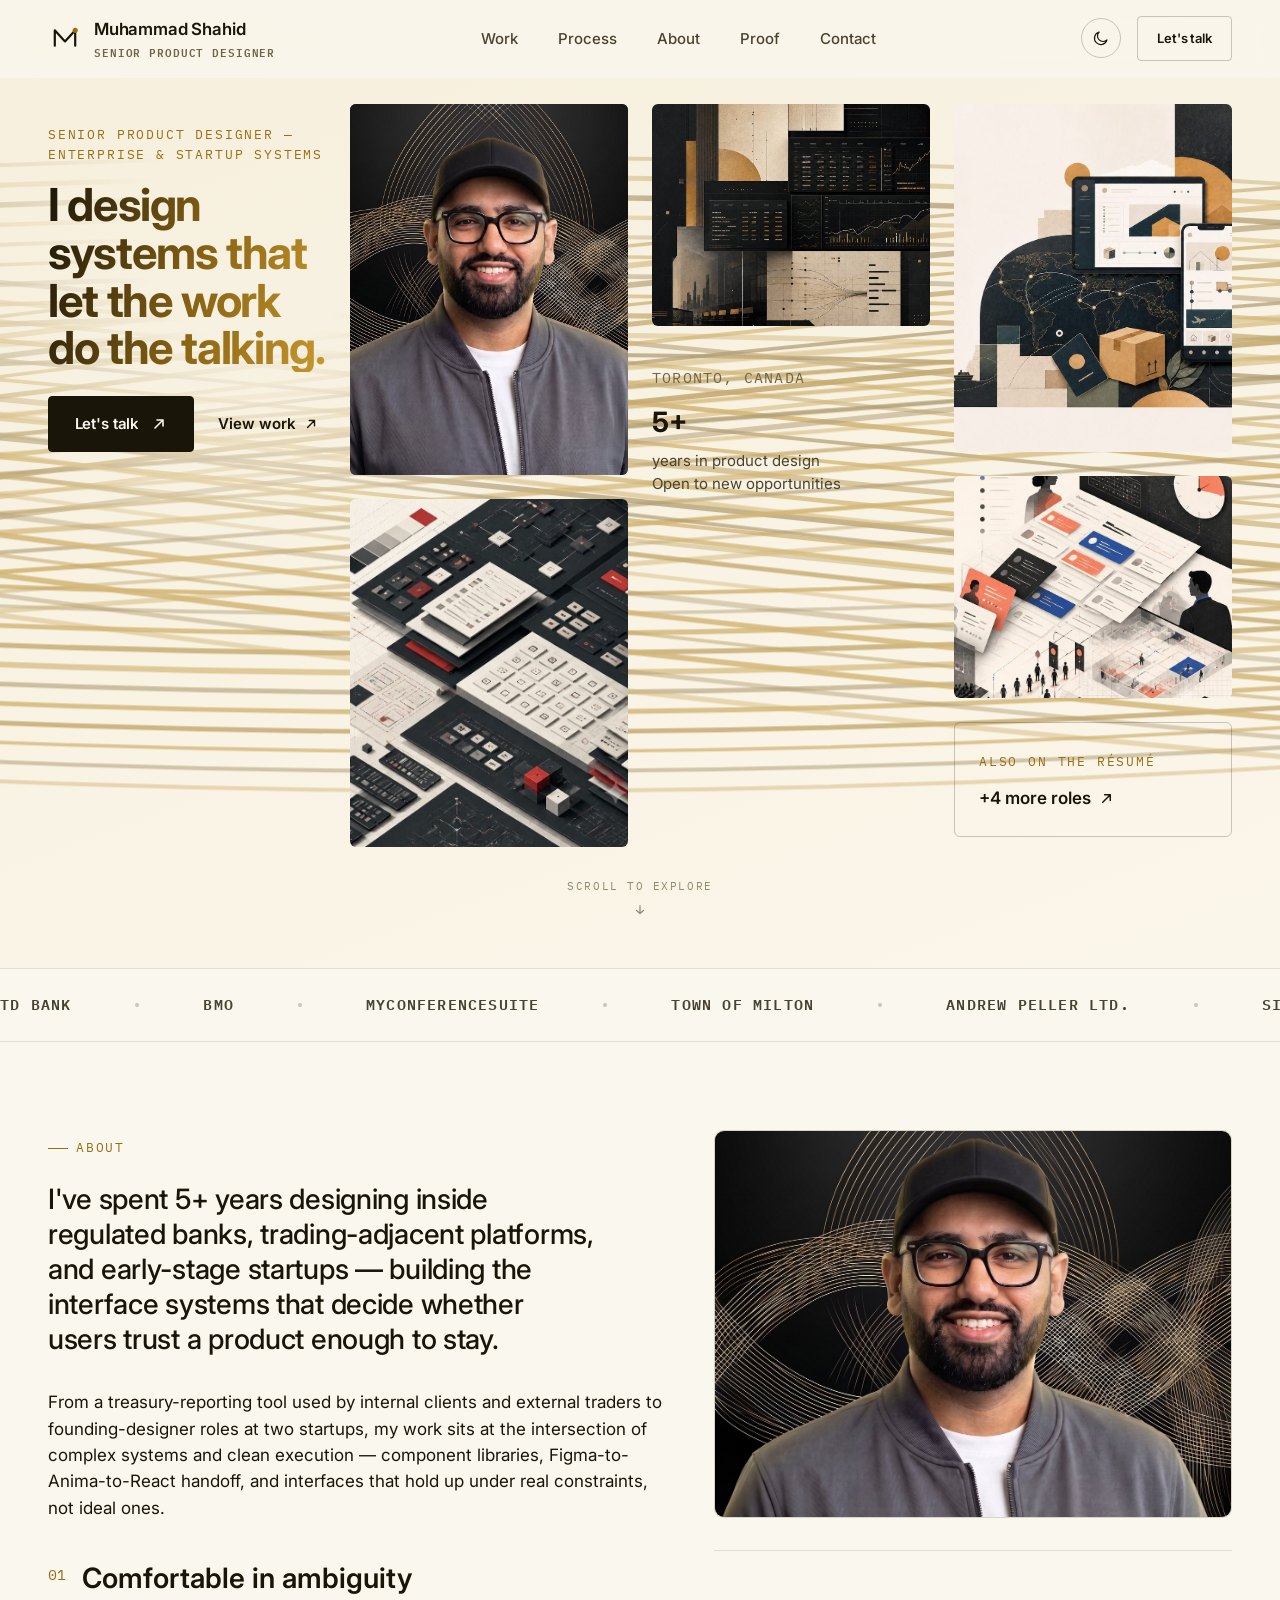
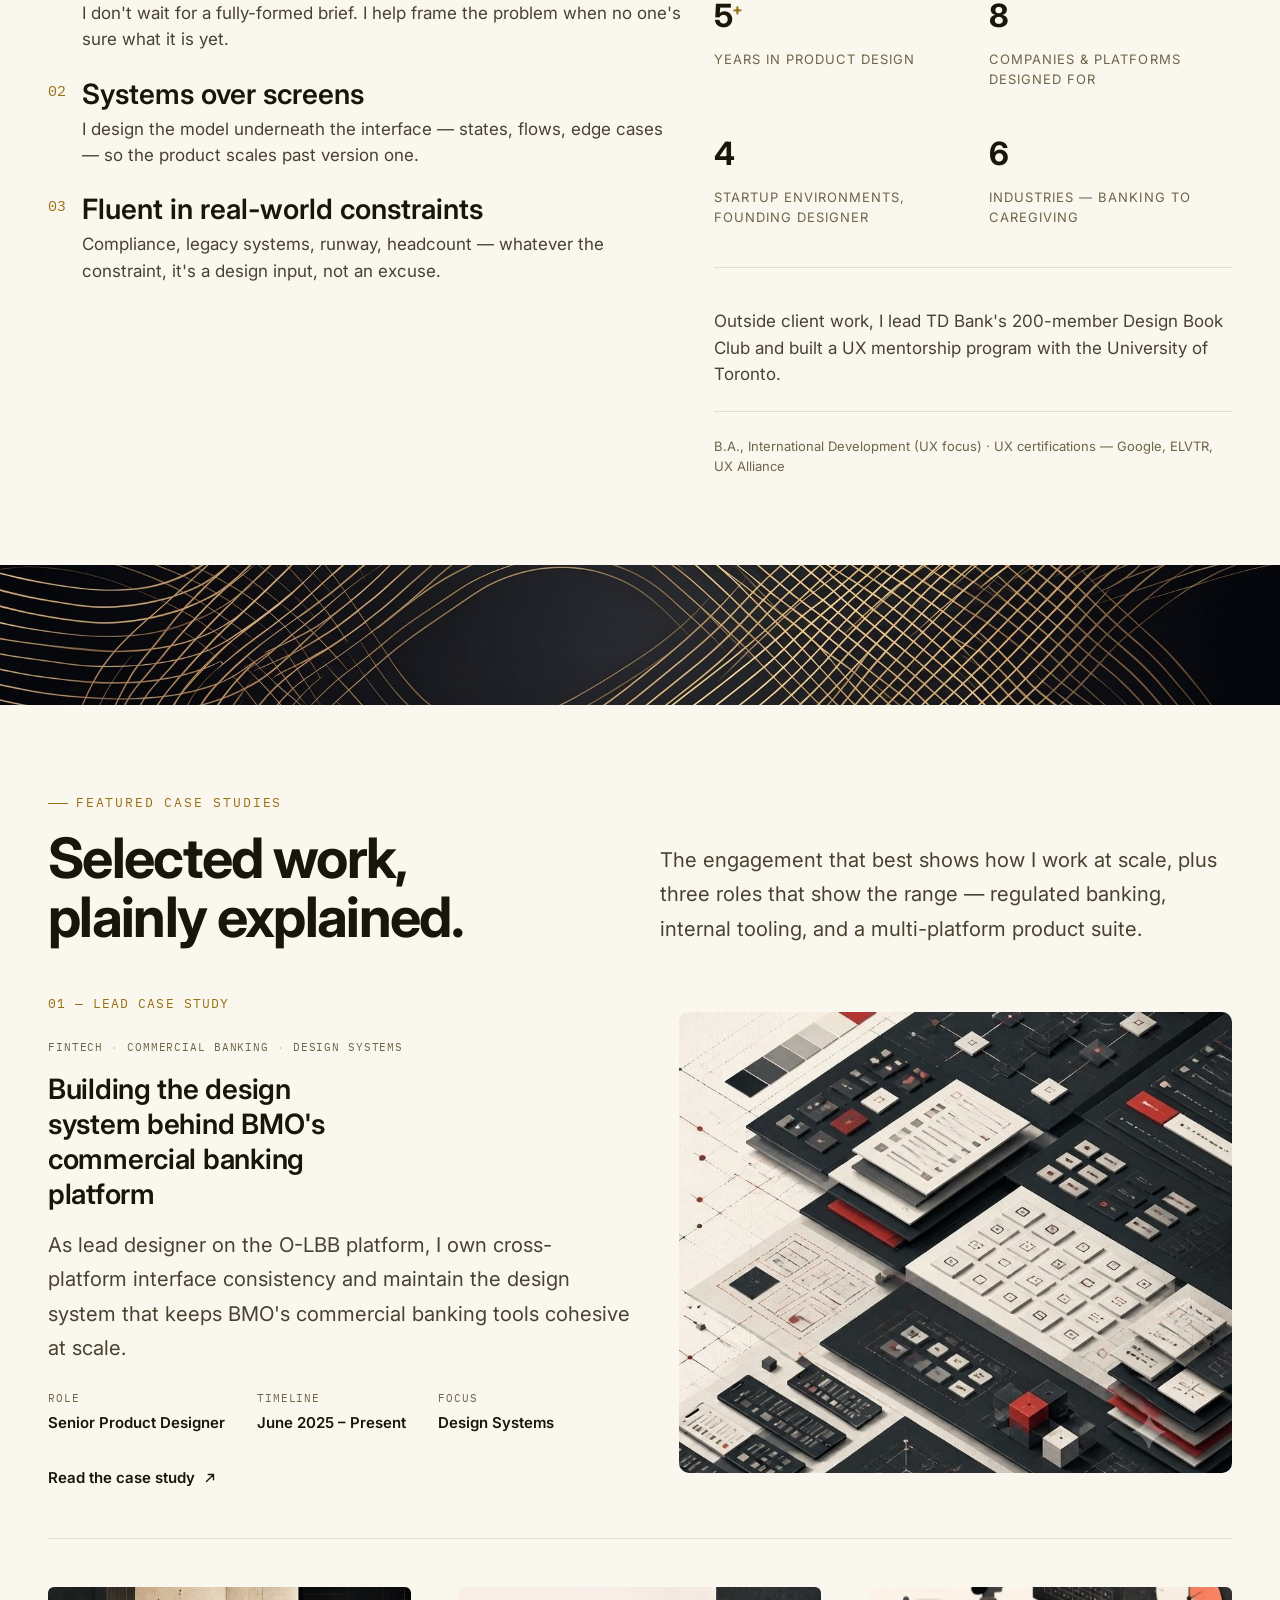
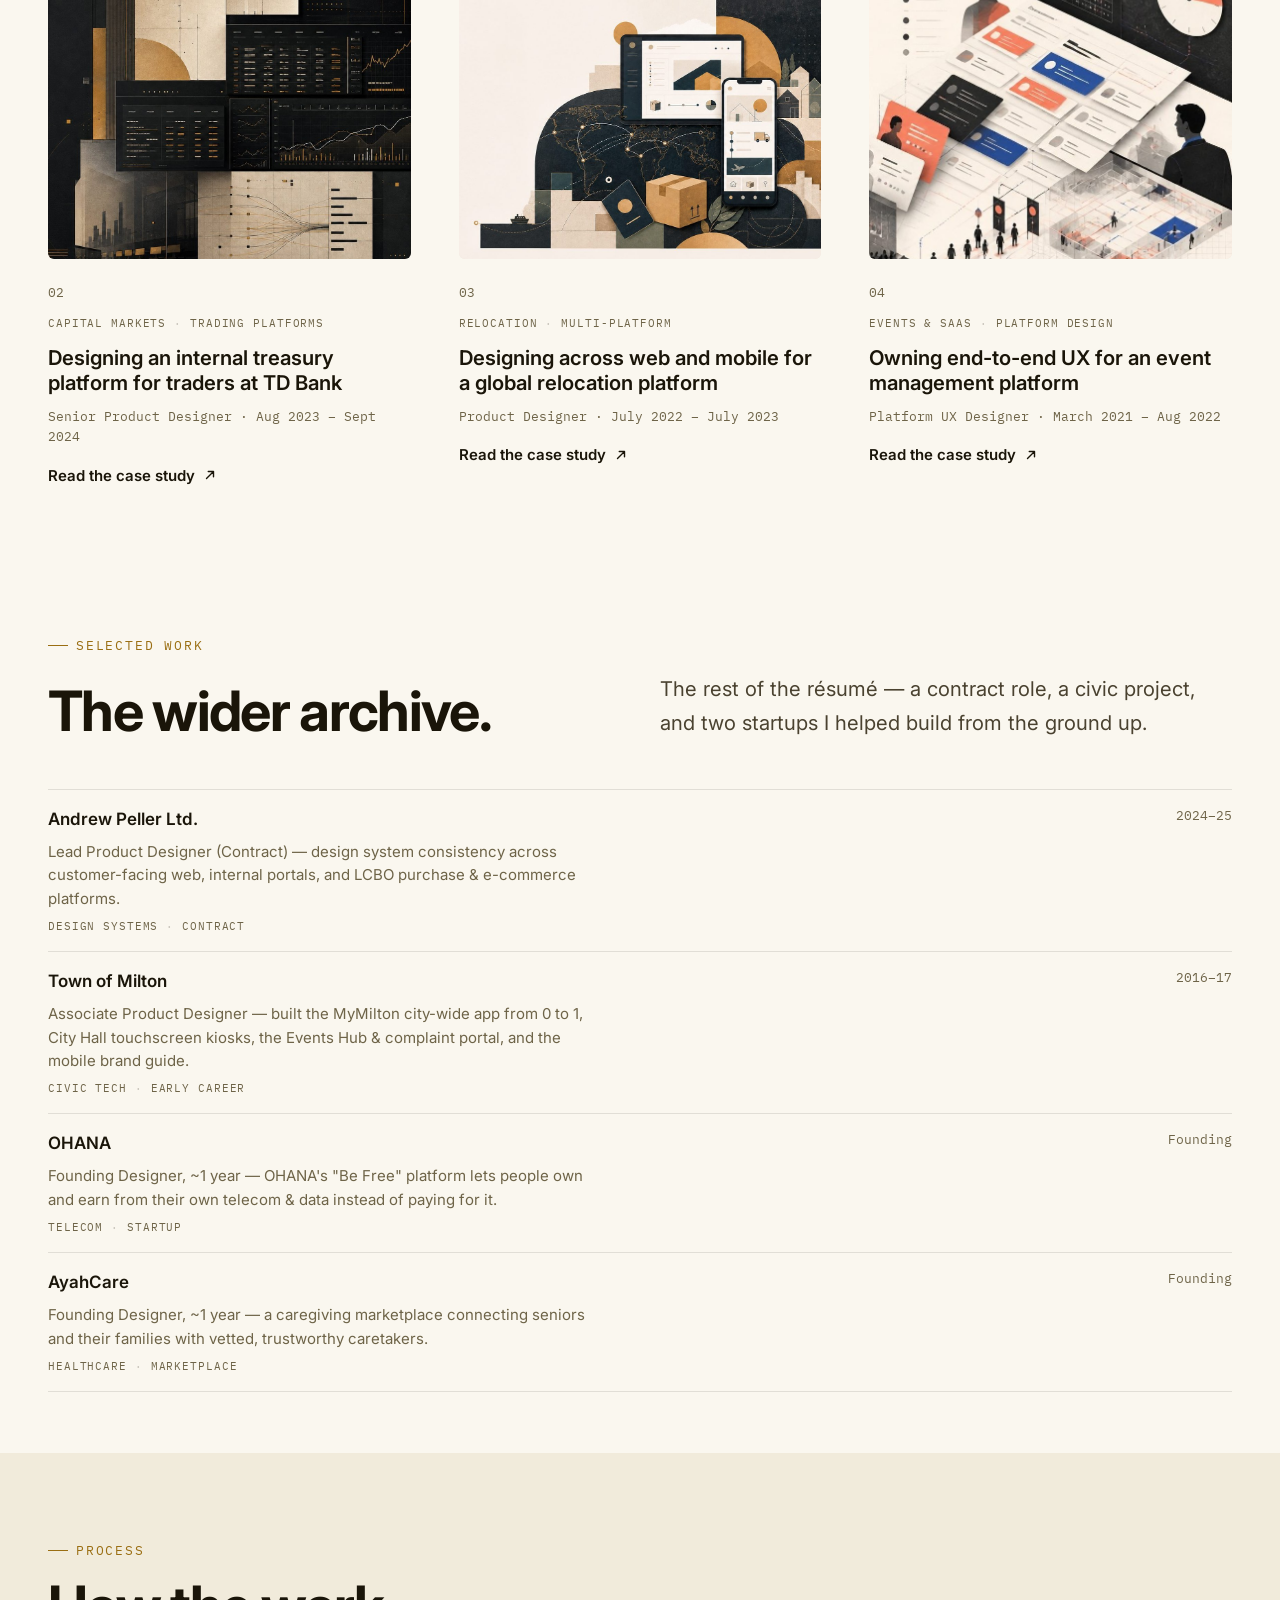
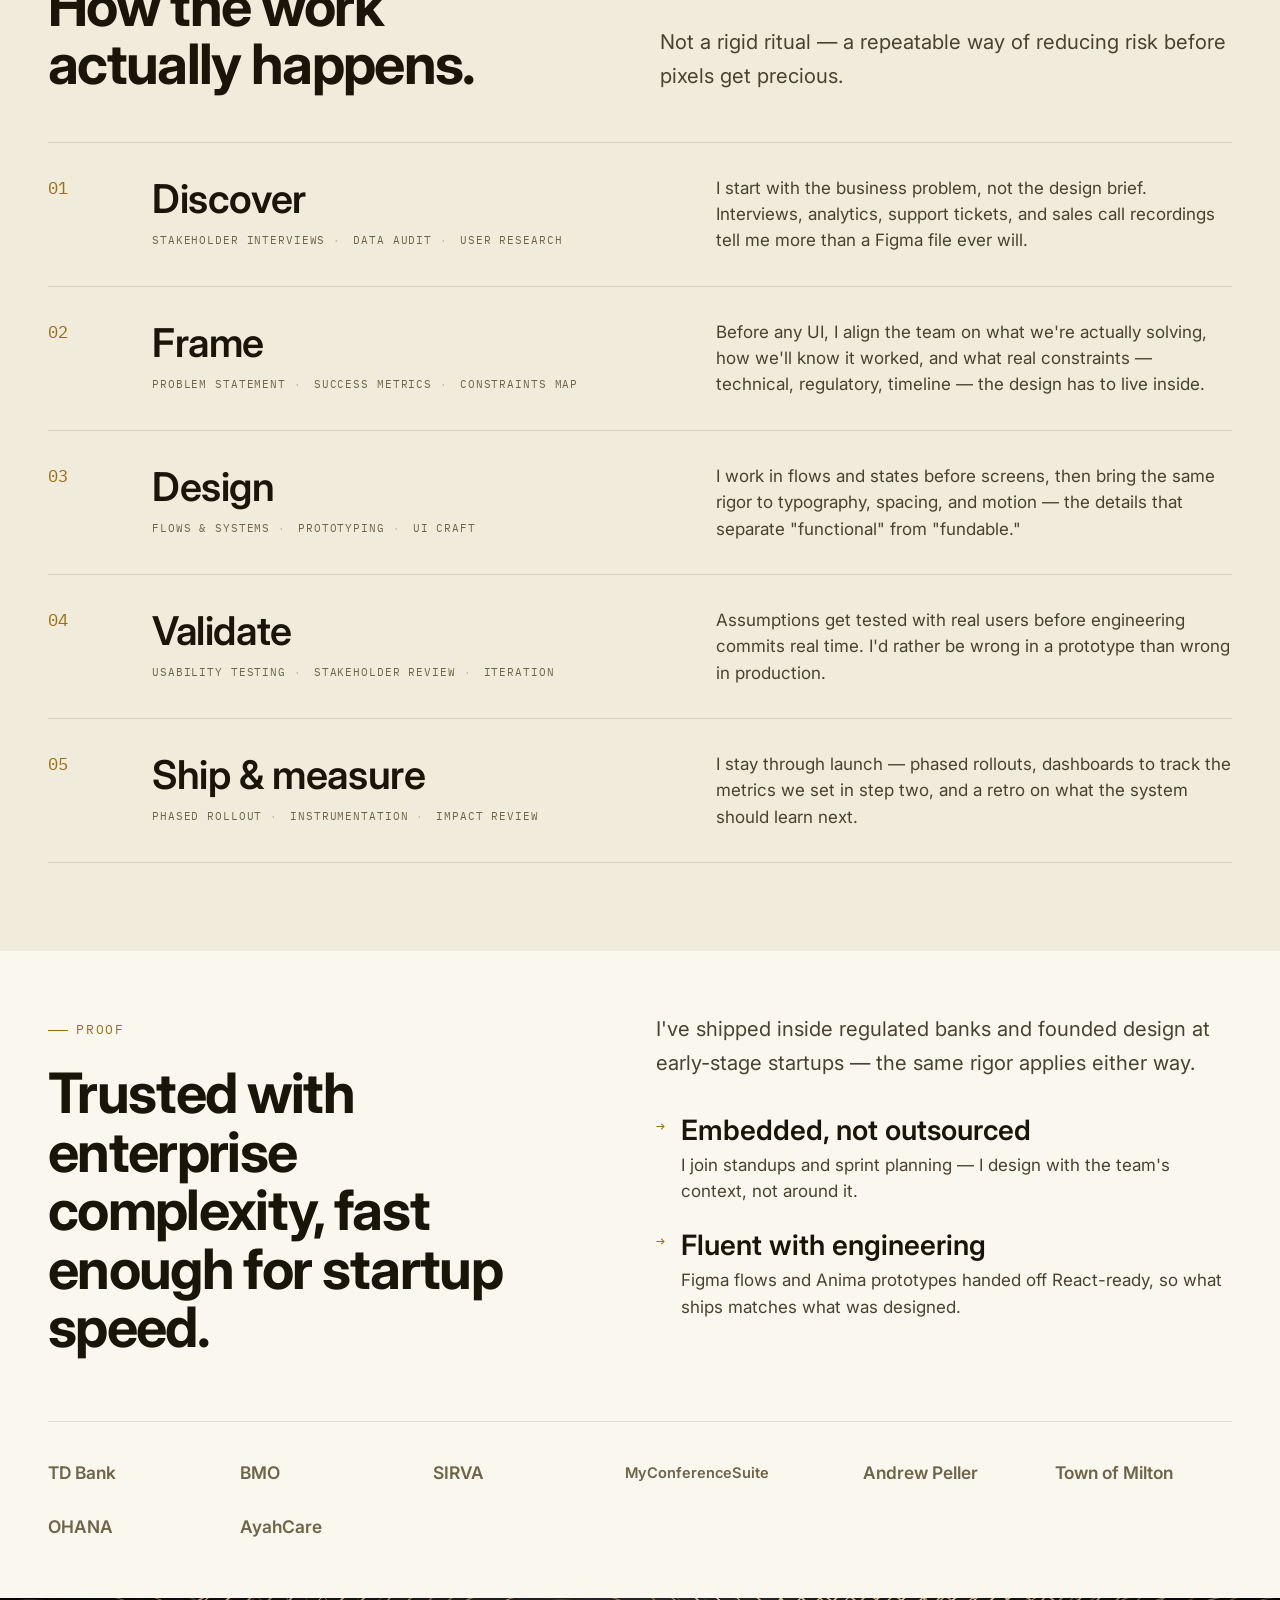
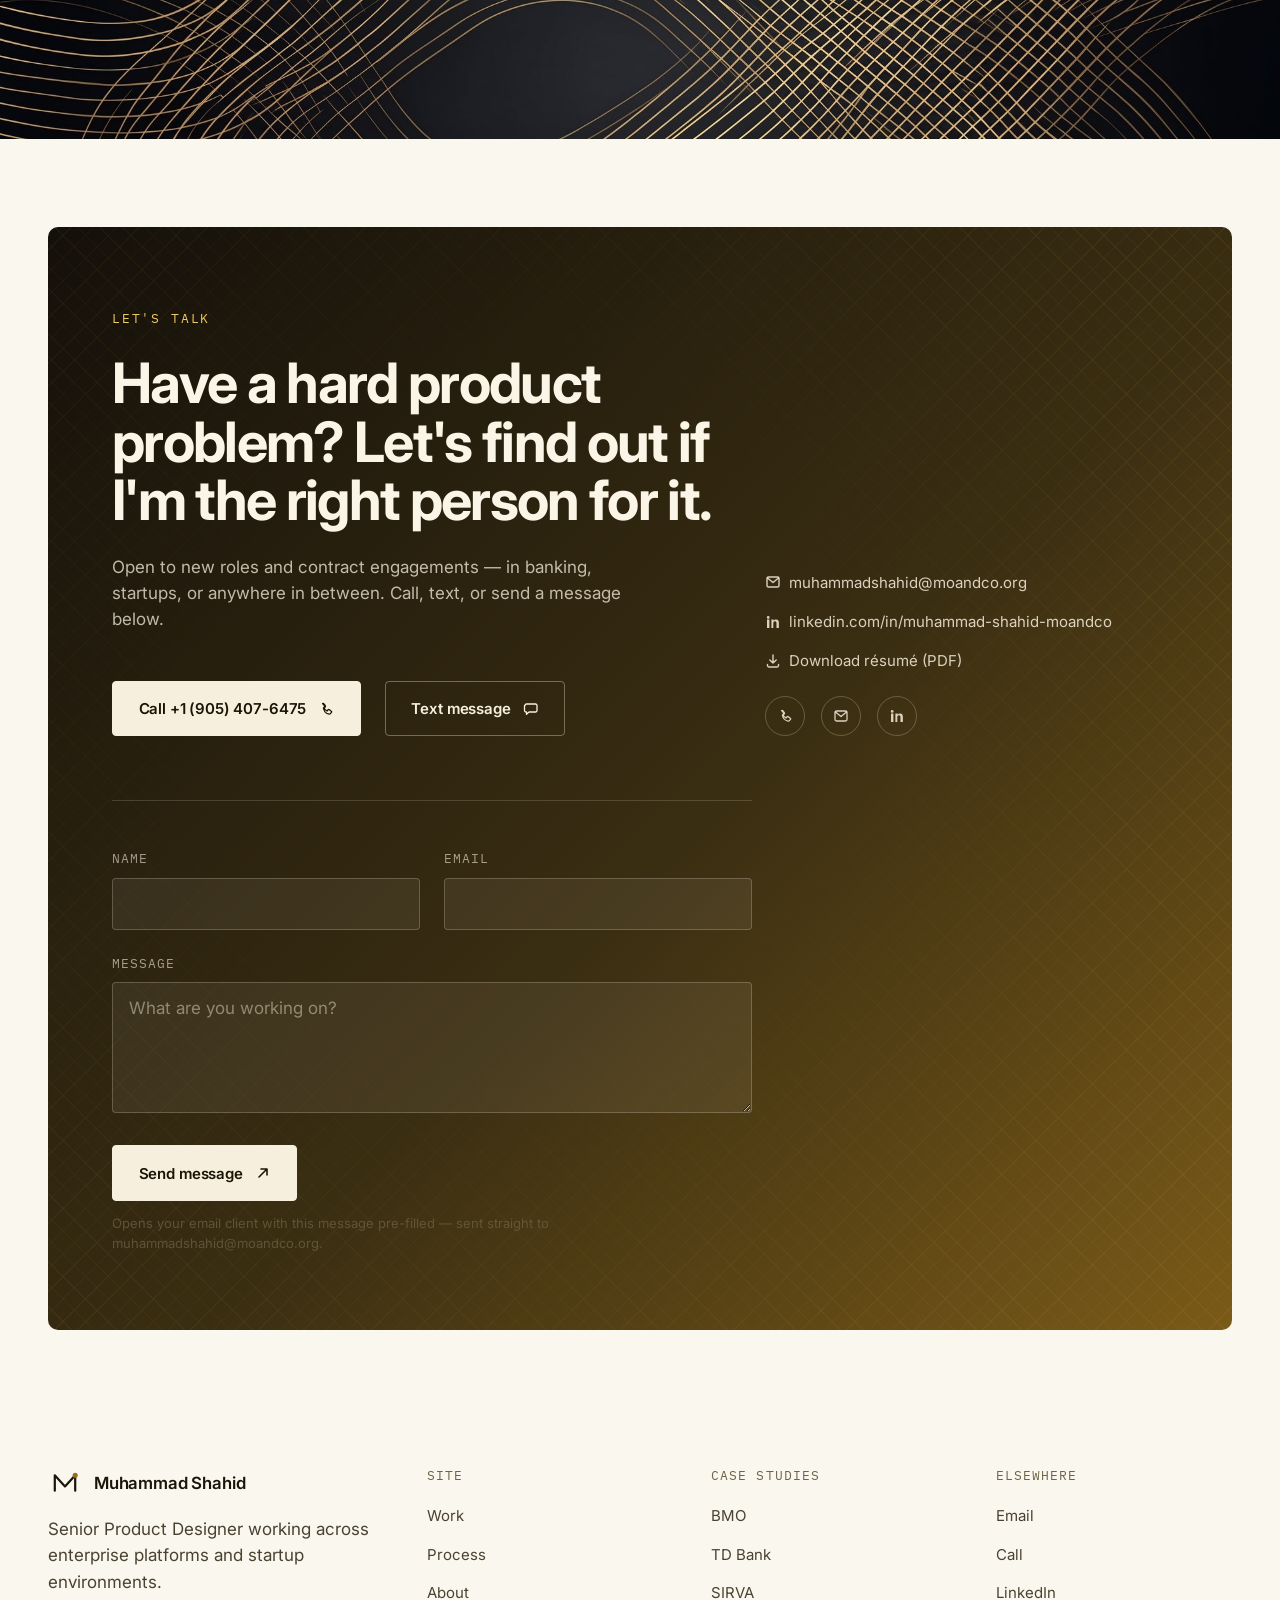
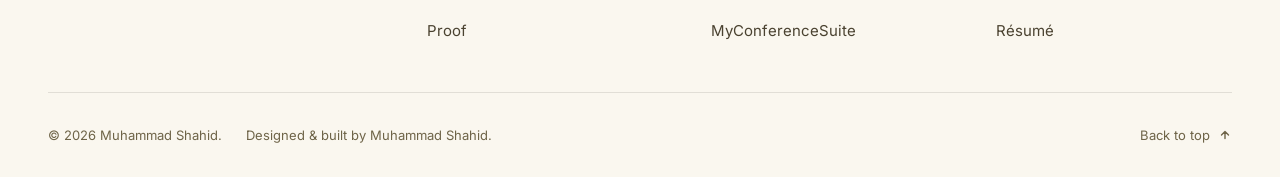
==== index.html @ d87cc142 "Replace abstract case-study mockups with real illustrated cover art Maps each uploaded illustration " ====
<!doctype html>
<html lang="en">
<head>
<meta charset="UTF-8">
<meta name="viewport" content="width=device-width, initial-scale=1, viewport-fit=cover">
<title>Muhammad Shahid — Senior Product Designer</title>
<meta name="description" content="Muhammad Shahid is a Senior Product Designer working across enterprise platforms and startup environments — design systems, complex interfaces, and end-to-end product design.">
<meta name="color-scheme" content="light dark">
<link rel="icon" href="data:image/svg+xml,%3Csvg xmlns='http://www.w3.org/2000/svg' viewBox='0 0 40 40'%3E%3Crect width='40' height='40' rx='8' fill='%230B0906'/%3E%3Cpath d='M10 28V12l10 11 10-11v16' stroke='%23F5EEDD' stroke-width='2.4' fill='none' stroke-linecap='round' stroke-linejoin='round'/%3E%3Ccircle cx='30' cy='12' r='2.6' fill='%23E8B84B'/%3E%3C/svg%3E">
<link rel="preconnect" href="https://fonts.googleapis.com">
<link rel="preconnect" href="https://fonts.gstatic.com" crossorigin>
<link href="https://fonts.googleapis.com/css2?family=Inter:wght@400;500;600;700;800&family=IBM+Plex+Mono:wght@400;500&display=swap" rel="stylesheet">
<link rel="stylesheet" href="css/styles.css">
</head>
<body>
<a class="skip-link" href="#main">Skip to content</a>

<!-- ============ NAV ============ -->
<header class="site-nav" data-nav>
  <div class="wrap nav-row">
    <a class="brand" href="#top" aria-label="Muhammad Shahid — home">
      <svg class="brand-mark" viewBox="0 0 40 40" fill="none" aria-hidden="true">
        <path d="M8 29V11l12 13 12-13v18" stroke="currentColor" stroke-width="2.6" stroke-linecap="round" stroke-linejoin="round"/>
        <circle cx="32" cy="11" r="3" fill="var(--c-accent)"/>
      </svg>
      <span>
        <span class="brand-name">Muhammad Shahid</span>
        <span class="brand-role">Senior Product Designer</span>
      </span>
    </a>

    <nav class="nav-links" aria-label="Primary">
      <a href="#work">Work</a>
      <a href="#process">Process</a>
      <a href="#about">About</a>
      <a href="#proof">Proof</a>
      <a href="#contact">Contact</a>
    </nav>

    <div class="nav-actions">
      <button class="theme-toggle" type="button" data-theme-toggle aria-pressed="false" aria-label="Toggle dark mode">
        <svg class="icon-moon" viewBox="0 0 24 24" fill="none" aria-hidden="true"><path d="M20 14.5A8.5 8.5 0 1 1 9.5 4a7 7 0 0 0 10.5 10.5Z" stroke="currentColor" stroke-width="1.6" stroke-linejoin="round"/></svg>
        <svg class="icon-sun" viewBox="0 0 24 24" fill="none" aria-hidden="true"><circle cx="12" cy="12" r="4.2" stroke="currentColor" stroke-width="1.6"/><path d="M12 2.5v2.4M12 19.1v2.4M4.6 4.6l1.7 1.7M17.7 17.7l1.7 1.7M2.5 12h2.4M19.1 12h2.4M4.6 19.4l1.7-1.7M17.7 6.3l1.7-1.7" stroke="currentColor" stroke-width="1.6" stroke-linecap="round"/></svg>
      </button>
      <a class="btn btn-ghost nav-cta" href="#contact" data-magnetic>Let's talk</a>
      <button class="nav-toggle" type="button" data-nav-toggle aria-expanded="false" aria-controls="mobile-panel" aria-label="Open menu"><span></span></button>
    </div>
  </div>
  <div class="nav-progress" data-nav-progress></div>
</header>

<div class="mobile-panel" id="mobile-panel" data-mobile-panel>
  <nav aria-label="Mobile">
    <a href="#work">Work</a>
    <a href="#process">Process</a>
    <a href="#about">About</a>
    <a href="#proof">Proof</a>
    <a href="#contact">Contact</a>
  </nav>
  <div class="mobile-foot">
    <a class="text-link" href="mailto:muhammadshahid@moandco.org">muhammadshahid@moandco.org</a>
    <a class="text-link" href="tel:+19054076475">Call +1 (905) 407-6475 →</a>
  </div>
</div>

<main id="main">

  <!-- ============ HERO ============ -->
  <section class="hero" id="top">
    <div class="hero-weave-bg" aria-hidden="true">
      <svg class="hero-weave-svg" viewBox="0 0 1920 320" preserveAspectRatio="xMidYMid slice" aria-hidden="true" fill="none" stroke-linecap="round">
        <g class="wv-a">
          <path d="M -400 236.2 C 576 -23.5, 1306 0.0, 2320 252.2" stroke="var(--wv1)" stroke-width="1.32" stroke-opacity="0.46"/>
          <path d="M -400 242.8 C 576 -16.3, 1306 5.8, 2320 258.8" stroke="var(--wv2)" stroke-width="1.69" stroke-opacity="0.55"/>
          <path d="M -400 249.2 C 576 -9.2, 1306 11.7, 2320 265.2" stroke="var(--wv3)" stroke-width="1.81" stroke-opacity="0.75"/>
          <path d="M -400 255.8 C 576 -2.0, 1306 17.5, 2320 271.8" stroke="var(--wv4)" stroke-width="1.44" stroke-opacity="0.49"/>
          <path d="M -400 262.2 C 576 5.2, 1306 23.3, 2320 278.2" stroke="var(--wv1)" stroke-width="1.27" stroke-opacity="0.46"/>
          <path d="M -400 268.8 C 576 12.4, 1306 29.1, 2320 284.8" stroke="var(--wv2)" stroke-width="1.12" stroke-opacity="0.68"/>
          <path d="M -400 275.2 C 576 19.6, 1306 34.9, 2320 291.2" stroke="var(--wv3)" stroke-width="1.62" stroke-opacity="0.54"/>
          <path d="M -400 281.8 C 576 26.8, 1306 40.7, 2320 297.8" stroke="var(--wv4)" stroke-width="1.28" stroke-opacity="0.70"/>
          <path d="M -400 288.2 C 576 34.0, 1306 46.5, 2320 304.2" stroke="var(--wv1)" stroke-width="1.75" stroke-opacity="0.72"/>
          <path d="M -400 294.8 C 576 41.2, 1306 52.3, 2320 310.8" stroke="var(--wv2)" stroke-width="1.74" stroke-opacity="0.45"/>
          <path d="M -400 301.2 C 576 48.3, 1306 58.2, 2320 317.2" stroke="var(--wv3)" stroke-width="1.37" stroke-opacity="0.76"/>
          <path d="M -400 140.2 C 576 -79.8, 1306 296.3, 2320 108.2" stroke="var(--wv3)" stroke-width="1.61" stroke-opacity="0.58"/>
          <path d="M -400 146.8 C 576 -74.0, 1306 303.5, 2320 114.8" stroke="var(--wv4)" stroke-width="1.40" stroke-opacity="0.61"/>
          <path d="M -400 153.2 C 576 -68.3, 1306 310.8, 2320 121.2" stroke="var(--wv1)" stroke-width="1.31" stroke-opacity="0.54"/>
          <path d="M -400 159.8 C 576 -62.5, 1306 318.0, 2320 127.8" stroke="var(--wv2)" stroke-width="1.62" stroke-opacity="0.87"/>
          <path d="M -400 166.2 C 576 -56.7, 1306 325.2, 2320 134.2" stroke="var(--wv3)" stroke-width="1.24" stroke-opacity="0.72"/>
          <path d="M -400 172.8 C 576 -50.9, 1306 332.4, 2320 140.8" stroke="var(--wv4)" stroke-width="1.23" stroke-opacity="0.78"/>
          <path d="M -400 179.2 C 576 -45.1, 1306 339.6, 2320 147.2" stroke="var(--wv1)" stroke-width="1.89" stroke-opacity="0.62"/>
          <path d="M -400 185.8 C 576 -39.3, 1306 346.8, 2320 153.8" stroke="var(--wv2)" stroke-width="1.55" stroke-opacity="0.74"/>
          <path d="M -400 192.2 C 576 -33.5, 1306 354.0, 2320 160.2" stroke="var(--wv3)" stroke-width="1.77" stroke-opacity="0.76"/>
          <path d="M -400 198.8 C 576 -27.7, 1306 361.2, 2320 166.8" stroke="var(--wv4)" stroke-width="1.28" stroke-opacity="0.80"/>
          <path d="M -400 205.2 C 576 -22.0, 1306 368.5, 2320 173.2" stroke="var(--wv1)" stroke-width="1.35" stroke-opacity="0.46"/>
          <path d="M -400 268.2 C 576 134.3, 1306 -29.8, 2320 76.2" stroke="var(--wv1)" stroke-width="1.15" stroke-opacity="0.64"/>
          <path d="M -400 274.8 C 576 141.9, 1306 -24.4, 2320 82.8" stroke="var(--wv2)" stroke-width="1.90" stroke-opacity="0.62"/>
          <path d="M -400 281.2 C 576 149.5, 1306 -19.0, 2320 89.2" stroke="var(--wv3)" stroke-width="1.88" stroke-opacity="0.69"/>
          <path d="M -400 287.8 C 576 157.0, 1306 -13.5, 2320 95.8" stroke="var(--wv4)" stroke-width="1.11" stroke-opacity="0.84"/>
          <path d="M -400 294.2 C 576 164.6, 1306 -8.1, 2320 102.2" stroke="var(--wv1)" stroke-width="1.65" stroke-opacity="0.77"/>
          <path d="M -400 300.8 C 576 172.2, 1306 -2.7, 2320 108.8" stroke="var(--wv2)" stroke-width="1.31" stroke-opacity="0.69"/>
          <path d="M -400 307.2 C 576 179.8, 1306 2.7, 2320 115.2" stroke="var(--wv3)" stroke-width="1.19" stroke-opacity="0.74"/>
          <path d="M -400 313.8 C 576 187.4, 1306 8.1, 2320 121.8" stroke="var(--wv4)" stroke-width="1.46" stroke-opacity="0.65"/>
          <path d="M -400 320.2 C 576 195.0, 1306 13.5, 2320 128.2" stroke="var(--wv1)" stroke-width="1.80" stroke-opacity="0.88"/>
          <path d="M -400 326.8 C 576 202.5, 1306 19.0, 2320 134.8" stroke="var(--wv2)" stroke-width="1.50" stroke-opacity="0.57"/>
          <path d="M -400 333.2 C 576 210.1, 1306 24.4, 2320 141.2" stroke="var(--wv3)" stroke-width="1.83" stroke-opacity="0.53"/>
        </g>
        <g class="wv-b">
          <path d="M -400 12.2 C 576 271.4, 1306 249.1, 2320 -3.8" stroke="var(--wv2)" stroke-width="1.37" stroke-opacity="0.88"/>
          <path d="M -400 18.8 C 576 277.3, 1306 256.2, 2320 2.8" stroke="var(--wv3)" stroke-width="1.18" stroke-opacity="0.49"/>
          <path d="M -400 25.2 C 576 283.2, 1306 263.3, 2320 9.2" stroke="var(--wv4)" stroke-width="1.58" stroke-opacity="0.83"/>
          <path d="M -400 31.8 C 576 289.2, 1306 270.3, 2320 15.8" stroke="var(--wv1)" stroke-width="1.68" stroke-opacity="0.81"/>
          <path d="M -400 38.2 C 576 295.1, 1306 277.4, 2320 22.2" stroke="var(--wv2)" stroke-width="1.88" stroke-opacity="0.69"/>
          <path d="M -400 44.8 C 576 301.0, 1306 284.5, 2320 28.8" stroke="var(--wv3)" stroke-width="1.54" stroke-opacity="0.62"/>
          <path d="M -400 51.2 C 576 307.0, 1306 291.5, 2320 35.2" stroke="var(--wv4)" stroke-width="1.59" stroke-opacity="0.82"/>
          <path d="M -400 57.8 C 576 312.9, 1306 298.6, 2320 41.8" stroke="var(--wv1)" stroke-width="1.56" stroke-opacity="0.84"/>
          <path d="M -400 64.2 C 576 318.8, 1306 305.7, 2320 48.2" stroke="var(--wv2)" stroke-width="1.14" stroke-opacity="0.77"/>
          <path d="M -400 70.8 C 576 324.8, 1306 312.7, 2320 54.8" stroke="var(--wv3)" stroke-width="1.33" stroke-opacity="0.55"/>
          <path d="M -400 77.2 C 576 330.7, 1306 319.8, 2320 61.2" stroke="var(--wv4)" stroke-width="1.29" stroke-opacity="0.49"/>
          <path d="M -400 60.2 C 576 317.8, 1306 -69.3, 2320 172.2" stroke="var(--wv4)" stroke-width="1.85" stroke-opacity="0.54"/>
          <path d="M -400 66.8 C 576 324.0, 1306 -62.5, 2320 178.8" stroke="var(--wv1)" stroke-width="1.35" stroke-opacity="0.84"/>
          <path d="M -400 73.2 C 576 330.2, 1306 -55.7, 2320 185.2" stroke="var(--wv2)" stroke-width="1.42" stroke-opacity="0.74"/>
          <path d="M -400 79.8 C 576 336.4, 1306 -48.9, 2320 191.8" stroke="var(--wv3)" stroke-width="1.47" stroke-opacity="0.86"/>
          <path d="M -400 86.2 C 576 342.7, 1306 -42.2, 2320 198.2" stroke="var(--wv4)" stroke-width="1.30" stroke-opacity="0.57"/>
          <path d="M -400 92.8 C 576 348.9, 1306 -35.4, 2320 204.8" stroke="var(--wv1)" stroke-width="1.31" stroke-opacity="0.70"/>
          <path d="M -400 99.2 C 576 355.1, 1306 -28.6, 2320 211.2" stroke="var(--wv2)" stroke-width="1.82" stroke-opacity="0.71"/>
          <path d="M -400 105.8 C 576 361.3, 1306 -21.8, 2320 217.8" stroke="var(--wv3)" stroke-width="1.28" stroke-opacity="0.63"/>
          <path d="M -400 112.2 C 576 367.6, 1306 -15.1, 2320 224.2" stroke="var(--wv4)" stroke-width="1.51" stroke-opacity="0.90"/>
          <path d="M -400 118.8 C 576 373.8, 1306 -8.3, 2320 230.8" stroke="var(--wv1)" stroke-width="1.14" stroke-opacity="0.49"/>
          <path d="M -400 125.2 C 576 380.0, 1306 -1.5, 2320 237.2" stroke="var(--wv2)" stroke-width="1.60" stroke-opacity="0.50"/>
          <path d="M -400 -19.8 C 576 85.2, 1306 291.3, 2320 188.2" stroke="var(--wv2)" stroke-width="1.61" stroke-opacity="0.58"/>
          <path d="M -400 -13.2 C 576 93.0, 1306 296.5, 2320 194.8" stroke="var(--wv3)" stroke-width="1.22" stroke-opacity="0.72"/>
          <path d="M -400 -6.8 C 576 100.7, 1306 301.8, 2320 201.2" stroke="var(--wv4)" stroke-width="1.53" stroke-opacity="0.79"/>
          <path d="M -400 -0.2 C 576 108.5, 1306 307.0, 2320 207.8" stroke="var(--wv1)" stroke-width="1.52" stroke-opacity="0.80"/>
          <path d="M -400 6.2 C 576 116.3, 1306 312.2, 2320 214.2" stroke="var(--wv2)" stroke-width="1.36" stroke-opacity="0.45"/>
          <path d="M -400 12.8 C 576 124.1, 1306 317.4, 2320 220.8" stroke="var(--wv3)" stroke-width="1.84" stroke-opacity="0.46"/>
          <path d="M -400 19.2 C 576 131.9, 1306 322.6, 2320 227.2" stroke="var(--wv4)" stroke-width="1.77" stroke-opacity="0.85"/>
          <path d="M -400 25.8 C 576 139.7, 1306 327.8, 2320 233.8" stroke="var(--wv1)" stroke-width="1.15" stroke-opacity="0.59"/>
          <path d="M -400 32.2 C 576 147.5, 1306 333.0, 2320 240.2" stroke="var(--wv2)" stroke-width="1.86" stroke-opacity="0.85"/>
          <path d="M -400 38.8 C 576 155.3, 1306 338.2, 2320 246.8" stroke="var(--wv3)" stroke-width="1.49" stroke-opacity="0.49"/>
          <path d="M -400 45.2 C 576 163.0, 1306 343.5, 2320 253.2" stroke="var(--wv4)" stroke-width="1.71" stroke-opacity="0.48"/>
        </g>
      </svg>
    </div>

    <div class="wrap hero-mosaic" data-parallax-group data-reveal-group>
      <div class="hero-tile hero-tile--intro" data-reveal data-depth="0.4">
        <p class="eyebrow no-rule">Senior Product Designer — Enterprise &amp; Startup Systems</p>
        <h1 class="hero-headline text-balance">I design systems that let the work do the talking.</h1>
        <div class="hero-tile-actions">
          <a class="btn" href="#contact" data-magnetic>
            Let's talk
            <svg viewBox="0 0 16 16" fill="none" aria-hidden="true"><path d="M4 12 12 4M6 4h6v6" stroke="currentColor" stroke-width="1.6" stroke-linecap="round" stroke-linejoin="round"/></svg>
          </a>
          <a class="text-link" href="#work">
            View work
            <svg viewBox="0 0 16 16" fill="none" aria-hidden="true"><path d="M4 12 12 4M6 4h6v6" stroke="currentColor" stroke-width="1.6" stroke-linecap="round" stroke-linejoin="round"/></svg>
          </a>
        </div>
      </div>

      <figure class="hero-tile hero-tile--portrait" data-reveal style="transition-delay:60ms;" data-depth="0.9">
        <span class="portrait-fallback" aria-hidden="true">
          <svg viewBox="0 0 40 40" fill="none"><path d="M8 29V11l12 13 12-13v18" stroke="currentColor" stroke-width="2.6" stroke-linecap="round" stroke-linejoin="round"/><circle cx="32" cy="11" r="3" fill="var(--c-accent)"/></svg>
        </span>
        <img src="assets/portrait.jpg" alt="Muhammad Shahid, Senior Product Designer" fetchpriority="high" onerror="this.style.display='none'">
      </figure>

      <a class="hero-tile hero-tile--preview hero-tile--tall" href="work/bmo.html" data-reveal style="transition-delay:100ms;" data-depth="0.6">
        <img src="assets/bmo-cover.jpg" alt="" loading="lazy">
        <span class="hero-tile-overlay"><span class="hero-tile-caption">BMO — Design systems</span></span>
      </a>

      <a class="hero-tile hero-tile--preview" href="work/td-bank.html" data-reveal style="transition-delay:140ms;" data-depth="0.55">
        <img src="assets/td-bank-cover.jpg" alt="" loading="lazy">
        <span class="hero-tile-overlay"><span class="hero-tile-caption">TD Bank — Capital markets</span></span>
      </a>

      <div class="hero-tile hero-tile--meta" data-reveal style="transition-delay:180ms;" data-depth="0.45">
        <p class="hero-meta-location">Toronto, Canada</p>
        <p><span class="hero-meta-num">5+</span> years in product design</p>
        <p class="hero-meta-faint">Open to new opportunities</p>
      </div>

      <a class="hero-tile hero-tile--preview hero-tile--tall" href="work/sirva.html" data-reveal style="transition-delay:220ms;" data-depth="0.7">
        <img src="assets/sirva-cover.jpg" alt="" loading="lazy">
        <span class="hero-tile-overlay"><span class="hero-tile-caption">SIRVA — Multi-platform</span></span>
      </a>

      <a class="hero-tile hero-tile--preview" href="work/myconferencesuite.html" data-reveal style="transition-delay:260ms;" data-depth="0.5">
        <img src="assets/myconferencesuite-cover.jpg" alt="" loading="lazy">
        <span class="hero-tile-overlay"><span class="hero-tile-caption">MyConferenceSuite — Platform UX</span></span>
      </a>

      <a class="hero-tile hero-tile--archive" href="#archive" data-reveal style="transition-delay:300ms;" data-depth="0.4">
        <span class="eyebrow no-rule">Also on the résumé</span>
        <span class="hero-tile-archive-label">+4 more roles
          <svg viewBox="0 0 16 16" fill="none" aria-hidden="true"><path d="M4 12 12 4M6 4h6v6" stroke="currentColor" stroke-width="1.6" stroke-linecap="round" stroke-linejoin="round"/></svg>
        </span>
      </a>
    </div>

    <div class="wrap">
      <a class="hero-scrollcue" href="#about">
        Scroll to explore
        <svg viewBox="0 0 16 16" fill="none" aria-hidden="true"><path d="M8 3v9M4 8.5 8 12l4-3.5" stroke="currentColor" stroke-width="1.4" stroke-linecap="round" stroke-linejoin="round"/></svg>
      </a>
    </div>
  </section>

  <div class="marquee" aria-label="Companies Muhammad has worked with">
    <div class="marquee-track">
      <div class="marquee-item"><strong>TD Bank</strong><span class="dot"></span><strong>BMO</strong><span class="dot"></span><strong>MyConferenceSuite</strong><span class="dot"></span><strong>Town of Milton</strong><span class="dot"></span><strong>Andrew Peller Ltd.</strong><span class="dot"></span><strong>SIRVA</strong><span class="dot"></span><strong>OHANA</strong><span class="dot"></span><strong>AyahCare</strong><span class="dot"></span></div>
      <div class="marquee-item" aria-hidden="true"><strong>TD Bank</strong><span class="dot"></span><strong>BMO</strong><span class="dot"></span><strong>MyConferenceSuite</strong><span class="dot"></span><strong>Town of Milton</strong><span class="dot"></span><strong>Andrew Peller Ltd.</strong><span class="dot"></span><strong>SIRVA</strong><span class="dot"></span><strong>OHANA</strong><span class="dot"></span><strong>AyahCare</strong><span class="dot"></span></div>
    </div>
  </div>

  <!-- ============ ABOUT / VALUE PROP ============ -->
  <section class="section-pad" id="about">
    <div class="wrap">
      <div class="grid about-grid">
        <div data-reveal>
          <p class="eyebrow">About</p>
          <p class="about-lede text-balance" style="margin-top:var(--space-5);">I've spent 5+ years designing inside regulated banks, trading-adjacent platforms, and early-stage startups — building the interface systems that decide whether users trust a product enough to stay.</p>
          <div class="about-body">
            <p>From a treasury-reporting tool used by internal clients and external traders to founding-designer roles at two startups, my work sits at the intersection of complex systems and clean execution — component libraries, Figma-to-Anima-to-React handoff, and interfaces that hold up under real constraints, not ideal ones.</p>
          </div>

          <ul class="about-list" data-reveal-group>
            <li data-reveal style="--i:0;">
              <span class="num">01</span>
              <div><h4>Comfortable in ambiguity</h4><p class="text-m">I don't wait for a fully-formed brief. I help frame the problem when no one's sure what it is yet.</p></div>
            </li>
            <li data-reveal style="--i:1;">
              <span class="num">02</span>
              <div><h4>Systems over screens</h4><p class="text-m">I design the model underneath the interface — states, flows, edge cases — so the product scales past version one.</p></div>
            </li>
            <li data-reveal style="--i:2;">
              <span class="num">03</span>
              <div><h4>Fluent in real-world constraints</h4><p class="text-m">Compliance, legacy systems, runway, headcount — whatever the constraint, it's a design input, not an excuse.</p></div>
            </li>
          </ul>
        </div>

        <aside data-reveal style="transition-delay:120ms;">
          <figure class="about-portrait">
            <img src="assets/portrait.jpg" alt="Muhammad Shahid in a studio portrait" loading="lazy" onerror="this.parentElement.style.display='none'">
          </figure>
          <div class="stat-card">
            <div class="stat-grid">
              <div>
                <div class="stat-num">5<sup>+</sup></div>
                <div class="stat-label">Years in product design</div>
              </div>
              <div>
                <div class="stat-num">8</div>
                <div class="stat-label">Companies &amp; platforms designed for</div>
              </div>
              <div>
                <div class="stat-num">4</div>
                <div class="stat-label">Startup environments, founding designer</div>
              </div>
              <div>
                <div class="stat-num">6</div>
                <div class="stat-label">Industries — banking to caregiving</div>
              </div>
            </div>
            <blockquote class="pull-quote" style="font-family:var(--font-body); font-size:var(--fs-body-m); font-style:normal; color:var(--c-ink-soft); line-height:var(--lh-normal);">
              Outside client work, I lead TD Bank's 200-member Design Book Club and built a UX mentorship program with the University of Toronto.
            </blockquote>
            <p class="text-xs" style="margin-top:var(--space-5); padding-top:var(--space-5); border-top:1px solid var(--c-border); color:var(--c-ink-faint);">B.A., International Development (UX focus) · UX certifications — Google, ELVTR, UX Alliance</p>
          </div>
        </aside>
      </div>
    </div>
  </section>

  <div class="weave-divider" aria-hidden="true"></div>

  <!-- ============ FEATURED CASE STUDIES ============ -->
  <section class="section-pad" id="work">
    <div class="wrap">
      <div class="section-head" data-reveal>
        <p class="eyebrow">Featured case studies</p>
        <div class="section-head-row">
          <h2 class="text-balance" style="max-width:14ch;">Selected work, plainly explained.</h2>
          <p class="text-l" style="max-width:44ch;">The engagement that best shows how I work at scale, plus three roles that show the range — regulated banking, internal tooling, and a multi-platform product suite.</p>
        </div>
      </div>

      <!-- Lead case study -->
      <a class="case-lead" href="work/bmo.html" data-reveal>
        <div class="case-lead-copy">
          <span class="case-lead-label">01 — Lead case study</span>
          <div class="case-tags">
            <span class="tag">Fintech</span><span class="tag">Commercial Banking</span><span class="tag">Design Systems</span>
          </div>
          <h3>Building the design system behind BMO's commercial banking platform</h3>
          <p class="text-l">As lead designer on the O-LBB platform, I own cross-platform interface consistency and maintain the design system that keeps BMO's commercial banking tools cohesive at scale.</p>
          <dl class="case-meta">
            <div><dt>Role</dt><dd>Senior Product Designer</dd></div>
            <div><dt>Timeline</dt><dd>June 2025 – Present</dd></div>
            <div><dt>Focus</dt><dd>Design Systems</dd></div>
          </dl>
          <span class="text-link case-cta">Read the case study
            <svg viewBox="0 0 16 16" fill="none" aria-hidden="true"><path d="M4 12 12 4M6 4h6v6" stroke="currentColor" stroke-width="1.6" stroke-linecap="round" stroke-linejoin="round"/></svg>
          </span>
        </div>
        <div class="case-lead-visual">
          <img src="assets/bmo-cover.jpg" alt="" loading="lazy">
        </div>
      </a>

      <!-- Supporting case studies -->
      <div class="case-grid" data-reveal-group>
        <a class="case-card-compact" href="work/td-bank.html" data-reveal style="--i:0;">
          <div class="case-compact-visual">
            <img src="assets/td-bank-cover.jpg" alt="" loading="lazy">
          </div>
          <span class="case-index">02</span>
          <div class="case-tags"><span class="tag">Capital Markets</span><span class="tag">Trading Platforms</span></div>
          <h4>Designing an internal treasury platform for traders at TD Bank</h4>
          <p class="case-meta-compact">Senior Product Designer · Aug 2023 – Sept 2024</p>
          <span class="text-link case-cta">Read the case study
            <svg viewBox="0 0 16 16" fill="none" aria-hidden="true"><path d="M4 12 12 4M6 4h6v6" stroke="currentColor" stroke-width="1.6" stroke-linecap="round" stroke-linejoin="round"/></svg>
          </span>
        </a>

        <a class="case-card-compact" href="work/sirva.html" data-reveal style="--i:1;">
          <div class="case-compact-visual">
            <img src="assets/sirva-cover.jpg" alt="" loading="lazy">
          </div>
          <span class="case-index">03</span>
          <div class="case-tags"><span class="tag">Relocation</span><span class="tag">Multi-Platform</span></div>
          <h4>Designing across web and mobile for a global relocation platform</h4>
          <p class="case-meta-compact">Product Designer · July 2022 – July 2023</p>
          <span class="text-link case-cta">Read the case study
            <svg viewBox="0 0 16 16" fill="none" aria-hidden="true"><path d="M4 12 12 4M6 4h6v6" stroke="currentColor" stroke-width="1.6" stroke-linecap="round" stroke-linejoin="round"/></svg>
          </span>
        </a>

        <a class="case-card-compact" href="work/myconferencesuite.html" data-reveal style="--i:2;">
          <div class="case-compact-visual">
            <img src="assets/myconferencesuite-cover.jpg" alt="" loading="lazy">
          </div>
          <span class="case-index">04</span>
          <div class="case-tags"><span class="tag">Events &amp; SaaS</span><span class="tag">Platform Design</span></div>
          <h4>Owning end-to-end UX for an event management platform</h4>
          <p class="case-meta-compact">Platform UX Designer · March 2021 – Aug 2022</p>
          <span class="text-link case-cta">Read the case study
            <svg viewBox="0 0 16 16" fill="none" aria-hidden="true"><path d="M4 12 12 4M6 4h6v6" stroke="currentColor" stroke-width="1.6" stroke-linecap="round" stroke-linejoin="round"/></svg>
          </span>
        </a>
      </div>
    </div>
  </section>

  <!-- ============ SELECTED WORK / ARCHIVE ============ -->
  <section class="section-pad-tight" id="archive">
    <div class="wrap">
      <div class="section-head" data-reveal>
        <p class="eyebrow">Selected work</p>
        <div class="section-head-row">
          <h2 style="max-width:16ch;">The wider archive.</h2>
          <p class="text-l" style="max-width:44ch;">The rest of the résumé — a contract role, a civic project, and two startups I helped build from the ground up.</p>
        </div>
      </div>

      <div class="archive-list" data-reveal-group>
        <article class="archive-row" data-reveal style="--i:0;">
          <span class="archive-row-name">Andrew Peller Ltd.</span>
          <span class="archive-row-yr">2024–25</span>
          <p class="archive-row-role">Lead Product Designer (Contract) — design system consistency across customer-facing web, internal portals, and LCBO purchase &amp; e-commerce platforms.</p>
          <div class="tags"><span class="tag">Design Systems</span><span class="tag">Contract</span></div>
        </article>

        <article class="archive-row" data-reveal style="--i:1;">
          <span class="archive-row-name">Town of Milton</span>
          <span class="archive-row-yr">2016–17</span>
          <p class="archive-row-role">Associate Product Designer — built the MyMilton city-wide app from 0 to 1, City Hall touchscreen kiosks, the Events Hub &amp; complaint portal, and the mobile brand guide.</p>
          <div class="tags"><span class="tag">Civic Tech</span><span class="tag">Early Career</span></div>
        </article>

        <article class="archive-row" data-reveal style="--i:2;">
          <span class="archive-row-name">OHANA</span>
          <span class="archive-row-yr">Founding</span>
          <p class="archive-row-role">Founding Designer, ~1 year — OHANA's "Be Free" platform lets people own and earn from their own telecom &amp; data instead of paying for it.</p>
          <div class="tags"><span class="tag">Telecom</span><span class="tag">Startup</span></div>
        </article>

        <article class="archive-row" data-reveal style="--i:3;">
          <span class="archive-row-name">AyahCare</span>
          <span class="archive-row-yr">Founding</span>
          <p class="archive-row-role">Founding Designer, ~1 year — a caregiving marketplace connecting seniors and their families with vetted, trustworthy caretakers.</p>
          <div class="tags"><span class="tag">Healthcare</span><span class="tag">Marketplace</span></div>
        </article>
      </div>
    </div>
  </section>

  <!-- ============ PROCESS ============ -->
  <section class="section-pad section-tonal" id="process">
    <div class="wrap">
      <div class="section-head" data-reveal>
        <p class="eyebrow">Process</p>
        <div class="section-head-row">
          <h2 style="max-width:14ch;">How the work actually happens.</h2>
          <p class="text-l" style="max-width:44ch;">Not a rigid ritual — a repeatable way of reducing risk before pixels get precious.</p>
        </div>
      </div>

      <div class="process-list">
        <div class="process-item" data-reveal>
          <span class="process-num">01</span>
          <div class="process-content">
            <div>
              <h3>Discover</h3>
              <div class="process-detail">
                <span class="tag">Stakeholder interviews</span><span class="tag">Data audit</span><span class="tag">User research</span>
              </div>
            </div>
            <p class="text-m">I start with the business problem, not the design brief. Interviews, analytics, support tickets, and sales call recordings tell me more than a Figma file ever will.</p>
          </div>
        </div>
        <div class="process-item" data-reveal>
          <span class="process-num">02</span>
          <div class="process-content">
            <div>
              <h3>Frame</h3>
              <div class="process-detail">
                <span class="tag">Problem statement</span><span class="tag">Success metrics</span><span class="tag">Constraints map</span>
              </div>
            </div>
            <p class="text-m">Before any UI, I align the team on what we're actually solving, how we'll know it worked, and what real constraints — technical, regulatory, timeline — the design has to live inside.</p>
          </div>
        </div>
        <div class="process-item" data-reveal>
          <span class="process-num">03</span>
          <div class="process-content">
            <div>
              <h3>Design</h3>
              <div class="process-detail">
                <span class="tag">Flows &amp; systems</span><span class="tag">Prototyping</span><span class="tag">UI craft</span>
              </div>
            </div>
            <p class="text-m">I work in flows and states before screens, then bring the same rigor to typography, spacing, and motion — the details that separate "functional" from "fundable."</p>
          </div>
        </div>
        <div class="process-item" data-reveal>
          <span class="process-num">04</span>
          <div class="process-content">
            <div>
              <h3>Validate</h3>
              <div class="process-detail">
                <span class="tag">Usability testing</span><span class="tag">Stakeholder review</span><span class="tag">Iteration</span>
              </div>
            </div>
            <p class="text-m">Assumptions get tested with real users before engineering commits real time. I'd rather be wrong in a prototype than wrong in production.</p>
          </div>
        </div>
        <div class="process-item" data-reveal>
          <span class="process-num">05</span>
          <div class="process-content">
            <div>
              <h3>Ship &amp; measure</h3>
              <div class="process-detail">
                <span class="tag">Phased rollout</span><span class="tag">Instrumentation</span><span class="tag">Impact review</span>
              </div>
            </div>
            <p class="text-m">I stay through launch — phased rollouts, dashboards to track the metrics we set in step two, and a retro on what the system should learn next.</p>
          </div>
        </div>
      </div>
    </div>
  </section>

  <!-- ============ PROOF OF CREDIBILITY ============ -->
  <section class="section-pad-tight" id="proof">
    <div class="wrap">
      <div class="grid credibility-grid">
        <div data-reveal>
          <p class="eyebrow">Proof</p>
          <h2 style="margin-top:var(--space-5); max-width:14ch;">Trusted with enterprise complexity, fast enough for startup speed.</h2>
        </div>
        <div class="credibility-copy" data-reveal style="transition-delay:100ms;">
          <p class="text-l">I've shipped inside regulated banks and founded design at early-stage startups — the same rigor applies either way.</p>
          <ul class="about-list">
            <li>
              <span class="num">→</span>
              <div><h4>Embedded, not outsourced</h4><p class="text-m">I join standups and sprint planning — I design with the team's context, not around it.</p></div>
            </li>
            <li>
              <span class="num">→</span>
              <div><h4>Fluent with engineering</h4><p class="text-m">Figma flows and Anima prototypes handed off React-ready, so what ships matches what was designed.</p></div>
            </li>
          </ul>
        </div>
      </div>

      <div class="grid logo-grid" style="margin-top:var(--space-9);" aria-label="Companies Muhammad has worked with">
        <div class="logo-cell"><svg viewBox="0 0 140 24" aria-hidden="true"><text x="0" y="18" font-family="Inter, sans-serif" font-weight="600" font-size="19" fill="currentColor">TD Bank</text></svg></div>
        <div class="logo-cell"><svg viewBox="0 0 140 24" aria-hidden="true"><text x="0" y="18" font-family="Inter, sans-serif" font-weight="600" font-size="19" fill="currentColor">BMO</text></svg></div>
        <div class="logo-cell"><svg viewBox="0 0 140 24" aria-hidden="true"><text x="0" y="18" font-family="Inter, sans-serif" font-weight="600" font-size="19" fill="currentColor">SIRVA</text></svg></div>
        <div class="logo-cell"><svg viewBox="0 0 190 24" aria-hidden="true"><text x="0" y="18" font-family="Inter, sans-serif" font-weight="600" font-size="16" fill="currentColor">MyConferenceSuite</text></svg></div>
        <div class="logo-cell"><svg viewBox="0 0 140 24" aria-hidden="true"><text x="0" y="18" font-family="Inter, sans-serif" font-weight="600" font-size="19" fill="currentColor">Andrew Peller</text></svg></div>
        <div class="logo-cell"><svg viewBox="0 0 140 24" aria-hidden="true"><text x="0" y="18" font-family="Inter, sans-serif" font-weight="600" font-size="19" fill="currentColor">Town of Milton</text></svg></div>
        <div class="logo-cell"><svg viewBox="0 0 140 24" aria-hidden="true"><text x="0" y="18" font-family="Inter, sans-serif" font-weight="600" font-size="19" fill="currentColor">OHANA</text></svg></div>
        <div class="logo-cell"><svg viewBox="0 0 140 24" aria-hidden="true"><text x="0" y="18" font-family="Inter, sans-serif" font-weight="600" font-size="19" fill="currentColor">AyahCare</text></svg></div>
      </div>
    </div>
  </section>

  <div class="weave-divider" aria-hidden="true"></div>

  <!-- ============ CONTACT / GET IN TOUCH ============ -->
  <section class="section-pad" id="contact">
    <div class="contact-section" data-reveal>
      <div class="contact-grid">
        <div>
          <p class="eyebrow no-rule">Let's talk</p>
          <h2 class="contact-headline text-balance" style="margin-top:var(--space-5);">Have a hard product problem? Let's find out if I'm the right person for it.</h2>
          <p class="contact-sub">Open to new roles and contract engagements — in banking, startups, or anywhere in between. Call, text, or send a message below.</p>
          <div class="contact-actions" style="margin-top:var(--space-8);">
            <a class="btn" href="tel:+19054076475" data-magnetic>
              Call +1 (905) 407-6475
              <svg viewBox="0 0 16 16" fill="none" aria-hidden="true"><path d="M4.6 2.6c.4-.3.9-.3 1.2.1l1.5 1.9c.3.4.3 1-.1 1.3L6 7c.6 1.4 1.6 2.4 3 3l1.1-1.2c.3-.4.9-.4 1.3-.1l1.9 1.5c.4.3.4.8.1 1.2l-1 1.2c-.3.4-.8.6-1.3.5-2.6-.5-5.1-2.9-5.6-5.6-.1-.5.1-1 .5-1.3l1.1-.9Z" stroke="currentColor" stroke-width="1.3" stroke-linejoin="round"/></svg>
            </a>
            <a class="btn btn-ghost" href="sms:+19054076475" data-magnetic>
              Text message
              <svg viewBox="0 0 16 16" fill="none" aria-hidden="true"><path d="M2 4.5A1.5 1.5 0 0 1 3.5 3h9A1.5 1.5 0 0 1 14 4.5v5A1.5 1.5 0 0 1 12.5 11H6l-2.5 2.2V11h-.5A1.5 1.5 0 0 1 1.5 9.5v-5Z" stroke="currentColor" stroke-width="1.3" stroke-linejoin="round"/></svg>
            </a>
          </div>
        </div>
        <div class="contact-details">
          <a href="mailto:muhammadshahid@moandco.org" aria-label="Email muhammadshahid@moandco.org">
            <svg width="16" height="16" viewBox="0 0 16 16" fill="none" aria-hidden="true"><rect x="2" y="3" width="12" height="10" rx="1.5" stroke="currentColor" stroke-width="1.4"/><path d="m2.5 4 5.5 4.5L13.5 4" stroke="currentColor" stroke-width="1.4" stroke-linecap="round" stroke-linejoin="round"/></svg>
            muhammadshahid@moandco.org
          </a>
          <a href="https://www.linkedin.com/in/muhammad-shahid-moandco" target="_blank" rel="noopener" aria-label="LinkedIn">
            <svg width="16" height="16" viewBox="0 0 16 16" fill="none" aria-hidden="true"><path d="M2 5.5h2.4V14H2V5.5Zm1.2-3.5a1.4 1.4 0 1 1 0 2.8 1.4 1.4 0 0 1 0-2.8ZM6.4 5.5h2.3v1.16h.03c.32-.6 1.1-1.24 2.27-1.24 2.43 0 2.88 1.6 2.88 3.68V14h-2.4V9.6c0-1.05-.02-2.4-1.46-2.4-1.47 0-1.7 1.14-1.7 2.32V14H6.4V5.5Z" fill="currentColor"/></svg>
            linkedin.com/in/muhammad-shahid-moandco
          </a>
          <a href="assets/muhammad-shahid-resume.pdf" download aria-label="Download résumé (PDF)">
            <svg width="16" height="16" viewBox="0 0 16 16" fill="none" aria-hidden="true"><path d="M8 2v8m0 0L4.8 7M8 10l3.2-3" stroke="currentColor" stroke-width="1.4" stroke-linecap="round" stroke-linejoin="round"/><path d="M2.5 11.5v1a1.5 1.5 0 0 0 1.5 1.5h8a1.5 1.5 0 0 0 1.5-1.5v-1" stroke="currentColor" stroke-width="1.4" stroke-linecap="round"/></svg>
            Download résumé (PDF)
          </a>
          <div class="contact-social">
            <a href="tel:+19054076475" aria-label="Call"><svg viewBox="0 0 16 16" fill="none" aria-hidden="true"><path d="M4.6 2.6c.4-.3.9-.3 1.2.1l1.5 1.9c.3.4.3 1-.1 1.3L6 7c.6 1.4 1.6 2.4 3 3l1.1-1.2c.3-.4.9-.4 1.3-.1l1.9 1.5c.4.3.4.8.1 1.2l-1 1.2c-.3.4-.8.6-1.3.5-2.6-.5-5.1-2.9-5.6-5.6-.1-.5.1-1 .5-1.3l1.1-.9Z" stroke="currentColor" stroke-width="1.3" stroke-linejoin="round"/></svg></a>
            <a href="mailto:muhammadshahid@moandco.org" aria-label="Email"><svg viewBox="0 0 16 16" fill="none" aria-hidden="true"><rect x="2" y="3" width="12" height="10" rx="1.5" stroke="currentColor" stroke-width="1.3"/><path d="m2.5 4 5.5 4.5L13.5 4" stroke="currentColor" stroke-width="1.3" stroke-linecap="round" stroke-linejoin="round"/></svg></a>
            <a href="https://www.linkedin.com/in/muhammad-shahid-moandco" target="_blank" rel="noopener" aria-label="LinkedIn"><svg viewBox="0 0 16 16" fill="none" aria-hidden="true"><path d="M2 5.5h2.4V14H2V5.5Zm1.2-3.5a1.4 1.4 0 1 1 0 2.8 1.4 1.4 0 0 1 0-2.8ZM6.4 5.5h2.3v1.16h.03c.32-.6 1.1-1.24 2.27-1.24 2.43 0 2.88 1.6 2.88 3.68V14h-2.4V9.6c0-1.05-.02-2.4-1.46-2.4-1.47 0-1.7 1.14-1.7 2.32V14H6.4V5.5Z" fill="currentColor"/></svg></a>
          </div>
        </div>
      </div>

      <form class="contact-form" data-contact-form>
        <div class="contact-form-row">
          <div class="contact-field">
            <label for="cf-name">Name</label>
            <input type="text" id="cf-name" name="name" required autocomplete="name">
          </div>
          <div class="contact-field">
            <label for="cf-email">Email</label>
            <input type="email" id="cf-email" name="email" required autocomplete="email">
          </div>
        </div>
        <div class="contact-field">
          <label for="cf-message">Message</label>
          <textarea id="cf-message" name="message" rows="4" required placeholder="What are you working on?"></textarea>
        </div>
        <button class="btn" type="submit" data-magnetic>
          Send message
          <svg viewBox="0 0 16 16" fill="none" aria-hidden="true"><path d="M4 12 12 4M6 4h6v6" stroke="currentColor" stroke-width="1.6" stroke-linecap="round" stroke-linejoin="round"/></svg>
        </button>
        <p class="text-xs" style="margin-top:var(--space-3); opacity:0.7;">Opens your email client with this message pre-filled — sent straight to muhammadshahid@moandco.org.</p>
      </form>
    </div>
  </section>

</main>

<!-- ============ FOOTER ============ -->
<footer class="site-footer">
  <div class="wrap">
    <div class="footer-top">
      <div class="footer-brand">
        <a class="brand" href="#top" aria-label="Muhammad Shahid — home">
          <svg class="brand-mark" viewBox="0 0 40 40" fill="none" aria-hidden="true">
            <path d="M8 29V11l12 13 12-13v18" stroke="currentColor" stroke-width="2.6" stroke-linecap="round" stroke-linejoin="round"/>
            <circle cx="32" cy="11" r="3" fill="var(--c-accent)"/>
          </svg>
          <span class="brand-name">Muhammad Shahid</span>
        </a>
        <p class="text-m">Senior Product Designer working across enterprise platforms and startup environments.</p>
      </div>
      <div class="footer-col">
        <h5>Site</h5>
        <ul>
          <li><a href="#work">Work</a></li>
          <li><a href="#process">Process</a></li>
          <li><a href="#about">About</a></li>
          <li><a href="#proof">Proof</a></li>
        </ul>
      </div>
      <div class="footer-col">
        <h5>Case studies</h5>
        <ul>
          <li><a href="work/bmo.html">BMO</a></li>
          <li><a href="work/td-bank.html">TD Bank</a></li>
          <li><a href="work/sirva.html">SIRVA</a></li>
          <li><a href="work/myconferencesuite.html">MyConferenceSuite</a></li>
        </ul>
      </div>
      <div class="footer-col">
        <h5>Elsewhere</h5>
        <ul>
          <li><a href="mailto:muhammadshahid@moandco.org">Email</a></li>
          <li><a href="tel:+19054076475">Call</a></li>
          <li><a href="https://www.linkedin.com/in/muhammad-shahid-moandco" target="_blank" rel="noopener">LinkedIn</a></li>
          <li><a href="assets/muhammad-shahid-resume.pdf" download>Résumé</a></li>
        </ul>
      </div>
    </div>
    <div class="footer-bottom">
      <p class="text-xs"><span>© <span data-year>2026</span> Muhammad Shahid.</span><span>Designed &amp; built by Muhammad Shahid.</span></p>
      <a class="back-to-top" href="#top">Back to top
        <svg viewBox="0 0 16 16" fill="none" aria-hidden="true"><path d="M8 12V4M4 8l4-4 4 4" stroke="currentColor" stroke-width="1.6" stroke-linecap="round" stroke-linejoin="round"/></svg>
      </a>
    </div>
  </div>
</footer>

<script src="js/main.js"></script>
</body>
</html>
---- css/styles.css ----
/* ==========================================================================
   MAREN VOSS — PORTFOLIO DESIGN SYSTEM
   Editorial-premium visual language for enterprise and startup product design work.
   ========================================================================== */

/* ---------- 2. Tokens ---------- */
:root {
  /* Typography */
  --font-display: 'Inter', -apple-system, BlinkMacSystemFont, 'Segoe UI', Helvetica, Arial, sans-serif;
  --font-body: 'Inter', -apple-system, BlinkMacSystemFont, 'Segoe UI', Helvetica, Arial, sans-serif;
  --font-mono: 'IBM Plex Mono', 'SFMono-Regular', Consolas, monospace;

  --fs-display-xl: clamp(2.75rem, 3.4vw + 1.6rem, 6.25rem);
  --fs-display-l: clamp(2.25rem, 2.6vw + 1.4rem, 4.25rem);
  --fs-display-m: clamp(1.75rem, 1.6vw + 1.2rem, 2.75rem);
  --fs-display-s: clamp(1.375rem, 0.9vw + 1.05rem, 1.75rem);
  --fs-body-l: clamp(1.125rem, 0.3vw + 1.03rem, 1.3125rem);
  --fs-body-m: 1.0625rem;
  --fs-body-s: 0.9375rem;
  --fs-body-xs: 0.8125rem;
  --fs-eyebrow: 0.8125rem;

  --lh-tight: 1.05;
  --lh-snug: 1.25;
  --lh-normal: 1.55;
  --lh-relaxed: 1.7;

  --tracking-tight: -0.03em;
  --tracking-snug: -0.01em;
  --tracking-wide: 0.08em;
  --tracking-wider: 0.14em;

  /* Spacing (8px rhythm, fluid at section scale) */
  --space-1: 0.25rem;
  --space-2: 0.5rem;
  --space-3: 0.75rem;
  --space-4: 1rem;
  --space-5: 1.5rem;
  --space-6: 2rem;
  --space-7: 2.5rem;
  --space-8: 3rem;
  --space-9: 4rem;
  --space-10: 5rem;
  --space-section: clamp(3.5rem, 5vw + 1.5rem, 6.5rem);
  --space-section-tight: clamp(2.5rem, 3.5vw + 1rem, 4.5rem);

  --container-max: 1280px;
  --container-text: 720px;
  --gutter: clamp(1.25rem, 4vw, 3rem);

  /* Radius — restrained, mostly sharp */
  --radius-xs: 2px;
  --radius-s: 4px;
  --radius-m: 6px;
  --radius-l: 10px;
  --radius-pill: 999px;

  /* Motion */
  --ease-premium: cubic-bezier(0.22, 1, 0.36, 1);
  --ease-out: cubic-bezier(0.16, 1, 0.3, 1);
  --ease-in-out: cubic-bezier(0.65, 0, 0.35, 1);
  --dur-fast: 160ms;
  --dur-base: 280ms;
  --dur-slow: 480ms;
  --dur-slower: 720ms;

  /* Hero weave — motion (theme-independent; colors are per-theme below) */
  --weave-flow-speed: 17s;       /* one full converge/diverge drift cycle */

  /* Elevation — border-led, whisper shadows */
  --shadow-s: 0 1px 2px rgba(20, 15, 3, 0.07);
  --shadow-m: 0 6px 24px -8px rgba(20, 15, 3, 0.16);
  --shadow-l: 0 20px 60px -16px rgba(20, 15, 3, 0.26);

  color-scheme: light;

  /* Light palette — warm neutral ground, deep charcoal ink, gold accent */
  --c-bg: #FAF7EF;
  --c-bg-raised: #FFFFFF;
  --c-bg-sunken: #F1EBDB;
  --c-ink: #1A1509;
  --c-ink-soft: #4A4230;
  --c-ink-faint: #6E6448;
  --c-border: rgba(26, 21, 9, 0.11);
  --c-border-strong: rgba(26, 21, 9, 0.22);
  --c-accent: #9A6E12;
  --c-accent-ink: #FFFBF0;
  --c-accent-soft: #F2E4C0;
  --c-focus: #6E4E0A;
  --c-overlay: rgba(26, 21, 9, 0.5);
  --c-nav-bg: rgba(250, 247, 239, 0.78);

  /* Gradient system */
  --g-accent: linear-gradient(120deg, #B4841E, #F0CB5E);
  --g-text: linear-gradient(105deg, #1A1509 0%, #8A6414 55%, #C9992E 100%);
  --g-contact: linear-gradient(135deg, #14100A 0%, #3A2E12 55%, #7A5A18 100%);
  --hero-bg: linear-gradient(160deg, #F6EFDD 0%, #FBF6EA 100%);
  --weave-opacity: 0.55;
  --weave-gold-1: #9A6E12;
  --weave-gold-2: #B4841E;
  --weave-gold-3: #7A5A18;
}

:root[data-theme='dark'] {
  color-scheme: dark;
  --c-bg: #0B0906;
  --c-bg-raised: #15110A;
  --c-bg-sunken: #060402;
  --c-ink: #F5EEDD;
  --c-ink-soft: #C9BFA6;
  --c-ink-faint: #8C8062;
  --c-border: rgba(245, 238, 221, 0.12);
  --c-border-strong: rgba(245, 238, 221, 0.26);
  --c-accent: #E8B84B;
  --c-accent-ink: #1A1408;
  --c-accent-soft: #2A2010;
  --c-focus: #F0CB5E;
  --c-overlay: rgba(6, 4, 2, 0.65);
  --c-nav-bg: rgba(11, 9, 6, 0.72);
  --g-accent: linear-gradient(120deg, #C9922A, #F5D77A);
  --g-text: linear-gradient(105deg, #F5EAC8 0%, #F0CB5E 50%, #D9A63A 100%);
  --g-contact: linear-gradient(135deg, #12100A 0%, #3A2E12 55%, #6E5216 100%);
  --hero-bg: radial-gradient(1100px 700px at 62% 38%, #241C0E 0%, #120E07 55%, #080604 100%);
  --weave-opacity: 0.7;
  --weave-gold-1: #F0CB5E;
  --weave-gold-2: #E8D9A8;
  --weave-gold-3: #C9922A;
}

@media (prefers-color-scheme: dark) {
  :root:not([data-theme='light']) {
    color-scheme: dark;
    --c-bg: #0B0906;
    --c-bg-raised: #15110A;
    --c-bg-sunken: #060402;
    --c-ink: #F5EEDD;
    --c-ink-soft: #C9BFA6;
    --c-ink-faint: #8C8062;
    --c-border: rgba(245, 238, 221, 0.12);
    --c-border-strong: rgba(245, 238, 221, 0.26);
    --c-accent: #E8B84B;
    --c-accent-ink: #1A1408;
    --c-accent-soft: #2A2010;
    --c-focus: #F0CB5E;
    --c-overlay: rgba(6, 4, 2, 0.65);
    --c-nav-bg: rgba(11, 9, 6, 0.72);
    --g-accent: linear-gradient(120deg, #C9922A, #F5D77A);
    --g-text: linear-gradient(105deg, #F5EAC8 0%, #F0CB5E 50%, #D9A63A 100%);
    --g-contact: linear-gradient(135deg, #12100A 0%, #3A2E12 55%, #6E5216 100%);
    --hero-bg: radial-gradient(1100px 700px at 62% 38%, #241C0E 0%, #120E07 55%, #080604 100%);
    --weave-opacity: 0.7;
    --weave-gold-1: #F0CB5E;
    --weave-gold-2: #E8D9A8;
    --weave-gold-3: #C9922A;
  }
}

/* ---------- 3. Reset ---------- */
*, *::before, *::after { box-sizing: border-box; }
* { margin: 0; }
html { -webkit-text-size-adjust: 100%; scroll-behavior: smooth; }
html, body { height: 100%; }
body {
  font-family: var(--font-body);
  background: var(--c-bg);
  color: var(--c-ink);
  font-size: var(--fs-body-m);
  line-height: var(--lh-normal);
  -webkit-font-smoothing: antialiased;
  transition: background-color var(--dur-slow) var(--ease-premium), color var(--dur-slow) var(--ease-premium);
  overflow-x: hidden;
}
img, picture, svg, video { display: block; max-width: 100%; }
button, input, textarea, select { font: inherit; color: inherit; }
a { color: inherit; text-decoration: none; }
ul, ol { list-style: none; padding: 0; }
h1, h2, h3, h4, h5, h6 { font-weight: inherit; }

@media (prefers-reduced-motion: reduce) {
  html { scroll-behavior: auto; }
  *, *::before, *::after {
    animation-duration: 0.01ms !important;
    animation-iteration-count: 1 !important;
    transition-duration: 0.01ms !important;
    scroll-behavior: auto !important;
  }
}

::selection { background: var(--c-accent); color: var(--c-accent-ink); }

:focus-visible {
  outline: 2px solid var(--c-focus);
  outline-offset: 3px;
  border-radius: var(--radius-xs);
}

.skip-link {
  position: fixed;
  top: -100%;
  left: var(--space-4);
  z-index: 999;
  background: var(--c-ink);
  color: var(--c-bg);
  padding: var(--space-3) var(--space-5);
  border-radius: var(--radius-s);
  transition: top var(--dur-base) var(--ease-out);
}
.skip-link:focus { top: var(--space-4); }

/* ---------- 4. Typography ---------- */
.font-display { font-family: var(--font-display); }
.eyebrow {
  font-family: var(--font-mono);
  font-size: var(--fs-eyebrow);
  letter-spacing: var(--tracking-wider);
  text-transform: uppercase;
  color: var(--c-accent);
  display: inline-flex;
  align-items: center;
  gap: var(--space-2);
}
.eyebrow::before {
  content: '';
  width: 20px;
  height: 1px;
  background: currentColor;
  display: inline-block;
}
.eyebrow.no-rule::before { display: none; }

h1, .h1 {
  font-family: var(--font-display);
  font-weight: 700;
  font-size: var(--fs-display-xl);
  line-height: var(--lh-tight);
  letter-spacing: var(--tracking-tight);
}
h2, .h2 {
  font-family: var(--font-display);
  font-weight: 700;
  font-size: var(--fs-display-l);
  line-height: var(--lh-tight);
  letter-spacing: var(--tracking-tight);
}
h3, .h3 {
  font-family: var(--font-display);
  font-weight: 600;
  font-size: var(--fs-display-m);
  line-height: var(--lh-snug);
  letter-spacing: var(--tracking-snug);
}
h4, .h4 {
  font-family: var(--font-display);
  font-weight: 600;
  font-size: var(--fs-display-s);
  line-height: var(--lh-snug);
}
.text-l { font-size: var(--fs-body-l); line-height: var(--lh-relaxed); color: var(--c-ink-soft); }
.text-m { font-size: var(--fs-body-m); color: var(--c-ink-soft); }
.text-s { font-size: var(--fs-body-s); color: var(--c-ink-faint); }
.text-xs { font-size: var(--fs-body-xs); color: var(--c-ink-faint); }
.text-mono { font-family: var(--font-mono); }
.text-balance { text-wrap: balance; }
.text-pretty { text-wrap: pretty; }

/* ---------- 5. Layout ---------- */
.wrap {
  max-width: var(--container-max);
  margin-inline: auto;
  padding-inline: var(--gutter);
}
.wrap-text { max-width: var(--container-text); }
section { position: relative; }
.section-pad { padding-block: var(--space-section); }
.section-pad-tight { padding-block: var(--space-section-tight); }
/* A quiet tonal shift — same trick as the hero's bg-sunken — used sparingly
   to mark a section as its own chapter rather than another block in a row. */
.section-tonal { background: var(--c-bg-sunken); }
.section-head {
  display: flex;
  flex-direction: column;
  gap: var(--space-4);
  margin-bottom: var(--space-8);
}
.section-head-row {
  display: flex;
  justify-content: space-between;
  align-items: flex-end;
  gap: var(--space-6);
  flex-wrap: wrap;
}

.grid { display: grid; gap: var(--space-6); }
.hairline {
  border: none;
  border-top: 1px solid var(--c-border);
}
.vhairline { width: 1px; align-self: stretch; background: var(--c-border); }

/* ---------- 6. Buttons & links ---------- */
.btn {
  --btn-bg: var(--c-ink);
  --btn-fg: var(--c-bg);
  position: relative;
  display: inline-flex;
  align-items: center;
  gap: var(--space-3);
  font-family: var(--font-body);
  font-size: var(--fs-body-s);
  font-weight: 600;
  letter-spacing: var(--tracking-snug);
  padding: 0.95rem 1.6rem;
  background: var(--btn-bg);
  color: var(--btn-fg);
  border: 1px solid var(--btn-bg);
  border-radius: var(--radius-s);
  cursor: pointer;
  overflow: hidden;
  isolation: isolate;
  transition: color var(--dur-base) var(--ease-premium), border-color var(--dur-base) var(--ease-premium), transform var(--dur-fast) var(--ease-out);
}
.btn::before {
  content: '';
  position: absolute;
  inset: 0;
  background: var(--g-accent);
  transform: translateY(102%);
  transition: transform var(--dur-slow) var(--ease-premium);
  z-index: -1;
}
.btn:hover::before, .btn:focus-visible::before { transform: translateY(0); }
.btn:hover, .btn:focus-visible { border-color: var(--c-accent); }
.btn:active { transform: scale(0.97); }
.btn svg { width: 16px; height: 16px; transition: transform var(--dur-base) var(--ease-premium); }
.btn:hover svg { transform: translate(3px, -3px); }

.btn-ghost {
  --btn-bg: transparent;
  --btn-fg: var(--c-ink);
  border-color: var(--c-border-strong);
}
.btn-ghost::before { background: var(--c-ink); }
.btn-ghost:hover { --btn-fg: var(--c-bg); border-color: var(--c-ink); }
[data-theme='dark'] .btn-ghost:hover, .btn-ghost:hover { color: var(--c-bg); }

.link-underline {
  position: relative;
  display: inline-block;
  padding-bottom: 2px;
  background-image: linear-gradient(currentColor, currentColor);
  background-size: 0% 1px;
  background-position: 0 100%;
  background-repeat: no-repeat;
  transition: background-size var(--dur-slow) var(--ease-premium);
}
.link-underline:hover, .link-underline:focus-visible { background-size: 100% 1px; }

.text-link {
  display: inline-flex;
  align-items: center;
  gap: var(--space-2);
  font-weight: 600;
  font-size: var(--fs-body-s);
  color: var(--c-ink);
}
.text-link svg { width: 14px; height: 14px; transition: transform var(--dur-base) var(--ease-premium); }
.text-link:hover svg { transform: translate(3px, -3px); }

/* ---------- 7. Navigation ---------- */
.site-nav {
  position: fixed;
  top: 0; left: 0; right: 0;
  z-index: 200;
  padding-block: var(--space-4);
  background: var(--c-nav-bg);
  backdrop-filter: blur(14px) saturate(140%);
  -webkit-backdrop-filter: blur(14px) saturate(140%);
  border-bottom: 1px solid transparent;
  transition: transform var(--dur-slow) var(--ease-premium), border-color var(--dur-base) var(--ease-premium), background-color var(--dur-base);
}
.site-nav.is-scrolled { border-color: var(--c-border); }
.site-nav.is-hidden { transform: translateY(-100%); }
.nav-row { display: flex; align-items: center; justify-content: space-between; gap: var(--space-6); }
.brand { display: flex; align-items: center; gap: var(--space-3); font-weight: 600; letter-spacing: var(--tracking-snug); }
.brand-mark { width: 34px; height: 34px; color: var(--c-ink); flex-shrink: 0; }
.brand-mark path, .brand-mark circle { transition: stroke-dashoffset var(--dur-slow) var(--ease-premium); }
.brand-name { font-family: var(--font-display); font-size: 1.05rem; }
.brand-role { display: block; font-family: var(--font-mono); font-size: 0.6875rem; color: var(--c-ink-faint); letter-spacing: var(--tracking-wide); text-transform: uppercase; margin-top: 1px; }

.nav-links { display: flex; align-items: center; gap: var(--space-7); }
.nav-links a {
  position: relative;
  font-size: var(--fs-body-s);
  font-weight: 500;
  color: var(--c-ink-soft);
  padding-block: var(--space-1);
  transition: color var(--dur-base) var(--ease-premium);
}
.nav-links a::after {
  content: '';
  position: absolute;
  left: 0; right: 0; bottom: -3px;
  height: 1px;
  background: var(--c-accent);
  transform: scaleX(0);
  transform-origin: right;
  transition: transform var(--dur-base) var(--ease-premium);
}
.nav-links a:hover, .nav-links a[aria-current='true'] { color: var(--c-ink); }
.nav-links a:hover::after, .nav-links a[aria-current='true']::after { transform: scaleX(1); transform-origin: left; }

.nav-actions { display: flex; align-items: center; gap: var(--space-4); }

.nav-cta { padding: 0.7rem 1.2rem; font-size: var(--fs-body-xs); white-space: nowrap; }

.theme-toggle {
  position: relative;
  width: 40px; height: 40px;
  display: grid; place-items: center;
  border-radius: var(--radius-pill);
  border: 1px solid var(--c-border-strong);
  background: transparent;
  cursor: pointer;
  transition: border-color var(--dur-base), background-color var(--dur-base);
}
.theme-toggle:hover { border-color: var(--c-accent); background: var(--c-accent-soft); }
.theme-toggle svg { width: 18px; height: 18px; }
.theme-toggle .icon-sun { display: none; }
[data-theme='dark'] .theme-toggle .icon-moon { display: none; }
[data-theme='dark'] .theme-toggle .icon-sun { display: block; }

.nav-toggle {
  display: none;
  width: 40px; height: 40px;
  border-radius: var(--radius-pill);
  border: 1px solid var(--c-border-strong);
  background: transparent;
  cursor: pointer;
  position: relative;
  z-index: 210;
}
.nav-toggle span, .nav-toggle span::before, .nav-toggle span::after {
  content: '';
  position: absolute;
  left: 50%; top: 50%;
  width: 16px; height: 1px;
  background: var(--c-ink);
  transform: translate(-50%, -50%);
  transition: transform var(--dur-base) var(--ease-premium), opacity var(--dur-base);
}
.nav-toggle span::before { transform: translateY(-5px); top: 50%; left: 0; }
.nav-toggle span::after { transform: translateY(5px); top: 50%; left: 0; }
.nav-toggle span::before, .nav-toggle span::after { position: absolute; }
.nav-toggle[aria-expanded='true'] span { background: transparent; }
.nav-toggle[aria-expanded='true'] span::before { transform: rotate(45deg); }
.nav-toggle[aria-expanded='true'] span::after { transform: rotate(-45deg); }

.nav-progress {
  position: absolute;
  left: 0; bottom: -1px;
  height: 2px;
  background: var(--c-accent);
  width: 0%;
}

.mobile-panel {
  position: fixed;
  inset: 0;
  z-index: 150;
  background: var(--c-bg);
  display: flex;
  flex-direction: column;
  justify-content: center;
  justify-content: safe center;
  padding: var(--space-8) var(--gutter);
  padding-top: calc(var(--nav-h, 5rem) + var(--space-5) + env(safe-area-inset-top, 0px));
  overflow-y: auto;
  -webkit-overflow-scrolling: touch;
  transform: translateY(-8px);
  opacity: 0;
  pointer-events: none;
  transition: opacity var(--dur-base) var(--ease-premium), transform var(--dur-base) var(--ease-premium);
}
.mobile-panel.is-open { opacity: 1; transform: translateY(0); pointer-events: auto; }
.mobile-panel nav { display: flex; flex-direction: column; gap: var(--space-5); }
.mobile-panel a { font-family: var(--font-display); font-weight: 700; letter-spacing: var(--tracking-tight); font-size: clamp(2rem, 8vw, 3rem); }
.mobile-panel .mobile-foot { margin-top: var(--space-9); margin-bottom: var(--space-4); display: flex; gap: var(--space-6); flex-wrap: wrap; }
.mobile-panel .mobile-foot a { display: block; overflow-wrap: break-word; min-width: 0; max-width: 100%; }

@media (max-height: 640px) {
  .mobile-panel nav { gap: var(--space-3); }
  .mobile-panel a { font-size: clamp(1.5rem, 7vw, 2.25rem); }
  .mobile-panel .mobile-foot { margin-top: var(--space-6); }
}

/* ---------- 8. Hero — masonry work gallery ----------
   Not a statement-plus-photo hero: an irregular gallery of tiles (intro,
   portrait, clickable work previews, a quick fact, an archive teaser) laid
   out in CSS columns so heights vary organically, no card chrome, no
   borders — the page opens straight into the work instead of a boxed
   composition. The converging/diverging weave animation runs full-bleed
   behind the whole grid, showing through the gaps between tiles and behind
   the transparent text tiles — masked so it stays quiet behind the
   headline. On desktop, tiles drift a few pixels toward the cursor
   (parallax, depth-scaled per tile — see main.js); inert on touch and
   reduced-motion. .hero itself clips overflow so the oversized weave art
   never causes horizontal scroll at any breakpoint. */
.hero {
  padding-top: clamp(6.5rem, 8vw, 8rem);
  padding-bottom: clamp(2.5rem, 4vw, 4rem);
  background: var(--hero-bg);
  position: relative;
  overflow: hidden;
}
.hero-weave-bg {
  position: absolute;
  inset: 0;
  z-index: 0;
  overflow: hidden;
  opacity: var(--weave-opacity);
  -webkit-mask: radial-gradient(46% 55% at 20% 24%, transparent 20%, #000 68%);
  mask: radial-gradient(46% 55% at 20% 24%, transparent 20%, #000 68%);
  pointer-events: none;
}
.hero-weave-bg .hero-weave-svg {
  --wv1: var(--weave-gold-1); --wv2: var(--weave-gold-2);
  --wv3: var(--weave-gold-3); --wv4: var(--weave-gold-2);
  width: 100%;
  height: 100%;
  display: block;
}
.hero-weave-bg .wv-a { animation: weave-drift-a var(--weave-flow-speed) var(--ease-in-out) infinite; will-change: transform; }
.hero-weave-bg .wv-b { animation: weave-drift-b var(--weave-flow-speed) var(--ease-in-out) infinite; will-change: transform; }
@keyframes weave-drift-a {
  0%, 100% { transform: translate(-70px, -8px); }
  50%      { transform: translate( 70px,  8px); }
}
@keyframes weave-drift-b {
  0%, 100% { transform: translate( 70px,  8px); }
  50%      { transform: translate(-70px, -8px); }
}

.hero-mosaic {
  position: relative;
  z-index: 1;
  column-count: 4;
  column-gap: var(--space-5);
}
.hero-tile {
  position: relative;
  display: block;
  break-inside: avoid;
  margin-bottom: var(--space-5);
  text-decoration: none;
  color: inherit;
  transition: transform 380ms var(--ease-out);
  will-change: transform;
}

.hero-tile--intro { padding-block: var(--space-4); }
.hero-headline {
  margin-top: var(--space-4);
  max-width: 13ch;
  font-size: clamp(1.9rem, 2.3vw + 1rem, 3.25rem);
  color: var(--c-ink);
  font-weight: 700;
}
@supports ((-webkit-background-clip: text) or (background-clip: text)) {
  .hero-headline {
    background: var(--g-text);
    -webkit-background-clip: text;
    background-clip: text;
    color: transparent;
  }
}
.hero-tile-actions { margin-top: var(--space-5); display: flex; align-items: center; gap: var(--space-5); flex-wrap: wrap; }

.hero-tile--portrait, .hero-tile--preview {
  border-radius: var(--radius-m);
  overflow: hidden;
}
.hero-tile--portrait {
  aspect-ratio: 3/4;
  background: var(--g-contact);
}
.hero-tile--portrait img { position: relative; z-index: 1; width: 100%; height: 100%; object-fit: cover; object-position: 50% 24%; display: block; }
.portrait-fallback { position: absolute; inset: 0; display: grid; place-items: center; color: rgba(234, 246, 250, 0.85); }
.portrait-fallback svg { width: 64px; height: 64px; }

.hero-tile--preview { aspect-ratio: 5/4; background: var(--c-bg-sunken); }
.hero-tile--preview.hero-tile--tall { aspect-ratio: 4/5; }
.hero-tile--preview img {
  width: 100%;
  height: 100%;
  display: block;
  object-fit: cover;
  object-position: 50% 40%;
  transition: transform var(--dur-slower) var(--ease-premium);
}
.hero-tile--preview:hover img, .hero-tile--preview:focus-visible img { transform: scale(1.04); }
/* Solid near-black scrim (not a light tint) so the caption stays legible at
   AA contrast regardless of what's underneath — verified against both the
   darkest (TD Bank, near-black) and lightest (MyConferenceSuite, cream)
   source photos before shipping. */
.hero-tile-overlay {
  position: absolute;
  inset: 0;
  display: flex;
  align-items: flex-end;
  padding: var(--space-4);
  background: linear-gradient(to top, rgba(6, 5, 2, 0.92) 0%, rgba(6, 5, 2, 0.55) 45%, transparent 100%);
  opacity: 0;
  transition: opacity var(--dur-base) var(--ease-premium);
}
.hero-tile--preview:hover .hero-tile-overlay,
.hero-tile--preview:focus-visible .hero-tile-overlay { opacity: 1; }
.hero-tile-caption {
  font-family: var(--font-mono);
  font-size: var(--fs-body-xs);
  letter-spacing: var(--tracking-wide);
  color: #F5EEDD;
}

.hero-tile--meta { padding-block: var(--space-4); }
.hero-tile--meta p { font-size: var(--fs-body-s); color: var(--c-ink-soft); }
.hero-meta-location {
  font-family: var(--font-mono);
  font-size: var(--fs-body-xs);
  letter-spacing: var(--tracking-wide);
  text-transform: uppercase;
  color: var(--c-ink-faint) !important;
  margin-bottom: var(--space-3);
}
.hero-meta-num { font-family: var(--font-display); font-weight: 700; font-size: var(--fs-display-s); color: var(--c-ink); display: block; margin-bottom: var(--space-1); }
.hero-meta-faint { color: var(--c-ink-faint); font-size: var(--fs-body-xs); }

.hero-tile--archive {
  padding: var(--space-5);
  border: 1px solid var(--c-border-strong);
  border-radius: var(--radius-m);
}
.hero-tile-archive-label {
  display: flex;
  align-items: center;
  gap: var(--space-2);
  margin-top: var(--space-3);
  font-weight: 600;
  transition: color var(--dur-base) var(--ease-premium);
}
.hero-tile-archive-label svg { width: 15px; height: 15px; transition: transform var(--dur-base) var(--ease-premium); }
.hero-tile--archive:hover { border-color: var(--c-accent); }
.hero-tile--archive:hover .hero-tile-archive-label { color: var(--c-accent); }
.hero-tile--archive:hover .hero-tile-archive-label svg { transform: translate(3px, -3px); }

.hero-scrollcue {
  position: relative;
  z-index: 1;
  margin-top: var(--space-6);
  margin-inline: auto;
  width: fit-content;
  display: flex;
  flex-direction: column;
  align-items: center;
  gap: var(--space-2);
  font-family: var(--font-mono);
  font-size: 0.6875rem;
  letter-spacing: var(--tracking-wider);
  text-transform: uppercase;
  color: var(--c-ink-faint);
  opacity: 0.75;
  transition: opacity var(--dur-base) var(--ease-premium);
}
.hero-scrollcue:hover { opacity: 1; color: var(--c-ink); }
.hero-scrollcue svg { width: 14px; height: 14px; animation: hero-bob 2.4s var(--ease-in-out) infinite; }
@keyframes hero-bob { 0%, 100% { transform: translateY(0); } 50% { transform: translateY(5px); } }
@media (prefers-reduced-motion: reduce) { .hero-scrollcue svg { animation: none; } }

@media (max-width: 1100px) {
  .hero-mosaic { column-count: 3; }
}
@media (max-width: 780px) {
  .hero { padding-top: max(clamp(6rem, 15vw, 7.5rem), calc(var(--nav-h, 5rem) + var(--space-5))); }
  .hero-mosaic { column-count: 2; }
  .hero-tile--intro { column-span: all; }
  .hero-weave-bg {
    -webkit-mask: radial-gradient(70% 40% at 50% 14%, transparent 25%, #000 75%);
    mask: radial-gradient(70% 40% at 50% 14%, transparent 25%, #000 75%);
  }
}
@media (max-width: 520px) {
  .hero-mosaic { column-count: 1; }
}

.weave-divider {
  height: clamp(90px, 11vw, 150px);
  background: url('../assets/weave-band.jpg') center / cover no-repeat;
}

.marquee {
  border-top: 1px solid var(--c-border);
  border-bottom: 1px solid var(--c-border);
  overflow: hidden;
  padding-block: var(--space-5);
}
.marquee-track {
  display: flex;
  gap: var(--space-9);
  width: max-content;
  animation: marquee 32s linear infinite;
}
@keyframes marquee { to { transform: translateX(-50%); } }
.marquee-item {
  font-family: var(--font-mono);
  font-size: var(--fs-body-s);
  letter-spacing: var(--tracking-wide);
  text-transform: uppercase;
  color: var(--c-ink-faint);
  display: flex;
  align-items: center;
  gap: var(--space-9);
  white-space: nowrap;
}
.marquee-item strong { color: var(--c-ink-soft); font-weight: 600; }
.marquee-item .dot { width: 4px; height: 4px; border-radius: 50%; background: var(--c-border-strong); }
@media (prefers-reduced-motion: reduce) { .marquee-track { animation: none; } }

/* ---------- 9. Reveal animation ----------
   Gated behind .js-reveal (added by JS only once IntersectionObserver is
   confirmed available). If JS fails to load or run, [data-reveal] elements
   have no opacity rule applied and remain fully visible by default — the
   page fails open, never closed. */
.js-reveal [data-reveal] {
  opacity: 0;
  transform: translateY(28px);
  transition: opacity var(--dur-slower) var(--ease-out), transform var(--dur-slower) var(--ease-out);
}
.js-reveal [data-reveal].is-visible { opacity: 1; transform: translateY(0); }
[data-reveal-group] > * { transition-delay: calc(var(--i, 0) * 90ms); }
@media (prefers-reduced-motion: reduce) {
  .js-reveal [data-reveal] { opacity: 1; transform: none; transition: none; }
}

/* ---------- 10. About ---------- */
.about-grid {
  grid-template-columns: 1.1fr 0.9fr;
  align-items: start;
}
.about-lede { font-family: var(--font-display); font-weight: 500; font-size: var(--fs-display-s); line-height: var(--lh-snug); letter-spacing: var(--tracking-snug); }
.about-body { margin-top: var(--space-6); max-width: 56ch; }
.about-body p + p { margin-top: var(--space-4); }
.about-list { margin-top: var(--space-7); display: grid; gap: var(--space-5); }
.about-list li { display: grid; grid-template-columns: auto 1fr; gap: var(--space-4); align-items: start; }
.about-list .num { font-family: var(--font-mono); font-size: var(--fs-body-s); color: var(--c-accent); padding-top: 2px; }
.about-list h4 { margin-bottom: var(--space-1); }

.about-portrait {
  border-radius: var(--radius-l);
  overflow: hidden;
  border: 1px solid var(--c-border);
  margin-bottom: var(--space-6);
  aspect-ratio: 4/3;
  background: var(--c-bg-sunken);
}
.about-portrait img { width: 100%; height: 100%; object-fit: cover; object-position: 50% 30%; }

.stat-card {
  border-top: 1px solid var(--c-border);
  padding-top: var(--space-7);
}
.stat-grid { display: grid; grid-template-columns: repeat(2, 1fr); gap: var(--space-7) var(--space-6); }
.stat-grid .stat-num { font-family: var(--font-display); font-weight: 700; font-size: clamp(2rem, 2.4vw, 2.75rem); letter-spacing: var(--tracking-tight); }
.stat-grid .stat-num sup { font-size: 0.5em; top: -0.6em; color: var(--c-accent); }
.stat-grid .stat-label { margin-top: var(--space-2); font-size: var(--fs-body-xs); color: var(--c-ink-faint); text-transform: uppercase; letter-spacing: var(--tracking-wide); }
.pull-quote {
  margin-top: var(--space-7);
  padding-top: var(--space-7);
  border-top: 1px solid var(--c-border);
  font-family: var(--font-display);
  font-size: var(--fs-display-s);
  line-height: var(--lh-snug);
}
.pull-quote cite { display: block; margin-top: var(--space-4); font-family: var(--font-mono); font-style: normal; font-size: var(--fs-body-xs); color: var(--c-ink-faint); text-transform: uppercase; letter-spacing: var(--tracking-wide); }

/* ---------- 11. Case studies (featured) ----------
   Editorial hierarchy: one lead case study at full weight, three supporting
   cards at a deliberately smaller scale — not four identical rows. */
.tag {
  font-family: var(--font-mono);
  font-size: 0.6875rem;
  letter-spacing: var(--tracking-wide);
  text-transform: uppercase;
  color: var(--c-ink-faint);
}
.case-tags,
.archive-row .tags { display: flex; gap: var(--space-2); flex-wrap: wrap; }
.case-tags .tag:not(:last-child)::after,
.process-detail .tag:not(:last-child)::after,
.archive-row .tags .tag:not(:last-child)::after {
  content: '·';
  margin-left: var(--space-2);
  color: var(--c-border-strong);
}
.case-meta { margin-top: var(--space-5); display: flex; gap: var(--space-6); flex-wrap: wrap; }
.case-meta div dt { font-family: var(--font-mono); font-size: 0.6875rem; text-transform: uppercase; letter-spacing: var(--tracking-wide); color: var(--c-ink-faint); }
.case-meta div dd { margin-top: var(--space-1); font-weight: 600; font-size: var(--fs-body-s); }
.case-cta { margin-top: var(--space-6); }

/* Lead case study — full weight, panoramic visual, largest headline in the section */
.case-lead {
  display: grid;
  grid-template-columns: 1fr 0.95fr;
  gap: var(--space-8);
  align-items: center;
  text-decoration: none;
  color: inherit;
  padding-bottom: var(--space-8);
  margin-bottom: var(--space-8);
  border-bottom: 1px solid var(--c-border);
}
.case-lead-label {
  display: block;
  font-family: var(--font-mono);
  font-size: var(--fs-body-xs);
  letter-spacing: var(--tracking-wide);
  text-transform: uppercase;
  color: var(--c-accent);
  margin-bottom: var(--space-5);
}
.case-lead .case-tags { margin-bottom: var(--space-4); }
.case-lead h3 { font-size: var(--fs-display-s); max-width: 16ch; transition: color var(--dur-base) var(--ease-premium); }
.case-lead:hover h3 { color: var(--c-accent); }
.case-lead p.text-l { margin-top: var(--space-4); max-width: 46ch; }
.case-lead-visual {
  aspect-ratio: 6/5;
  border-radius: var(--radius-l);
  overflow: hidden;
  background: var(--c-bg-sunken);
}
.case-lead-visual svg,
.case-lead-visual img { width: 100%; height: 100%; display: block; object-fit: cover; object-position: 50% 40%; transition: transform var(--dur-slower) var(--ease-premium); }
.case-lead:hover .case-lead-visual svg,
.case-lead:hover .case-lead-visual img { transform: scale(1.035); }

/* Supporting case studies — compact 3-up, clearly lighter weight than the lead */
.case-grid { display: grid; grid-template-columns: repeat(3, 1fr); gap: var(--space-8); }
.case-card-compact { display: flex; flex-direction: column; text-decoration: none; color: inherit; }
.case-compact-visual {
  aspect-ratio: 4/3;
  border-radius: var(--radius-m);
  overflow: hidden;
  background: var(--c-bg-sunken);
  margin-bottom: var(--space-5);
}
.case-compact-visual svg,
.case-compact-visual img { width: 100%; height: 100%; display: block; object-fit: cover; object-position: 50% 40%; transition: transform var(--dur-slower) var(--ease-premium); }
.case-card-compact:hover .case-compact-visual svg,
.case-card-compact:hover .case-compact-visual img { transform: scale(1.045); }
.case-card-compact .case-index { font-family: var(--font-mono); font-size: var(--fs-body-xs); color: var(--c-ink-faint); }
.case-card-compact .case-tags { margin-top: var(--space-3); }
.case-card-compact h4 { margin-top: var(--space-3); font-size: var(--fs-body-l); transition: color var(--dur-base) var(--ease-premium); }
.case-card-compact:hover h4 { color: var(--c-accent); }
.case-card-compact .case-meta-compact { margin-top: var(--space-3); font-family: var(--font-mono); font-size: var(--fs-body-xs); color: var(--c-ink-faint); }
.case-card-compact .case-cta { margin-top: var(--space-4); }

/* ---------- 12. Selected work archive ----------
   Deliberately dense and text-led — no illustrative thumbnails — so it
   reads as secondary to the featured work above, not another card grid. */
.archive-list { display: flex; flex-direction: column; }
.archive-row {
  display: grid;
  grid-template-columns: 1fr auto;
  column-gap: var(--space-4);
  row-gap: var(--space-2);
  padding-block: var(--space-4);
  border-top: 1px solid var(--c-border);
}
.archive-list .archive-row:last-child { border-bottom: 1px solid var(--c-border); }
.archive-row-name { font-weight: 600; transition: color var(--dur-base) var(--ease-premium); }
.archive-row:hover .archive-row-name { color: var(--c-accent); }
.archive-row-yr { font-family: var(--font-mono); font-size: var(--fs-body-xs); color: var(--c-ink-faint); justify-self: end; align-self: baseline; }
.archive-row-role { grid-column: 1 / -1; font-size: var(--fs-body-s); color: var(--c-ink-faint); max-width: 62ch; }
.archive-row .tags { grid-column: 1 / -1; }

@media (max-width: 900px) {
  .case-lead { grid-template-columns: 1fr; }
  .case-lead-visual { order: -1; aspect-ratio: 16/10; }
  .case-grid { grid-template-columns: 1fr; gap: var(--space-8); }
}

/* ---------- 13. Process ---------- */
.process-list { counter-reset: step; }
.process-item {
  display: grid;
  grid-template-columns: 72px 1fr;
  gap: var(--space-6);
  padding-block: var(--space-6);
  border-top: 1px solid var(--c-border);
  position: relative;
}
.process-list .process-item:last-child { border-bottom: 1px solid var(--c-border); }
.process-num { font-family: var(--font-mono); font-size: var(--fs-body-m); color: var(--c-accent); }
.process-content { display: grid; grid-template-columns: 1fr; gap: var(--space-3); }
.process-content h3 { transition: transform var(--dur-base) var(--ease-premium); }
.process-item:hover .process-content h3 { transform: translateX(6px); }
.process-content p { max-width: 60ch; }
.process-detail {
  margin-top: var(--space-2);
  display: flex;
  gap: var(--space-3);
  flex-wrap: wrap;
}

@media (min-width: 900px) {
  .process-content { grid-template-columns: 1fr 1fr; gap: var(--space-8); }
}

/* ---------- 14. Credibility / logos ---------- */
.credibility-grid {
  grid-template-columns: repeat(2, 1fr);
}
.logo-grid {
  display: flex;
  flex-wrap: wrap;
  align-items: center;
  column-gap: var(--space-9);
  row-gap: var(--space-6);
  padding-top: var(--space-7);
  border-top: 1px solid var(--c-border);
}
.logo-cell {
  display: flex;
  align-items: center;
}
.logo-cell svg { height: 22px; width: auto; color: var(--c-ink-faint); transition: color var(--dur-base); }
.logo-cell:hover svg { color: var(--c-ink); }

.credibility-copy .about-list { margin-top: var(--space-6); }

/* ---------- 16. Contact / CTA ----------
   Always a deep charcoal-to-gold gradient block, in both themes — the one
   intentional "solid" moment on the page, so its colors are fixed rather
   than tokenized. */
.contact-section {
  background: var(--g-contact);
  color: #F7EFDD;
  border-radius: var(--radius-l);
  margin-inline: var(--gutter);
  padding: clamp(3rem, 6vw, 6rem) clamp(1.5rem, 5vw, 5rem);
  position: relative;
  overflow: hidden;
}
.contact-section::before {
  content: '';
  position: absolute;
  inset: 0;
  background:
    repeating-linear-gradient(45deg, rgba(240, 203, 94, 0.5) 0 1px, transparent 1px 16px),
    repeating-linear-gradient(-45deg, rgba(240, 203, 94, 0.5) 0 1px, transparent 1px 16px);
  -webkit-mask: radial-gradient(75% 85% at 40% 45%, transparent 30%, #000 85%);
  mask: radial-gradient(75% 85% at 40% 45%, transparent 30%, #000 85%);
  opacity: 0.12;
  pointer-events: none;
}
.contact-section > * { position: relative; z-index: 1; }
.contact-section .eyebrow { color: #F0CB5E; }
.contact-headline { max-width: 20ch; color: #FBF5E7; }
.contact-grid { display: grid; grid-template-columns: 1.2fr 0.8fr; gap: var(--space-8); align-items: end; }
.contact-sub { margin-top: var(--space-5); max-width: 48ch; color: rgba(247, 239, 221, 0.75); }
.contact-actions { display: flex; flex-direction: row; flex-wrap: wrap; gap: var(--space-5); align-items: center; }
.contact-section .btn { --btn-bg: #F7EFDD; --btn-fg: #1A1408; }
.contact-section .btn::before { background: var(--g-accent); }
.contact-section .btn-ghost { --btn-bg: transparent; --btn-fg: #F7EFDD; border-color: rgba(247, 239, 221, 0.35); }
.contact-section .btn-ghost::before { background: #F7EFDD; }
.contact-section .btn-ghost:hover { --btn-fg: #1A1408; border-color: #F7EFDD; }
.contact-details { display: flex; flex-direction: column; gap: var(--space-4); }
.contact-details a { color: rgba(247, 239, 221, 0.85); font-size: var(--fs-body-s); display: inline-flex; align-items: center; gap: var(--space-2); }
.contact-details a:hover { color: #FFFFFF; }
.contact-social { display: flex; gap: var(--space-4); margin-top: var(--space-2); }
.contact-social a { width: 40px; height: 40px; border-radius: 50%; border: 1px solid rgba(247, 239, 221, 0.24); display: grid; place-items: center; transition: border-color var(--dur-base), background-color var(--dur-base); }
.contact-social a:hover { border-color: #E8B84B; background: rgba(232, 184, 75, 0.16); }
.contact-social svg { width: 16px; height: 16px; }

.contact-form {
  margin-top: var(--space-9);
  padding-top: var(--space-8);
  border-top: 1px solid rgba(247, 239, 221, 0.16);
  max-width: 640px;
}
.contact-form-row { display: grid; grid-template-columns: 1fr 1fr; gap: var(--space-5); }
.contact-field { display: flex; flex-direction: column; gap: var(--space-2); margin-top: var(--space-5); }
.contact-form-row .contact-field { margin-top: 0; }
.contact-field label {
  font-family: var(--font-mono);
  font-size: var(--fs-body-xs);
  text-transform: uppercase;
  letter-spacing: var(--tracking-wide);
  color: rgba(247, 239, 221, 0.6);
}
.contact-field input, .contact-field textarea {
  background: rgba(247, 239, 221, 0.07);
  border: 1px solid rgba(247, 239, 221, 0.22);
  border-radius: var(--radius-s);
  padding: 0.75rem 1rem;
  color: #F7EFDD;
  font-family: var(--font-body);
  font-size: var(--fs-body-m);
  resize: vertical;
  transition: border-color var(--dur-base) var(--ease-premium);
}
.contact-field input::placeholder, .contact-field textarea::placeholder { color: rgba(247, 239, 221, 0.45); }
.contact-field input:focus, .contact-field textarea:focus { border-color: #E8B84B; }
.contact-form .btn { margin-top: var(--space-6); }

/* ---------- 17. Footer ---------- */
.site-footer { padding-block: var(--space-8) var(--space-6); }
.footer-top { display: grid; grid-template-columns: 1.4fr 1fr 1fr 1fr; gap: var(--space-8); padding-bottom: var(--space-8); }
.footer-brand p { margin-top: var(--space-4); max-width: 34ch; }
.footer-col h5 { font-family: var(--font-mono); font-size: var(--fs-body-xs); text-transform: uppercase; letter-spacing: var(--tracking-wide); color: var(--c-ink-faint); margin-bottom: var(--space-4); }
.footer-col ul { display: grid; gap: var(--space-3); }
.footer-col a { font-size: var(--fs-body-s); color: var(--c-ink-soft); }
.footer-col a:hover { color: var(--c-ink); }
.footer-bottom { display: flex; justify-content: space-between; align-items: center; padding-top: var(--space-6); border-top: 1px solid var(--c-border); gap: var(--space-4); flex-wrap: wrap; }
.footer-bottom .text-xs { display: flex; gap: var(--space-5); flex-wrap: wrap; }
.back-to-top { display: inline-flex; align-items: center; gap: var(--space-2); font-size: var(--fs-body-xs); color: var(--c-ink-faint); }
.back-to-top svg { width: 14px; height: 14px; transition: transform var(--dur-base) var(--ease-premium); }
.back-to-top:hover svg { transform: translateY(-3px); }

/* ---------- 18. Case study detail page ---------- */
.cs-hero { padding-top: clamp(6rem, 8vw, 7.5rem); padding-bottom: var(--space-7); }
.cs-hero-top { display: flex; justify-content: space-between; align-items: center; margin-bottom: var(--space-8); }
.cs-hero-meta { display: grid; grid-template-columns: repeat(4, 1fr); gap: var(--space-6); margin-top: var(--space-8); padding-top: var(--space-6); border-top: 1px solid var(--c-border); }
.cs-hero-meta dt { font-family: var(--font-mono); font-size: var(--fs-body-xs); text-transform: uppercase; letter-spacing: var(--tracking-wide); color: var(--c-ink-faint); }
.cs-hero-meta dd { margin-top: var(--space-2); font-weight: 600; }
.cs-cover { margin-top: var(--space-8); border-radius: var(--radius-l); overflow: hidden; aspect-ratio: 16/9; background: var(--c-bg-sunken); }
.cs-cover svg { width: 100%; height: 100%; }
.cs-cover img { width: 100%; height: 100%; display: block; object-fit: cover; object-position: 50% 40%; }

.cs-body { display: grid; grid-template-columns: 200px 1fr; gap: var(--space-9); align-items: start; }
.cs-toc { position: sticky; top: 7rem; display: flex; flex-direction: column; gap: var(--space-3); }
.cs-toc a { font-size: var(--fs-body-xs); text-transform: uppercase; letter-spacing: var(--tracking-wide); color: var(--c-ink-faint); font-family: var(--font-mono); padding-left: var(--space-3); border-left: 2px solid transparent; transition: color var(--dur-base), border-color var(--dur-base); }
.cs-toc a:hover, .cs-toc a.is-active { color: var(--c-ink); border-color: var(--c-accent); }

.cs-block { padding-block: var(--space-7); border-top: 1px solid var(--c-border); }
.cs-block:first-child { border-top: none; padding-top: 0; }
.cs-block h2 { max-width: 24ch; }
.cs-block .text-l { margin-top: var(--space-5); max-width: 68ch; }
.cs-block p + p { margin-top: var(--space-4); }
.cs-cols { display: grid; grid-template-columns: repeat(2,1fr); column-gap: var(--space-8); row-gap: var(--space-6); margin-top: var(--space-7); }
.cs-cols .cs-col { padding-top: var(--space-5); border-top: 1px solid var(--c-border); }
.cs-cols .cs-col h4 { display: flex; align-items: center; gap: var(--space-3); margin-bottom: var(--space-3); }
.cs-cols .cs-col h4 .dot { width: 6px; height: 6px; border-radius: 50%; background: var(--c-accent); flex-shrink: 0; }
.cs-image { margin-top: var(--space-7); border-radius: var(--radius-l); overflow: hidden; background: var(--c-bg-sunken); }
.cs-image svg { width: 100%; height: auto; display: block; }
.cs-image figcaption { padding-top: var(--space-4); font-family: var(--font-mono); font-size: var(--fs-body-xs); color: var(--c-ink-faint); }
.cs-outcome-grid { grid-template-columns: repeat(3, 1fr); margin-top: var(--space-7); }
.cs-outcome { padding-top: var(--space-5); border-top: 1px solid var(--c-border); }
.cs-outcome .stat-num { font-family: var(--font-display); font-weight: 700; font-size: 2.25rem; }
.cs-outcome .stat-label { margin-top: var(--space-2); font-size: var(--fs-body-s); color: var(--c-ink-faint); }
.cs-list { display: grid; gap: var(--space-3); margin-top: var(--space-5); }
.cs-list li { display: flex; gap: var(--space-3); align-items: flex-start; font-size: var(--fs-body-m); color: var(--c-ink-soft); }
.cs-list li svg { width: 16px; height: 16px; margin-top: 4px; flex-shrink: 0; color: var(--c-accent); }

.cs-next { padding-block: var(--space-8); border-top: 1px solid var(--c-border); }
.cs-next a { display: grid; gap: var(--space-2); }
.cs-next .eyebrow { margin-bottom: var(--space-2); }
.cs-next h3 { max-width: 20ch; transition: transform var(--dur-base) var(--ease-premium); }
.cs-next a:hover h3 { transform: translateX(8px); color: var(--c-accent); }

/* ---------- 19. Responsive ---------- */
@media (max-width: 1080px) {
  .about-grid { grid-template-columns: 1fr; gap: var(--space-8); }
  .credibility-grid { grid-template-columns: 1fr; }
  .footer-top { grid-template-columns: 1fr 1fr; }
  .cs-body { grid-template-columns: 1fr; }
  .cs-toc { position: static; flex-direction: row; flex-wrap: wrap; gap: var(--space-5); padding-bottom: var(--space-6); border-bottom: 1px solid var(--c-border); }
  .cs-toc a { border-left: none; border-bottom: 2px solid transparent; padding-left: 0; padding-bottom: 4px; }
  .cs-toc a:hover, .cs-toc a.is-active { border-color: var(--c-accent); }
}

@media (max-width: 900px) {
  .process-item { grid-template-columns: 40px 1fr; }
  .cs-outcome-grid { grid-template-columns: 1fr; }
  .cs-hero-meta { grid-template-columns: 1fr 1fr; }
  .logo-grid { grid-template-columns: repeat(2, 1fr); }
}

@media (max-width: 780px) {
  .nav-links { display: none; }
  .nav-toggle { display: block; }
  .nav-row { flex-wrap: wrap; row-gap: var(--space-2); gap: var(--space-3); }
  .nav-actions { gap: var(--space-2); }
  .brand-mark { width: 28px; height: 28px; }
  .nav-cta { padding: 0.55rem 0.85rem; }
  .about-grid { grid-template-columns: 1fr; }
  .contact-grid { grid-template-columns: 1fr; }
  .contact-form-row { grid-template-columns: 1fr; }
  .contact-actions { flex-direction: column; align-items: stretch; }
  .contact-actions .btn { justify-content: center; }
  .footer-top { grid-template-columns: 1fr 1fr; gap: var(--space-6); }
  .footer-bottom { flex-direction: column; align-items: flex-start; }
  .contact-section { margin-inline: var(--space-4); }
}

@media (max-width: 560px) {
  .footer-top { grid-template-columns: 1fr; }
}

/* ---------- 20. Utility ---------- */
.visually-hidden {
  position: absolute; width: 1px; height: 1px; padding: 0; margin: -1px;
  overflow: hidden; clip: rect(0,0,0,0); white-space: nowrap; border: 0;
}
.no-scroll { overflow: hidden; }
[data-cursor-glow] { position: fixed; width: 420px; height: 420px; border-radius: 50%; pointer-events: none; z-index: 1; opacity: 0; transition: opacity var(--dur-base); background: radial-gradient(circle, var(--c-accent-soft), transparent 70%); filter: blur(10px); mix-blend-mode: var(--glow-blend, normal); }
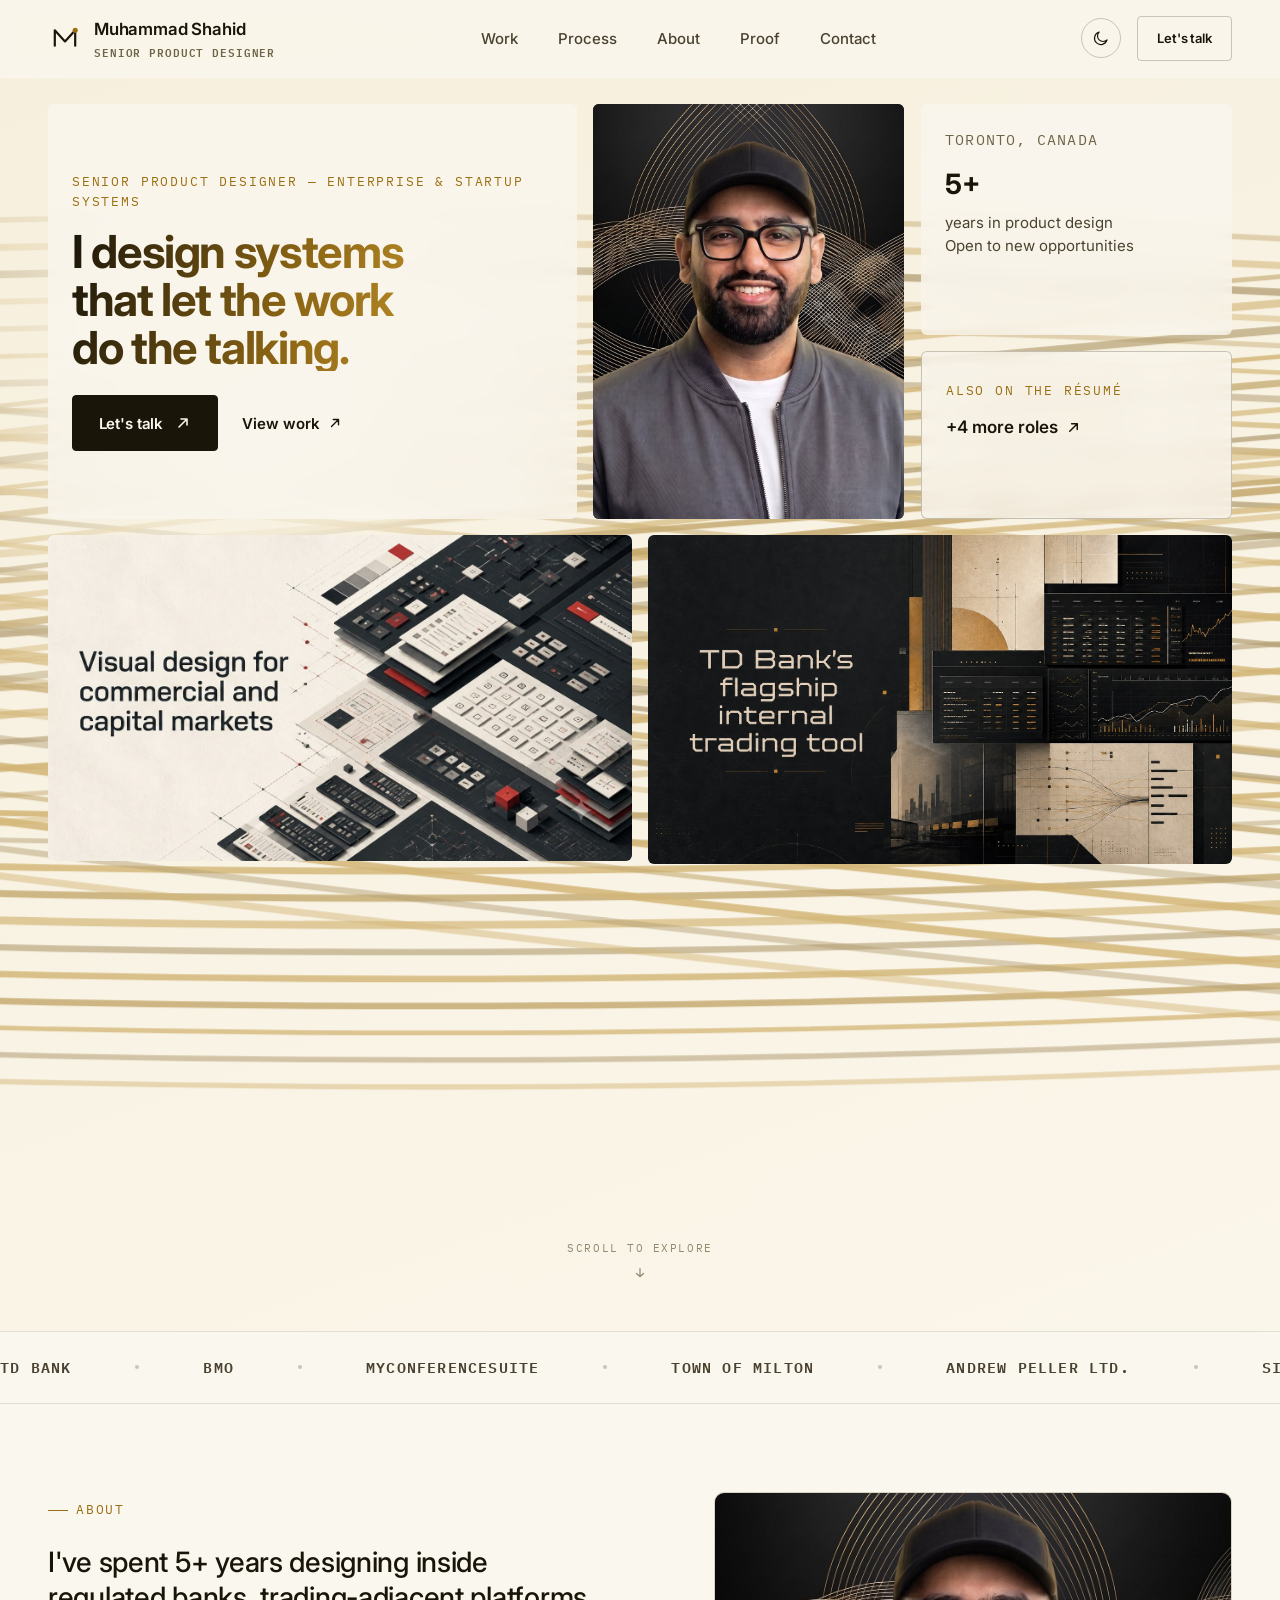
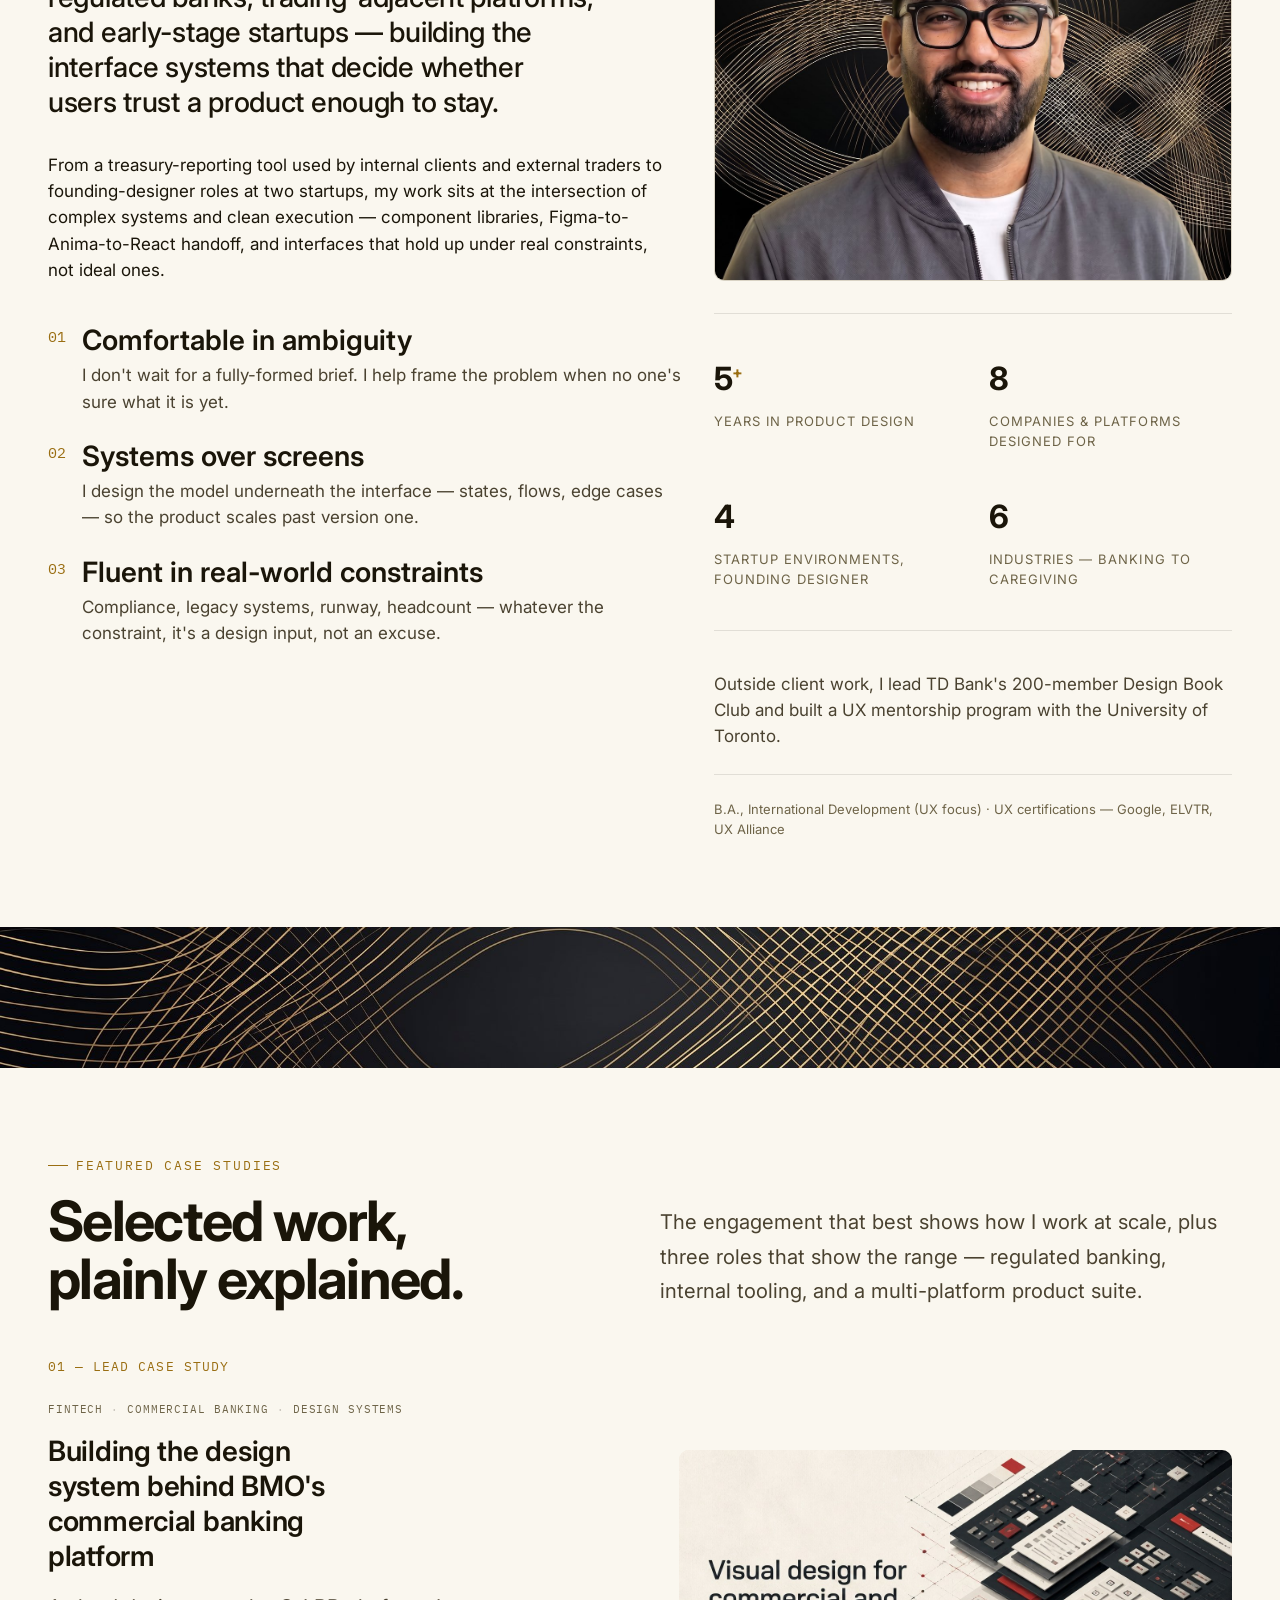
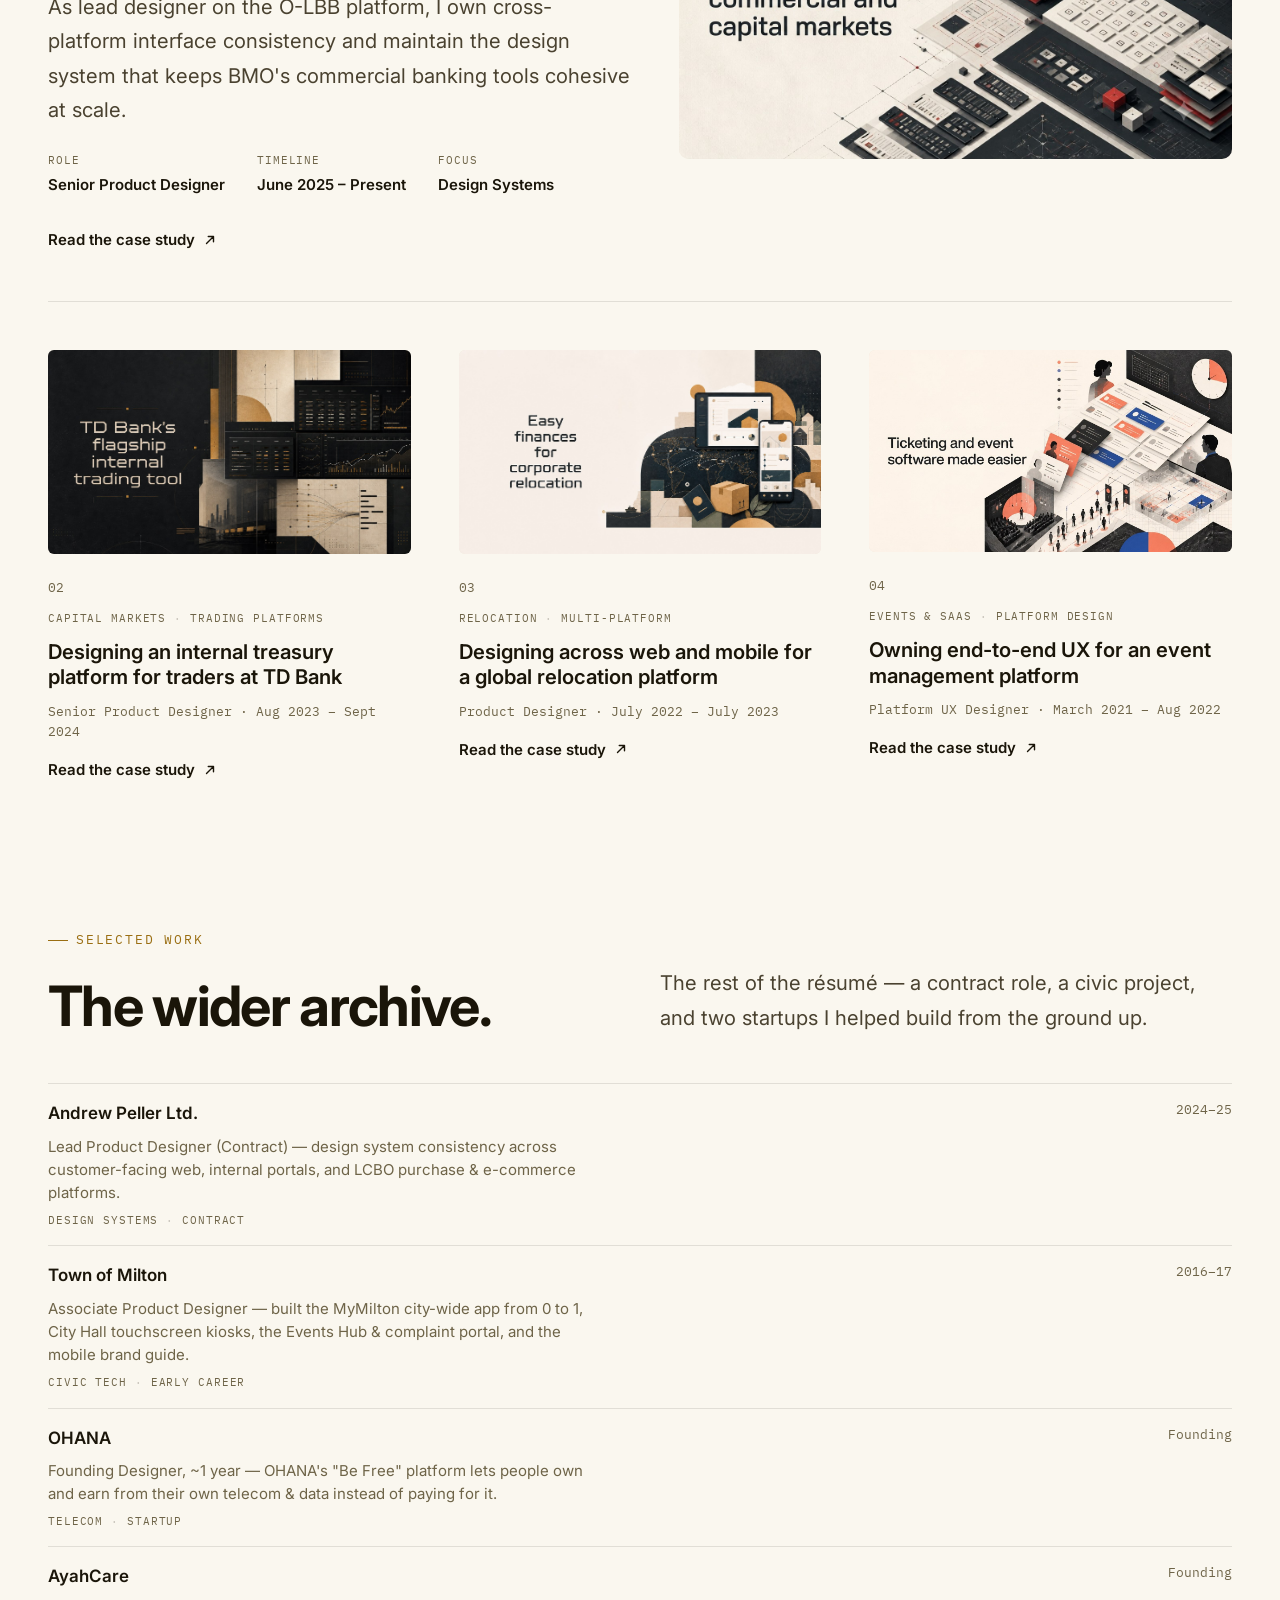
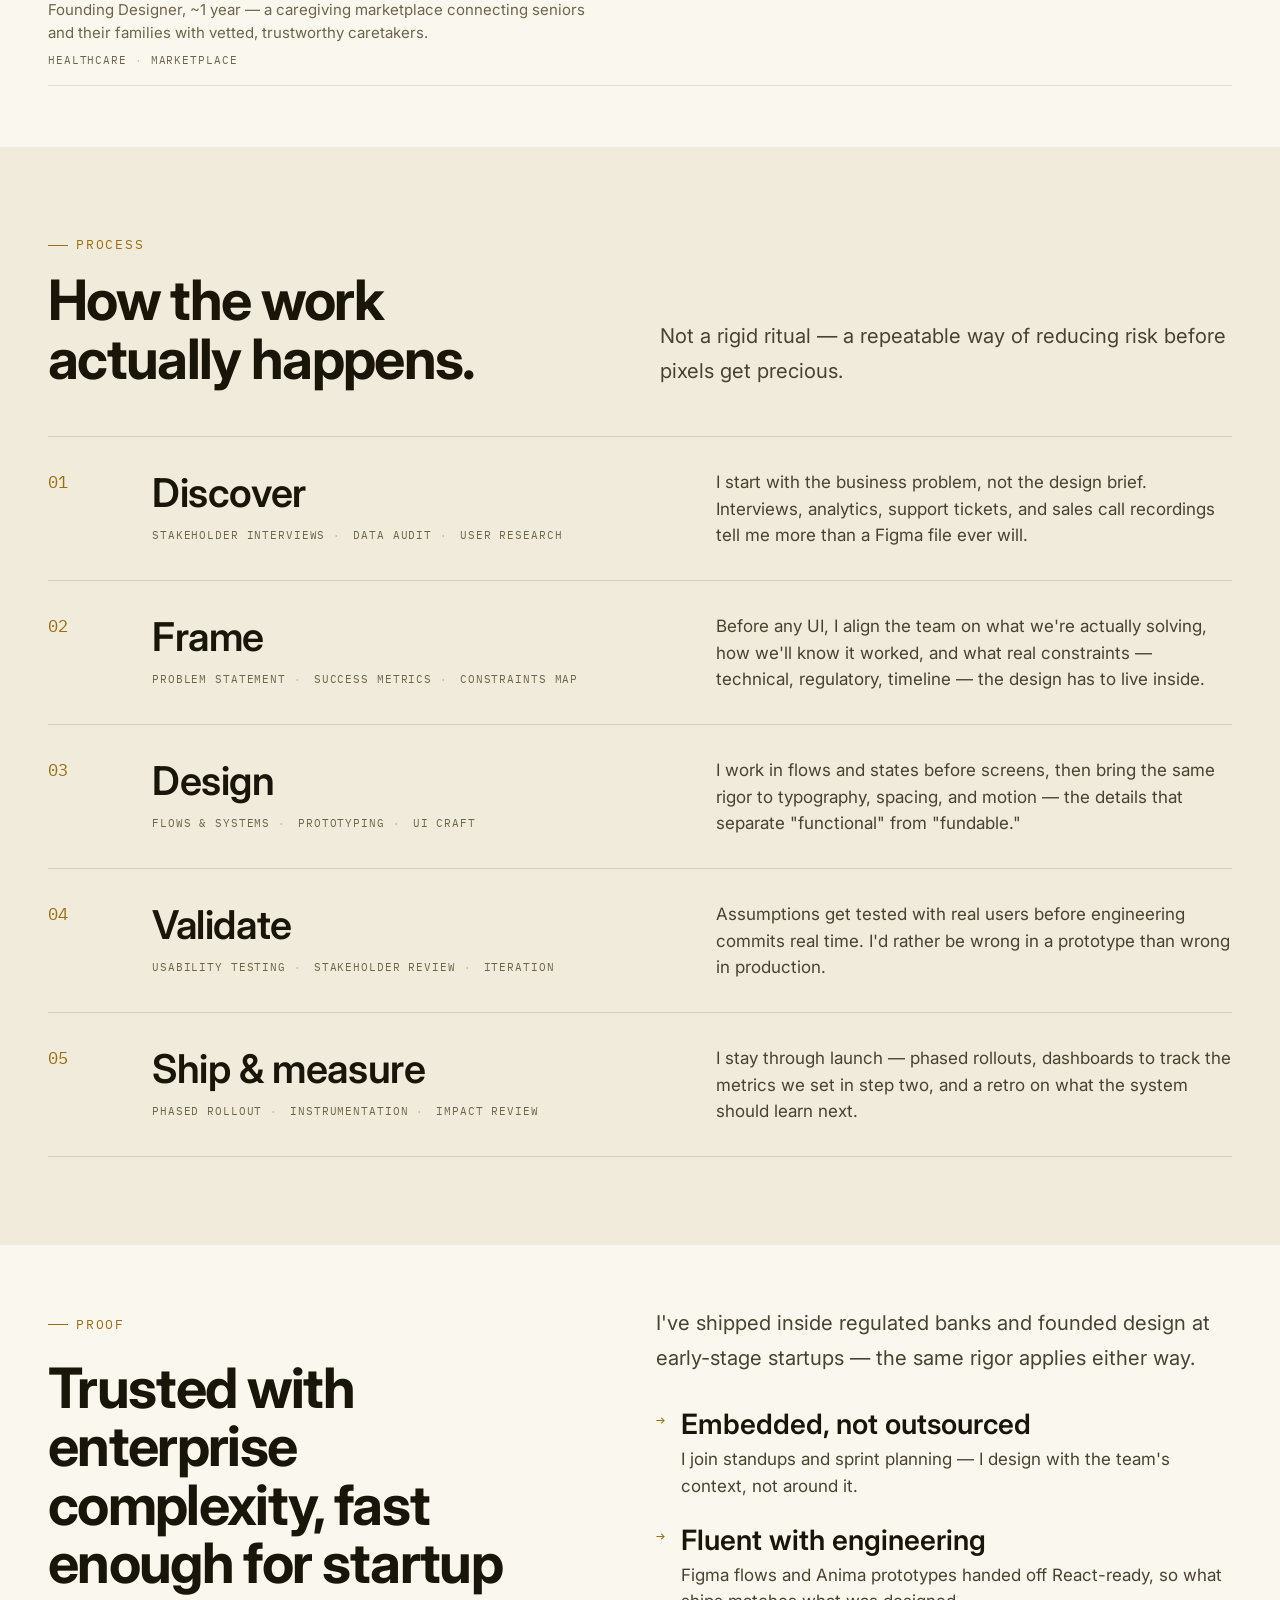
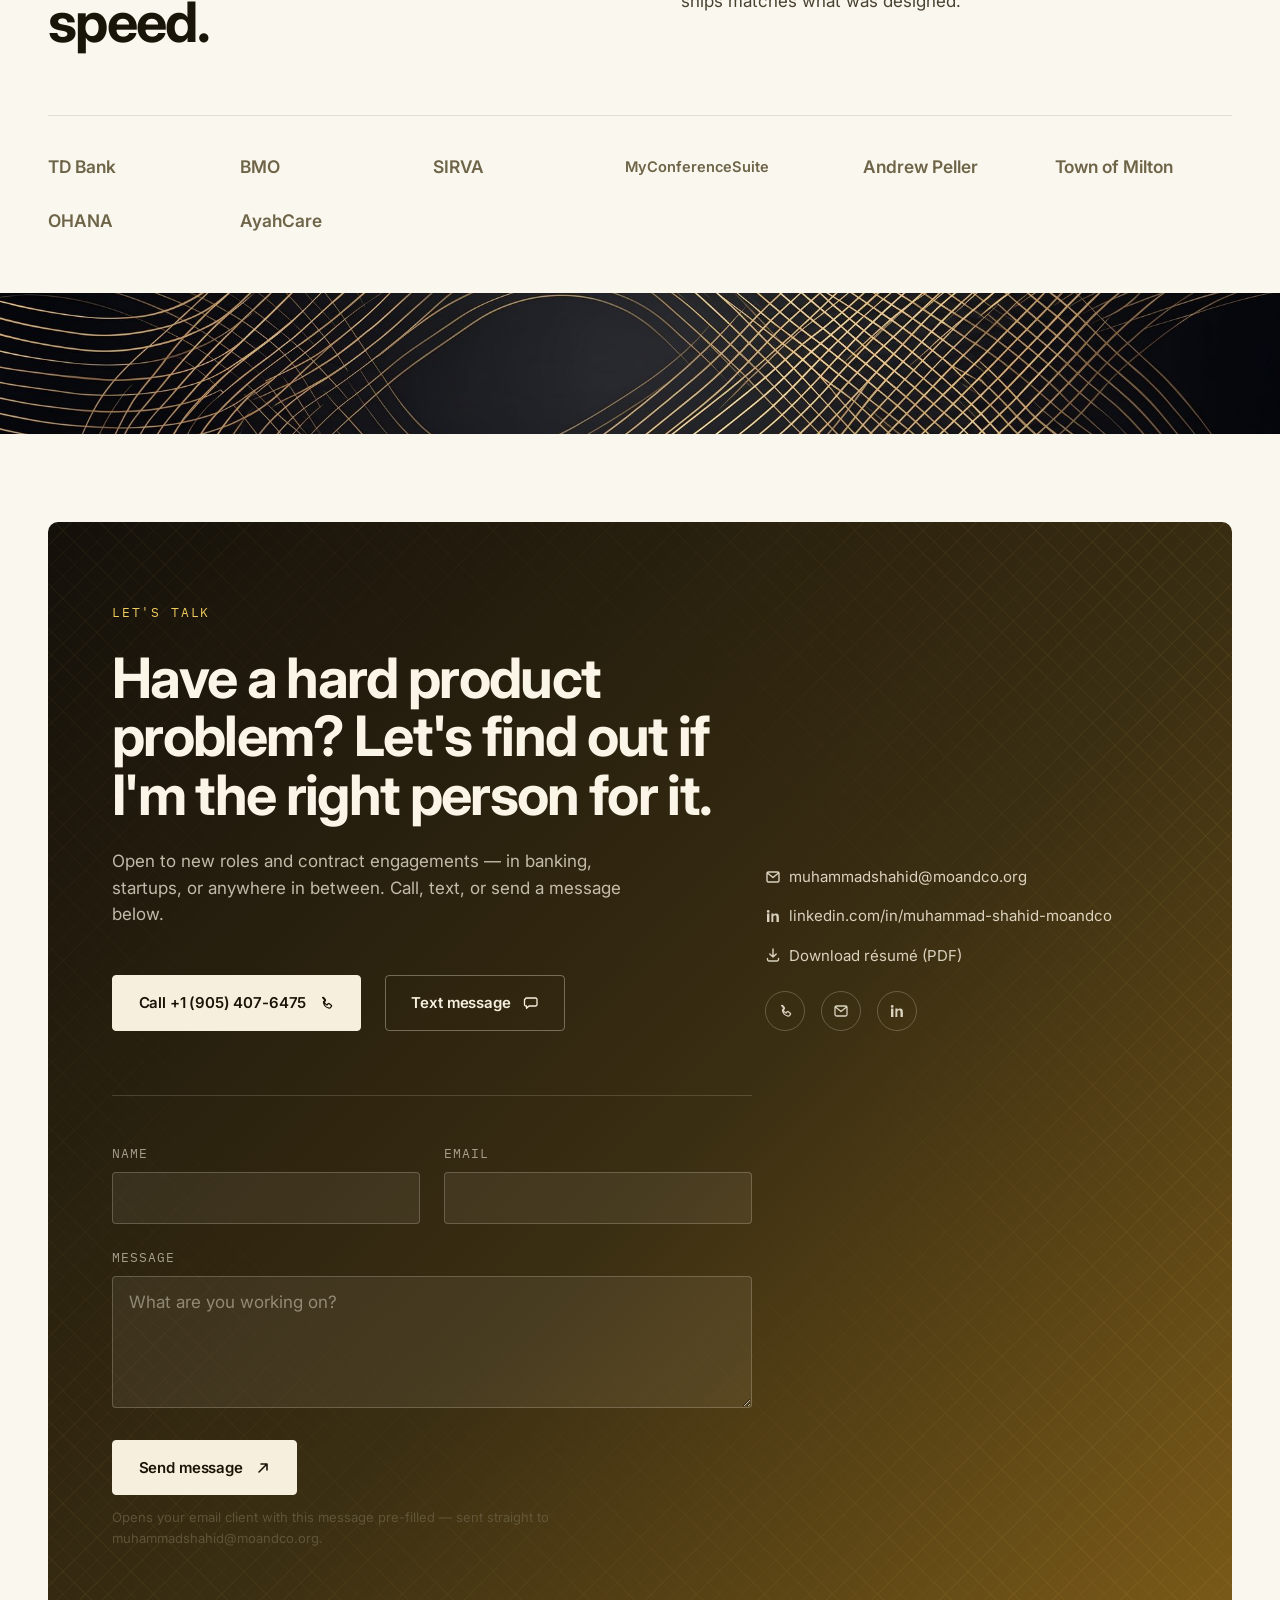
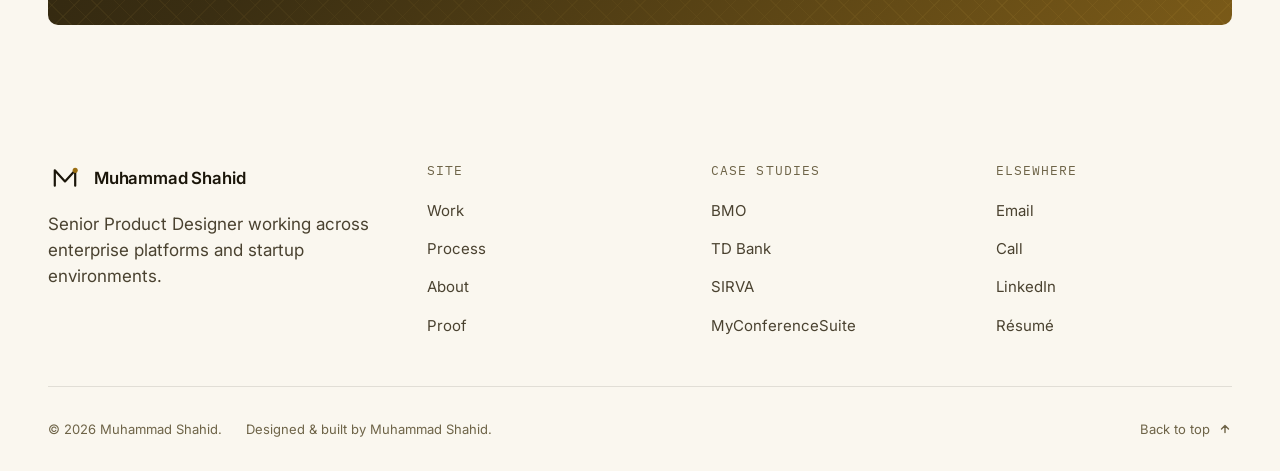
==== commit 916ef20e: "Show full cover images with baked-in text, fix wide-viewport gutter bug Restored the four cover imag" ====
--- a/index.html
+++ b/index.html
@@ -143,60 +143,60 @@
     </div>
 
     <div class="wrap hero-mosaic" data-parallax-group data-reveal-group>
-      <div class="hero-tile hero-tile--intro" data-reveal data-depth="0.4">
-        <p class="eyebrow no-rule">Senior Product Designer — Enterprise &amp; Startup Systems</p>
-        <h1 class="hero-headline text-balance">I design systems that let the work do the talking.</h1>
-        <div class="hero-tile-actions">
-          <a class="btn" href="#contact" data-magnetic>
-            Let's talk
+      <div class="hero-mosaic-top">
+        <div class="hero-tile hero-tile--intro" data-reveal data-depth="0.4">
+          <p class="eyebrow no-rule">Senior Product Designer — Enterprise &amp; Startup Systems</p>
+          <h1 class="hero-headline text-balance">I design systems that let the work do the talking.</h1>
+          <div class="hero-tile-actions">
+            <a class="btn" href="#contact" data-magnetic>
+              Let's talk
+              <svg viewBox="0 0 16 16" fill="none" aria-hidden="true"><path d="M4 12 12 4M6 4h6v6" stroke="currentColor" stroke-width="1.6" stroke-linecap="round" stroke-linejoin="round"/></svg>
+            </a>
+            <a class="text-link" href="#work">
+              View work
+              <svg viewBox="0 0 16 16" fill="none" aria-hidden="true"><path d="M4 12 12 4M6 4h6v6" stroke="currentColor" stroke-width="1.6" stroke-linecap="round" stroke-linejoin="round"/></svg>
+            </a>
+          </div>
+        </div>
+
+        <figure class="hero-tile hero-tile--portrait" data-reveal style="transition-delay:60ms;" data-depth="0.9">
+          <span class="portrait-fallback" aria-hidden="true">
+            <svg viewBox="0 0 40 40" fill="none"><path d="M8 29V11l12 13 12-13v18" stroke="currentColor" stroke-width="2.6" stroke-linecap="round" stroke-linejoin="round"/><circle cx="32" cy="11" r="3" fill="var(--c-accent)"/></svg>
+          </span>
+          <img src="assets/portrait.jpg" alt="Muhammad Shahid, Senior Product Designer" fetchpriority="high" onerror="this.style.display='none'">
+        </figure>
+
+        <div class="hero-tile hero-tile--meta" data-reveal style="transition-delay:100ms;" data-depth="0.45">
+          <p class="hero-meta-location">Toronto, Canada</p>
+          <p><span class="hero-meta-num">5+</span> years in product design</p>
+          <p class="hero-meta-faint">Open to new opportunities</p>
+        </div>
+
+        <a class="hero-tile hero-tile--archive" href="#archive" data-reveal style="transition-delay:140ms;" data-depth="0.4">
+          <span class="eyebrow no-rule">Also on the résumé</span>
+          <span class="hero-tile-archive-label">+4 more roles
             <svg viewBox="0 0 16 16" fill="none" aria-hidden="true"><path d="M4 12 12 4M6 4h6v6" stroke="currentColor" stroke-width="1.6" stroke-linecap="round" stroke-linejoin="round"/></svg>
-          </a>
-          <a class="text-link" href="#work">
-            View work
-            <svg viewBox="0 0 16 16" fill="none" aria-hidden="true"><path d="M4 12 12 4M6 4h6v6" stroke="currentColor" stroke-width="1.6" stroke-linecap="round" stroke-linejoin="round"/></svg>
-          </a>
-        </div>
-      </div>
-
-      <figure class="hero-tile hero-tile--portrait" data-reveal style="transition-delay:60ms;" data-depth="0.9">
-        <span class="portrait-fallback" aria-hidden="true">
-          <svg viewBox="0 0 40 40" fill="none"><path d="M8 29V11l12 13 12-13v18" stroke="currentColor" stroke-width="2.6" stroke-linecap="round" stroke-linejoin="round"/><circle cx="32" cy="11" r="3" fill="var(--c-accent)"/></svg>
-        </span>
-        <img src="assets/portrait.jpg" alt="Muhammad Shahid, Senior Product Designer" fetchpriority="high" onerror="this.style.display='none'">
-      </figure>
-
-      <a class="hero-tile hero-tile--preview hero-tile--tall" href="work/bmo.html" data-reveal style="transition-delay:100ms;" data-depth="0.6">
-        <img src="assets/bmo-cover.jpg" alt="" loading="lazy">
-        <span class="hero-tile-overlay"><span class="hero-tile-caption">BMO — Design systems</span></span>
-      </a>
-
-      <a class="hero-tile hero-tile--preview" href="work/td-bank.html" data-reveal style="transition-delay:140ms;" data-depth="0.55">
-        <img src="assets/td-bank-cover.jpg" alt="" loading="lazy">
-        <span class="hero-tile-overlay"><span class="hero-tile-caption">TD Bank — Capital markets</span></span>
-      </a>
-
-      <div class="hero-tile hero-tile--meta" data-reveal style="transition-delay:180ms;" data-depth="0.45">
-        <p class="hero-meta-location">Toronto, Canada</p>
-        <p><span class="hero-meta-num">5+</span> years in product design</p>
-        <p class="hero-meta-faint">Open to new opportunities</p>
-      </div>
-
-      <a class="hero-tile hero-tile--preview hero-tile--tall" href="work/sirva.html" data-reveal style="transition-delay:220ms;" data-depth="0.7">
-        <img src="assets/sirva-cover.jpg" alt="" loading="lazy">
-        <span class="hero-tile-overlay"><span class="hero-tile-caption">SIRVA — Multi-platform</span></span>
-      </a>
-
-      <a class="hero-tile hero-tile--preview" href="work/myconferencesuite.html" data-reveal style="transition-delay:260ms;" data-depth="0.5">
-        <img src="assets/myconferencesuite-cover.jpg" alt="" loading="lazy">
-        <span class="hero-tile-overlay"><span class="hero-tile-caption">MyConferenceSuite — Platform UX</span></span>
-      </a>
-
-      <a class="hero-tile hero-tile--archive" href="#archive" data-reveal style="transition-delay:300ms;" data-depth="0.4">
-        <span class="eyebrow no-rule">Also on the résumé</span>
-        <span class="hero-tile-archive-label">+4 more roles
-          <svg viewBox="0 0 16 16" fill="none" aria-hidden="true"><path d="M4 12 12 4M6 4h6v6" stroke="currentColor" stroke-width="1.6" stroke-linecap="round" stroke-linejoin="round"/></svg>
-        </span>
-      </a>
+          </span>
+        </a>
+      </div>
+
+      <div class="hero-mosaic-work">
+        <a class="hero-tile hero-tile--preview" href="work/bmo.html" data-reveal style="transition-delay:180ms; aspect-ratio:1376/768;" data-depth="0.6">
+          <img src="assets/bmo-cover.jpg" alt="Visual design for commercial and capital markets — BMO design systems case study" loading="lazy">
+        </a>
+
+        <a class="hero-tile hero-tile--preview" href="work/td-bank.html" data-reveal style="transition-delay:220ms; aspect-ratio:1672/941;" data-depth="0.55">
+          <img src="assets/td-bank-cover.jpg" alt="TD Bank's flagship internal trading tool case study" loading="lazy">
+        </a>
+
+        <a class="hero-tile hero-tile--preview" href="work/sirva.html" data-reveal style="transition-delay:260ms; aspect-ratio:1672/941;" data-depth="0.7">
+          <img src="assets/sirva-cover.jpg" alt="Easy finances for corporate relocation — SIRVA case study" loading="lazy">
+        </a>
+
+        <a class="hero-tile hero-tile--preview" href="work/myconferencesuite.html" data-reveal style="transition-delay:300ms; aspect-ratio:1376/768;" data-depth="0.5">
+          <img src="assets/myconferencesuite-cover.jpg" alt="Ticketing and event software made easier — MyConferenceSuite case study" loading="lazy">
+        </a>
+      </div>
     </div>
 
     <div class="wrap">
@@ -305,7 +305,7 @@
             <svg viewBox="0 0 16 16" fill="none" aria-hidden="true"><path d="M4 12 12 4M6 4h6v6" stroke="currentColor" stroke-width="1.6" stroke-linecap="round" stroke-linejoin="round"/></svg>
           </span>
         </div>
-        <div class="case-lead-visual">
+        <div class="case-lead-visual" style="aspect-ratio:1376/768;">
           <img src="assets/bmo-cover.jpg" alt="" loading="lazy">
         </div>
       </a>
@@ -313,7 +313,7 @@
       <!-- Supporting case studies -->
       <div class="case-grid" data-reveal-group>
         <a class="case-card-compact" href="work/td-bank.html" data-reveal style="--i:0;">
-          <div class="case-compact-visual">
+          <div class="case-compact-visual" style="aspect-ratio:1672/941;">
             <img src="assets/td-bank-cover.jpg" alt="" loading="lazy">
           </div>
           <span class="case-index">02</span>
@@ -326,7 +326,7 @@
         </a>
 
         <a class="case-card-compact" href="work/sirva.html" data-reveal style="--i:1;">
-          <div class="case-compact-visual">
+          <div class="case-compact-visual" style="aspect-ratio:1672/941;">
             <img src="assets/sirva-cover.jpg" alt="" loading="lazy">
           </div>
           <span class="case-index">03</span>
@@ -339,7 +339,7 @@
         </a>
 
         <a class="case-card-compact" href="work/myconferencesuite.html" data-reveal style="--i:2;">
-          <div class="case-compact-visual">
+          <div class="case-compact-visual" style="aspect-ratio:1376/768;">
             <img src="assets/myconferencesuite-cover.jpg" alt="" loading="lazy">
           </div>
           <span class="case-index">04</span>
--- a/css/styles.css
+++ b/css/styles.css
@@ -543,21 +543,60 @@
 .hero-mosaic {
   position: relative;
   z-index: 1;
-  column-count: 4;
-  column-gap: var(--space-5);
+  /* No max-width cap of its own (beyond .wrap's) — at every viewport the
+     grid reaches all the way to the gutter on both sides instead of
+     leaving a wide strip of bare animated background exposed either side
+     of a centered column. */
+  max-width: none;
 }
 .hero-tile {
   position: relative;
   display: block;
-  break-inside: avoid;
-  margin-bottom: var(--space-5);
   text-decoration: none;
   color: inherit;
   transition: transform 380ms var(--ease-out);
   will-change: transform;
 }
 
-.hero-tile--intro { padding-block: var(--space-4); }
+/* Top row: statement + portrait + quick-fact + archive teaser, in a fixed
+   3-column grid so the right-hand tiles start flush with the top of the
+   row (not wherever a masonry algorithm happens to drop them). */
+.hero-mosaic-top {
+  display: grid;
+  grid-template-columns: 1.7fr 1fr 1fr;
+  grid-template-rows: auto auto;
+  gap: var(--space-4);
+}
+.hero-tile--intro { grid-column: 1; grid-row: 1 / 3; }
+.hero-tile--portrait { grid-column: 2; grid-row: 1 / 3; }
+.hero-tile--meta { grid-column: 3; grid-row: 1; }
+.hero-tile--archive { grid-column: 3; grid-row: 2; }
+
+/* Work-preview row: real product screenshots at their native aspect ratio
+   (set inline per tile, matched exactly to the source image) — "true to
+   fit" sizing, never cropped, so every word of the cover art is legible. */
+.hero-mosaic-work {
+  margin-top: var(--space-4);
+  display: grid;
+  grid-template-columns: 1fr 1fr;
+  gap: var(--space-4);
+}
+
+/* Text-only tiles sit directly over the animated weave background (by
+   design — the weave should read through the gaps), so they get a
+   translucent, blurred scrim behind their content — same token the nav
+   bar already uses for the same problem — to keep text legible without
+   touching the animation itself. */
+.hero-tile--intro,
+.hero-tile--meta,
+.hero-tile--archive {
+  background: var(--c-nav-bg);
+  backdrop-filter: blur(10px);
+  -webkit-backdrop-filter: blur(10px);
+  border-radius: var(--radius-m);
+}
+
+.hero-tile--intro { padding: var(--space-5); display: flex; flex-direction: column; justify-content: center; }
 .hero-headline {
   margin-top: var(--space-4);
   max-width: 13ch;
@@ -587,41 +626,19 @@
 .portrait-fallback { position: absolute; inset: 0; display: grid; place-items: center; color: rgba(234, 246, 250, 0.85); }
 .portrait-fallback svg { width: 64px; height: 64px; }
 
-.hero-tile--preview { aspect-ratio: 5/4; background: var(--c-bg-sunken); }
-.hero-tile--preview.hero-tile--tall { aspect-ratio: 4/5; }
+/* aspect-ratio is set inline per tile (matched to each source image), so
+   the box is never taller/shorter than the true image — no cropping. */
+.hero-tile--preview { background: var(--c-bg-sunken); }
 .hero-tile--preview img {
   width: 100%;
   height: 100%;
   display: block;
-  object-fit: cover;
-  object-position: 50% 40%;
+  object-fit: contain;
   transition: transform var(--dur-slower) var(--ease-premium);
 }
-.hero-tile--preview:hover img, .hero-tile--preview:focus-visible img { transform: scale(1.04); }
-/* Solid near-black scrim (not a light tint) so the caption stays legible at
-   AA contrast regardless of what's underneath — verified against both the
-   darkest (TD Bank, near-black) and lightest (MyConferenceSuite, cream)
-   source photos before shipping. */
-.hero-tile-overlay {
-  position: absolute;
-  inset: 0;
-  display: flex;
-  align-items: flex-end;
-  padding: var(--space-4);
-  background: linear-gradient(to top, rgba(6, 5, 2, 0.92) 0%, rgba(6, 5, 2, 0.55) 45%, transparent 100%);
-  opacity: 0;
-  transition: opacity var(--dur-base) var(--ease-premium);
-}
-.hero-tile--preview:hover .hero-tile-overlay,
-.hero-tile--preview:focus-visible .hero-tile-overlay { opacity: 1; }
-.hero-tile-caption {
-  font-family: var(--font-mono);
-  font-size: var(--fs-body-xs);
-  letter-spacing: var(--tracking-wide);
-  color: #F5EEDD;
-}
-
-.hero-tile--meta { padding-block: var(--space-4); }
+.hero-tile--preview:hover img, .hero-tile--preview:focus-visible img { transform: scale(1.02); }
+
+.hero-tile--meta { padding: var(--space-5); }
 .hero-tile--meta p { font-size: var(--fs-body-s); color: var(--c-ink-soft); }
 .hero-meta-location {
   font-family: var(--font-mono);
@@ -675,20 +692,25 @@
 @keyframes hero-bob { 0%, 100% { transform: translateY(0); } 50% { transform: translateY(5px); } }
 @media (prefers-reduced-motion: reduce) { .hero-scrollcue svg { animation: none; } }
 
-@media (max-width: 1100px) {
-  .hero-mosaic { column-count: 3; }
-}
-@media (max-width: 780px) {
+@media (max-width: 900px) {
   .hero { padding-top: max(clamp(6rem, 15vw, 7.5rem), calc(var(--nav-h, 5rem) + var(--space-5))); }
-  .hero-mosaic { column-count: 2; }
-  .hero-tile--intro { column-span: all; }
+  .hero-mosaic-top {
+    grid-template-columns: 1fr 1fr;
+    grid-template-rows: auto auto auto;
+  }
+  .hero-tile--intro { grid-column: 1 / 3; grid-row: 1; }
+  .hero-tile--portrait { grid-column: 1; grid-row: 2; }
+  .hero-tile--meta { grid-column: 2; grid-row: 2; }
+  .hero-tile--archive { grid-column: 1 / 3; grid-row: 3; }
   .hero-weave-bg {
     -webkit-mask: radial-gradient(70% 40% at 50% 14%, transparent 25%, #000 75%);
     mask: radial-gradient(70% 40% at 50% 14%, transparent 25%, #000 75%);
   }
 }
-@media (max-width: 520px) {
-  .hero-mosaic { column-count: 1; }
+@media (max-width: 640px) {
+  .hero-mosaic-top { grid-template-columns: 1fr; }
+  .hero-tile--intro, .hero-tile--portrait, .hero-tile--meta, .hero-tile--archive { grid-column: 1; grid-row: auto; }
+  .hero-mosaic-work { grid-template-columns: 1fr; }
 }
 
 .weave-divider {
@@ -837,7 +859,7 @@
   background: var(--c-bg-sunken);
 }
 .case-lead-visual svg,
-.case-lead-visual img { width: 100%; height: 100%; display: block; object-fit: cover; object-position: 50% 40%; transition: transform var(--dur-slower) var(--ease-premium); }
+.case-lead-visual img { width: 100%; height: 100%; display: block; object-fit: contain; transition: transform var(--dur-slower) var(--ease-premium); }
 .case-lead:hover .case-lead-visual svg,
 .case-lead:hover .case-lead-visual img { transform: scale(1.035); }
 
@@ -852,7 +874,7 @@
   margin-bottom: var(--space-5);
 }
 .case-compact-visual svg,
-.case-compact-visual img { width: 100%; height: 100%; display: block; object-fit: cover; object-position: 50% 40%; transition: transform var(--dur-slower) var(--ease-premium); }
+.case-compact-visual img { width: 100%; height: 100%; display: block; object-fit: contain; transition: transform var(--dur-slower) var(--ease-premium); }
 .case-card-compact:hover .case-compact-visual svg,
 .case-card-compact:hover .case-compact-visual img { transform: scale(1.045); }
 .case-card-compact .case-index { font-family: var(--font-mono); font-size: var(--fs-body-xs); color: var(--c-ink-faint); }
@@ -883,7 +905,7 @@
 
 @media (max-width: 900px) {
   .case-lead { grid-template-columns: 1fr; }
-  .case-lead-visual { order: -1; aspect-ratio: 16/10; }
+  .case-lead-visual { order: -1; }
   .case-grid { grid-template-columns: 1fr; gap: var(--space-8); }
 }
 
@@ -1033,7 +1055,7 @@
 .cs-hero-meta dd { margin-top: var(--space-2); font-weight: 600; }
 .cs-cover { margin-top: var(--space-8); border-radius: var(--radius-l); overflow: hidden; aspect-ratio: 16/9; background: var(--c-bg-sunken); }
 .cs-cover svg { width: 100%; height: 100%; }
-.cs-cover img { width: 100%; height: 100%; display: block; object-fit: cover; object-position: 50% 40%; }
+.cs-cover img { width: 100%; height: 100%; display: block; object-fit: contain; background: var(--c-bg-sunken); }
 
 .cs-body { display: grid; grid-template-columns: 200px 1fr; gap: var(--space-9); align-items: start; }
 .cs-toc { position: sticky; top: 7rem; display: flex; flex-direction: column; gap: var(--space-3); }
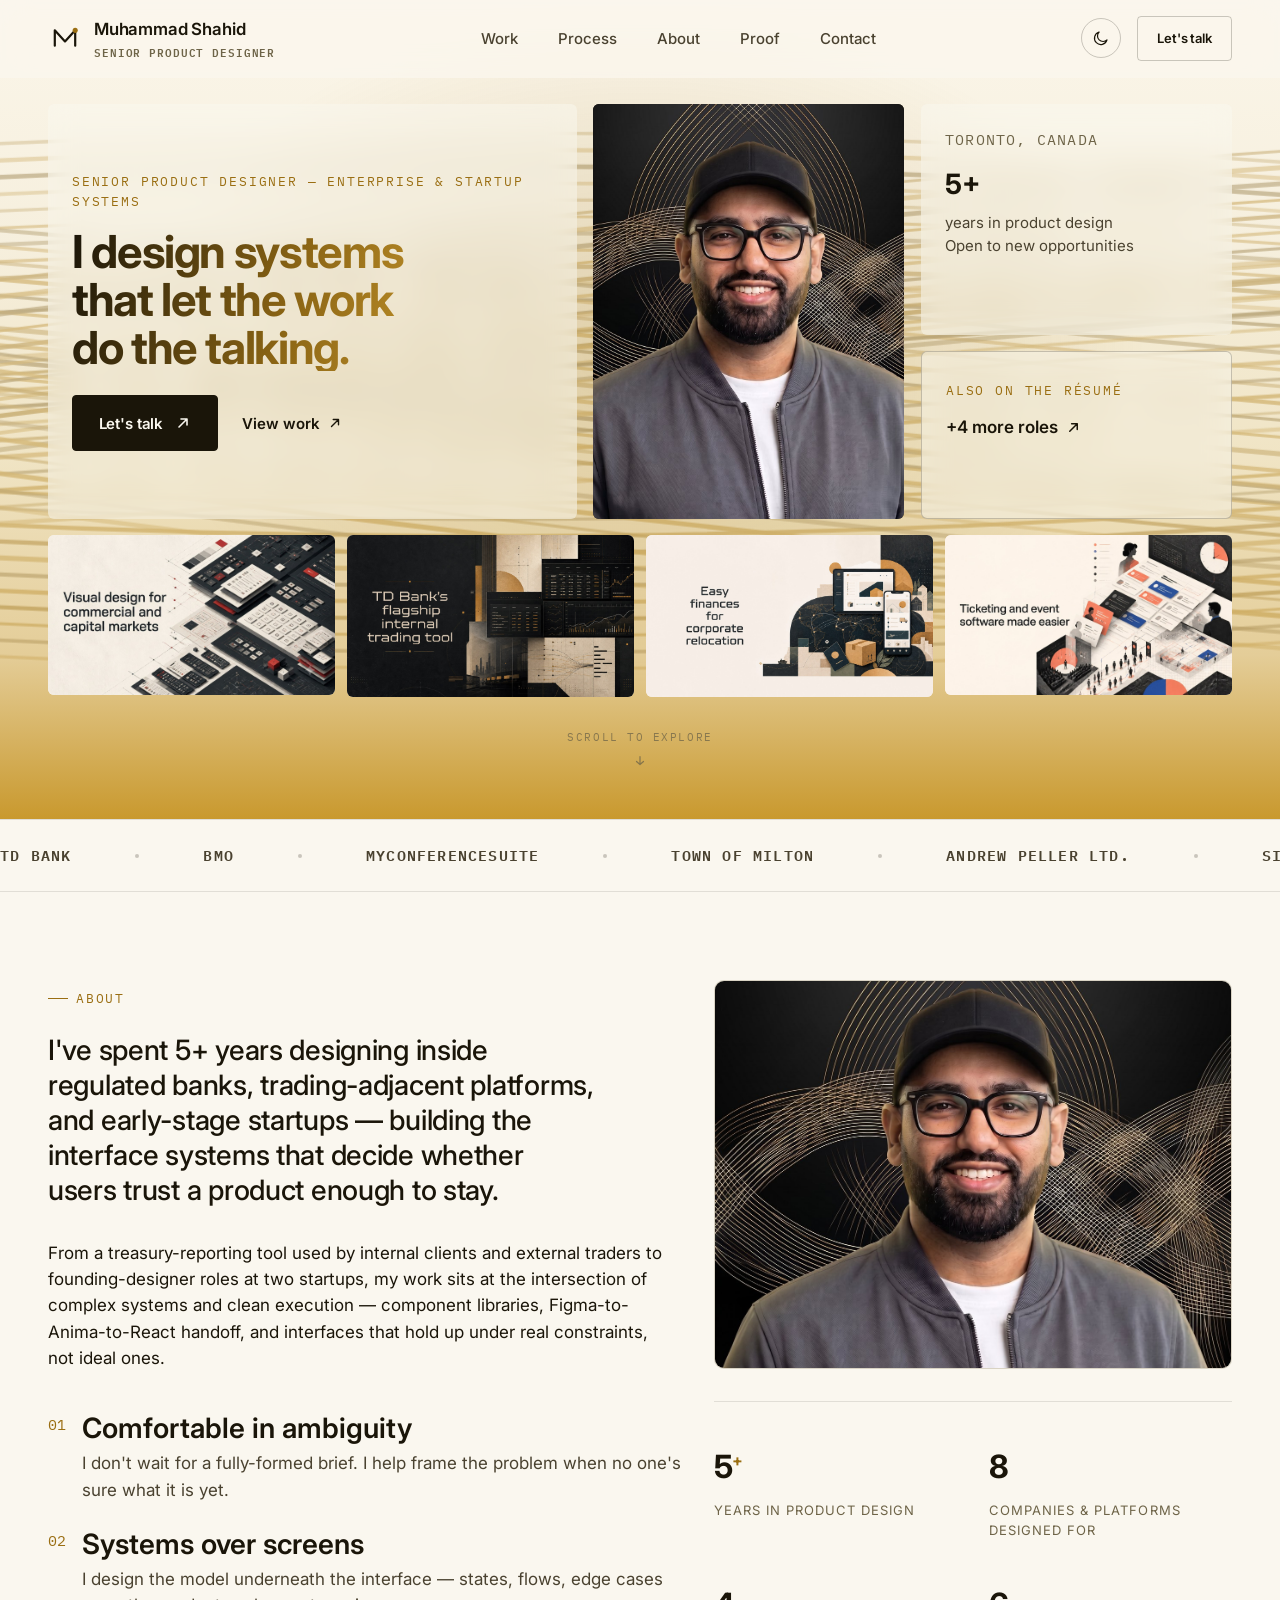
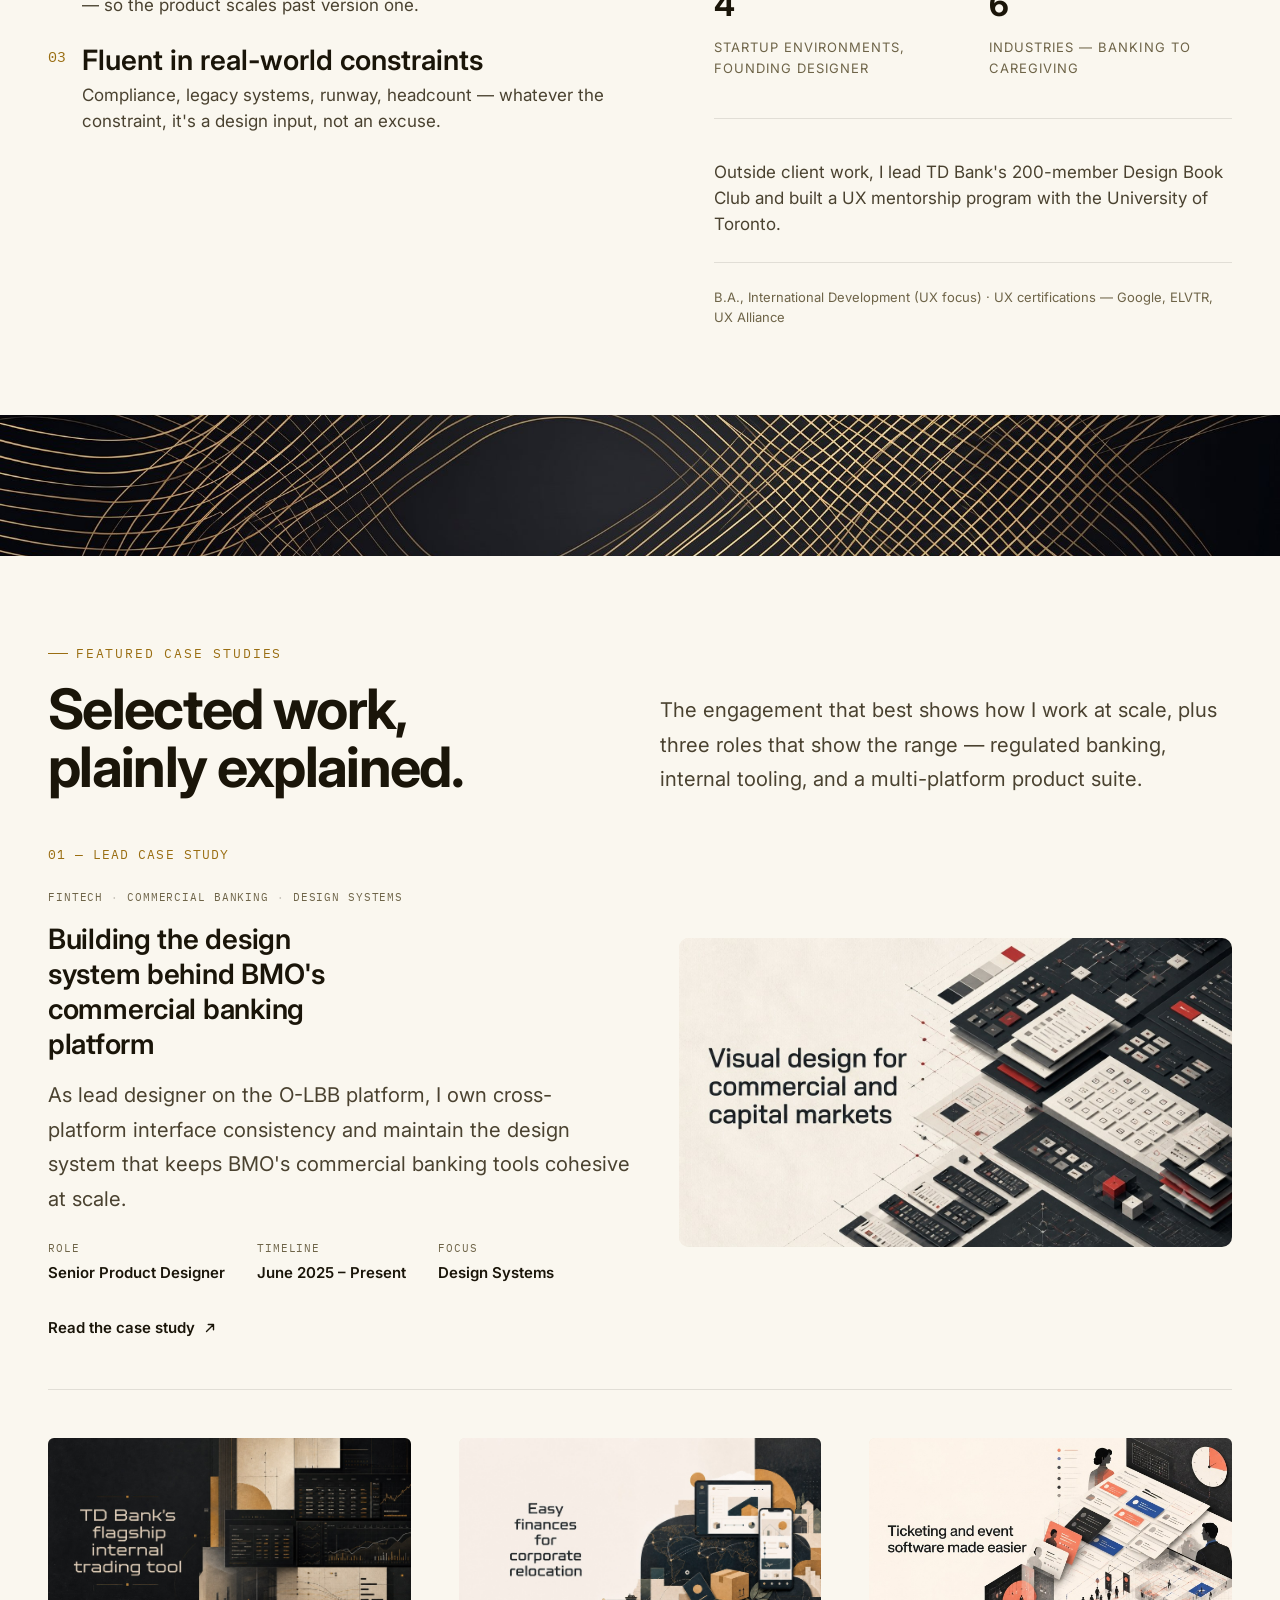
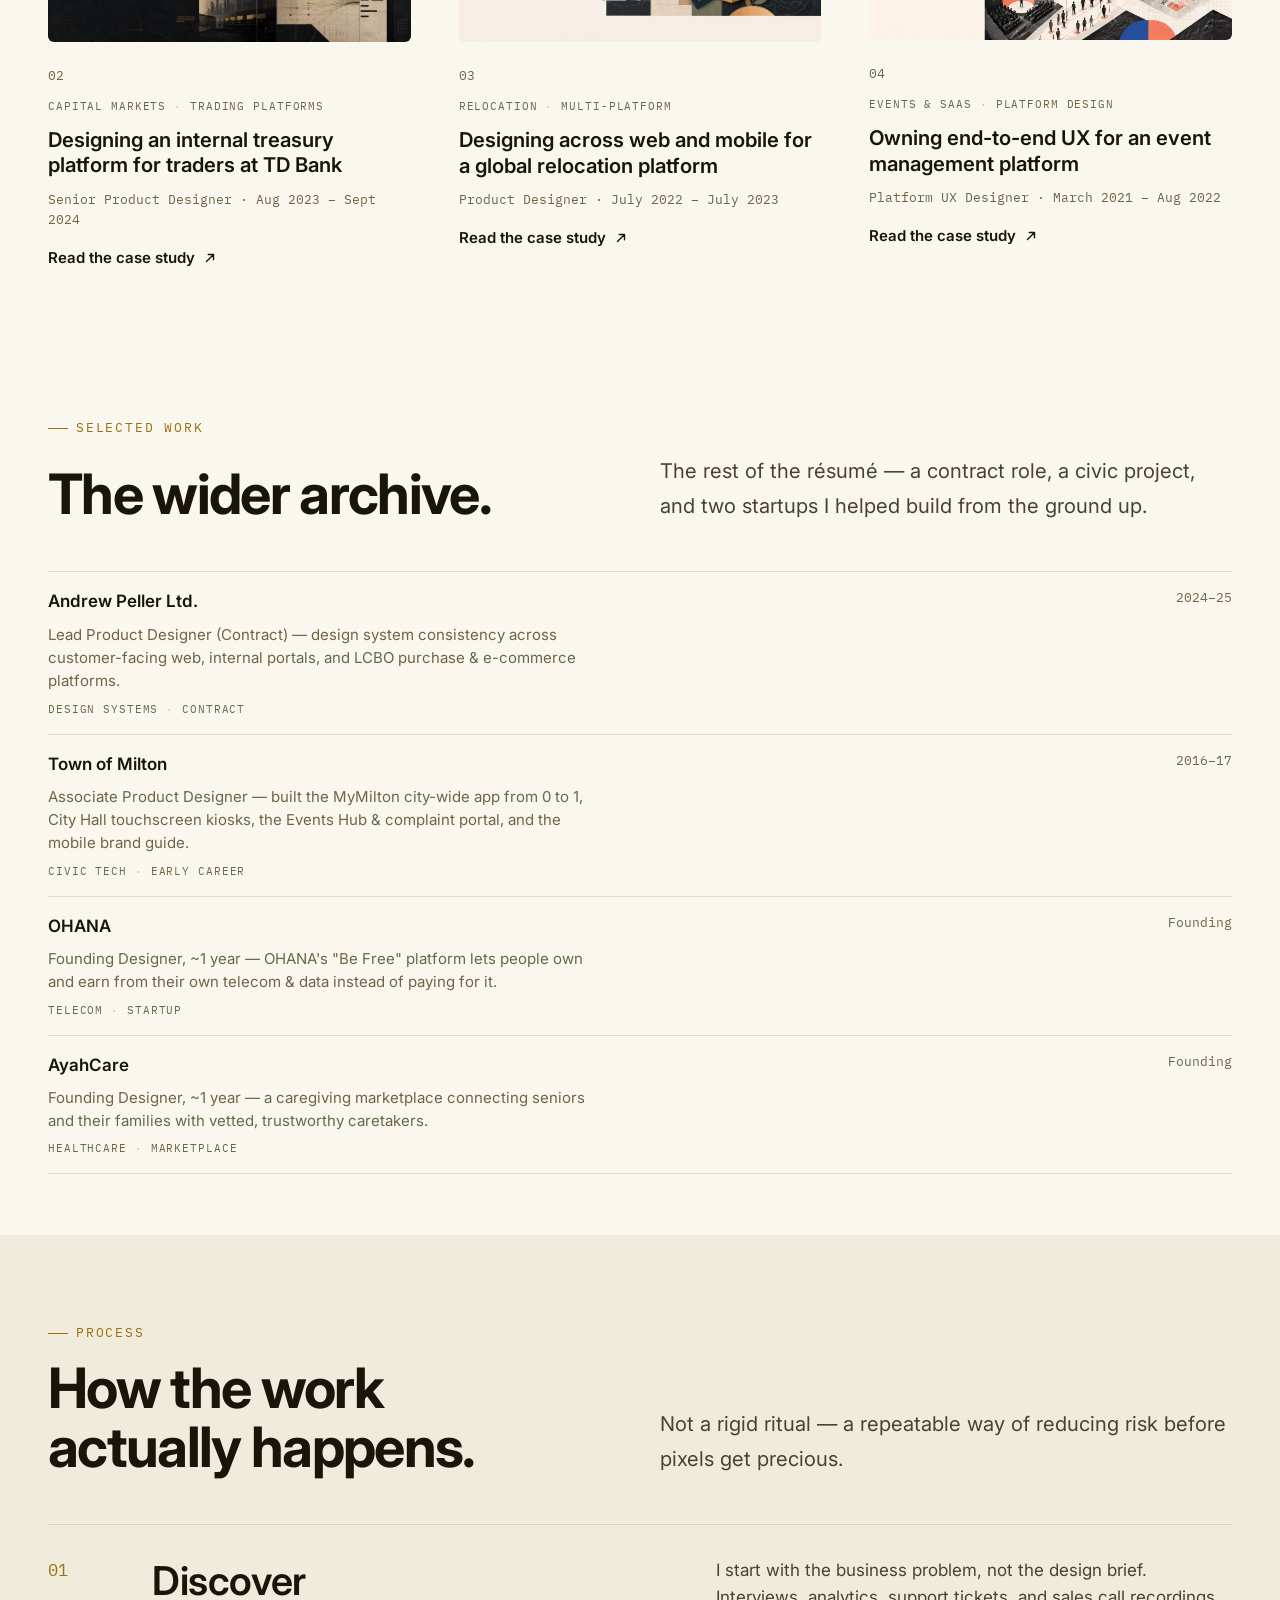
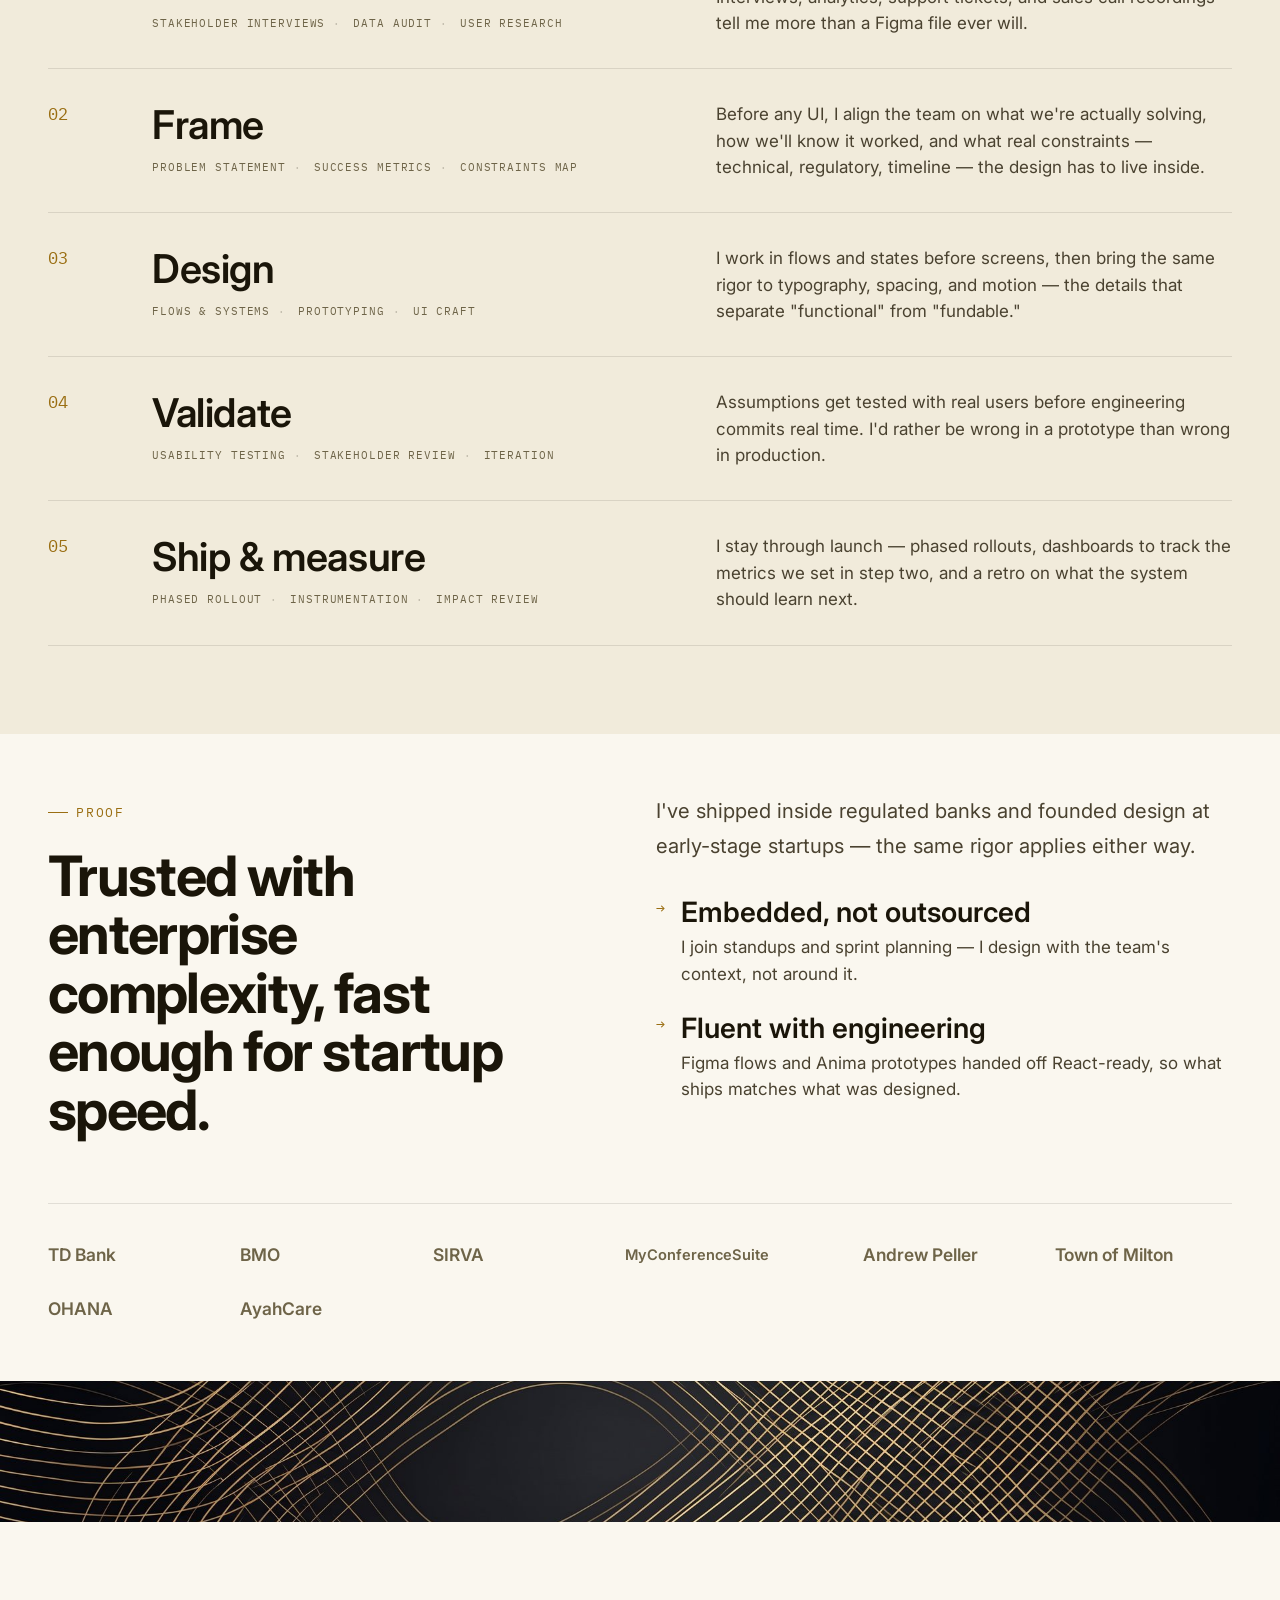
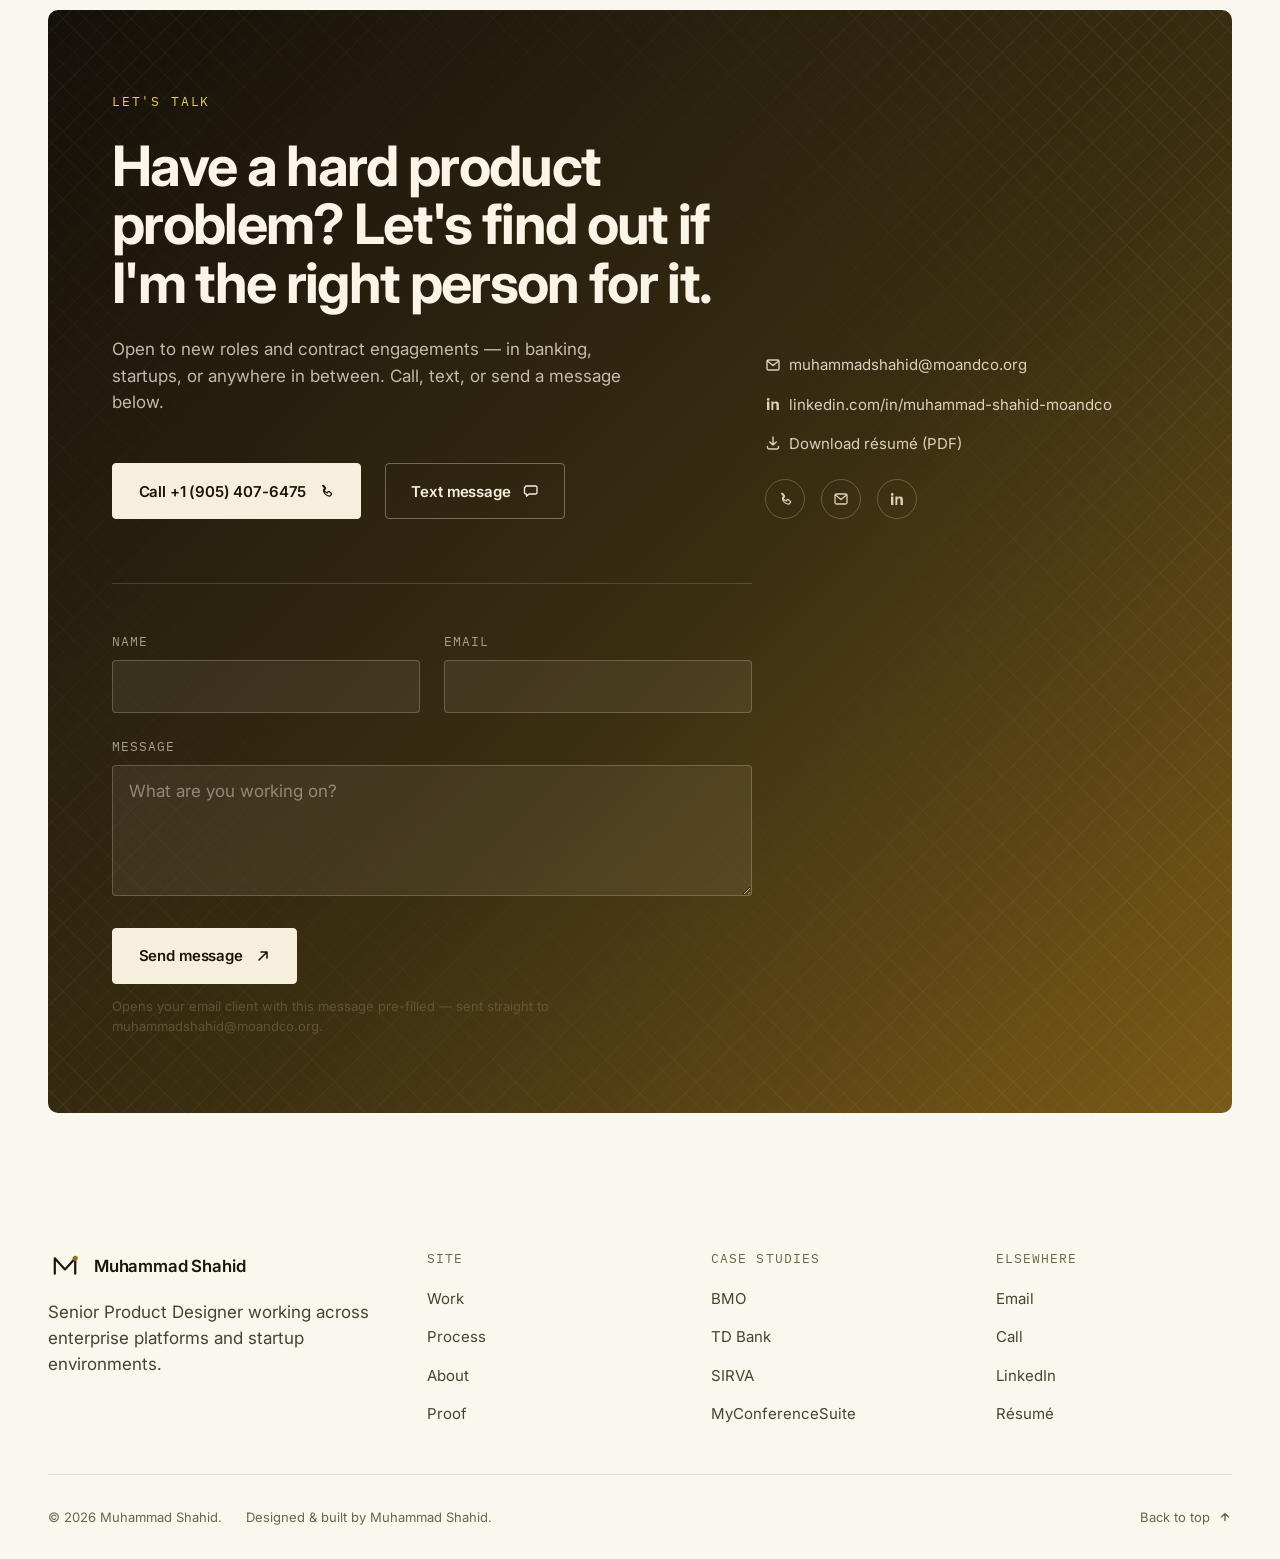
==== commit c7dfe15a: "Implement Option 4B hero: vertical gradient wash with drifting light + animated weave Replaces the h" ====
--- a/index.html
+++ b/index.html
@@ -67,6 +67,7 @@
 
   <!-- ============ HERO ============ -->
   <section class="hero" id="top">
+    <div class="hero-gradient-glow" aria-hidden="true"></div>
     <div class="hero-weave-bg" aria-hidden="true">
       <svg class="hero-weave-svg" viewBox="0 0 1920 320" preserveAspectRatio="xMidYMid slice" aria-hidden="true" fill="none" stroke-linecap="round">
         <g class="wv-a">
--- a/css/styles.css
+++ b/css/styles.css
@@ -94,11 +94,14 @@
   --g-accent: linear-gradient(120deg, #B4841E, #F0CB5E);
   --g-text: linear-gradient(105deg, #1A1509 0%, #8A6414 55%, #C9992E 100%);
   --g-contact: linear-gradient(135deg, #14100A 0%, #3A2E12 55%, #7A5A18 100%);
-  --hero-bg: linear-gradient(160deg, #F6EFDD 0%, #FBF6EA 100%);
-  --weave-opacity: 0.55;
+  --hero-bg: linear-gradient(180deg, #FBF6EA 0%, #F6EFDD 30%, #F0E4C4 56%, #E4CD98 80%, #C9992E 100%);
+  --weave-opacity: 0.45;
   --weave-gold-1: #9A6E12;
   --weave-gold-2: #B4841E;
   --weave-gold-3: #7A5A18;
+  --hero-tile-bg: rgba(250, 247, 239, 0.55);
+  --hero-tile-blur: 14px;
+  --hero-glow-color: rgba(154, 110, 18, 0.22);
 }
 
 :root[data-theme='dark'] {
@@ -120,11 +123,14 @@
   --g-accent: linear-gradient(120deg, #C9922A, #F5D77A);
   --g-text: linear-gradient(105deg, #F5EAC8 0%, #F0CB5E 50%, #D9A63A 100%);
   --g-contact: linear-gradient(135deg, #12100A 0%, #3A2E12 55%, #6E5216 100%);
-  --hero-bg: radial-gradient(1100px 700px at 62% 38%, #241C0E 0%, #120E07 55%, #080604 100%);
-  --weave-opacity: 0.7;
+  --hero-bg: linear-gradient(180deg, #060402 0%, #15110A 32%, #3A2E12 58%, #8A6414 82%, #E8B84B 100%);
+  --weave-opacity: 0.5;
   --weave-gold-1: #F0CB5E;
   --weave-gold-2: #E8D9A8;
   --weave-gold-3: #C9922A;
+  --hero-tile-bg: rgba(11, 9, 6, 0.45);
+  --hero-tile-blur: 14px;
+  --hero-glow-color: rgba(240, 203, 94, 0.35);
 }
 
 @media (prefers-color-scheme: dark) {
@@ -147,11 +153,14 @@
     --g-accent: linear-gradient(120deg, #C9922A, #F5D77A);
     --g-text: linear-gradient(105deg, #F5EAC8 0%, #F0CB5E 50%, #D9A63A 100%);
     --g-contact: linear-gradient(135deg, #12100A 0%, #3A2E12 55%, #6E5216 100%);
-    --hero-bg: radial-gradient(1100px 700px at 62% 38%, #241C0E 0%, #120E07 55%, #080604 100%);
-    --weave-opacity: 0.7;
+    --hero-bg: linear-gradient(180deg, #060402 0%, #15110A 32%, #3A2E12 58%, #8A6414 82%, #E8B84B 100%);
+    --weave-opacity: 0.5;
     --weave-gold-1: #F0CB5E;
     --weave-gold-2: #E8D9A8;
     --weave-gold-3: #C9922A;
+    --hero-tile-bg: rgba(11, 9, 6, 0.45);
+    --hero-tile-blur: 14px;
+    --hero-glow-color: rgba(240, 203, 94, 0.35);
   }
 }
 
@@ -498,10 +507,12 @@
    portrait, clickable work previews, a quick fact, an archive teaser) laid
    out in CSS columns so heights vary organically, no card chrome, no
    borders — the page opens straight into the work instead of a boxed
-   composition. The converging/diverging weave animation runs full-bleed
-   behind the whole grid, showing through the gaps between tiles and behind
-   the transparent text tiles — masked so it stays quiet behind the
-   headline. On desktop, tiles drift a few pixels toward the cursor
+   composition. A vertical gold gradient wash (--hero-bg) sits at the base,
+   with a soft radial glow drifting up and down over it independently, and
+   the converging/diverging weave animation runs full-bleed on top — all
+   three motions layered and running at once. Text tiles get a translucent,
+   blurred scrim so the moving background stays legible behind them. On
+   desktop, tiles also drift a few pixels toward the cursor
    (parallax, depth-scaled per tile — see main.js); inert on touch and
    reduced-motion. .hero itself clips overflow so the oversized weave art
    never causes horizontal scroll at any breakpoint. */
@@ -512,14 +523,29 @@
   position: relative;
   overflow: hidden;
 }
+/* Vertical gradient wash (--hero-bg) sits under everything; a soft glow
+   layer drifts up and down over it independently of the weave, so the
+   lighting itself feels alive even where the weave doesn't reach. */
+.hero-gradient-glow {
+  position: absolute;
+  inset: -25% 0;
+  z-index: 0;
+  pointer-events: none;
+  background: radial-gradient(55% 38% at 50% 45%, var(--hero-glow-color), transparent 72%);
+  animation: hero-glow-drift 16s var(--ease-in-out) infinite;
+  will-change: transform;
+}
+@keyframes hero-glow-drift {
+  0%, 100% { transform: translateY(-10%); }
+  50%      { transform: translateY(10%); }
+}
+
 .hero-weave-bg {
   position: absolute;
   inset: 0;
   z-index: 0;
   overflow: hidden;
   opacity: var(--weave-opacity);
-  -webkit-mask: radial-gradient(46% 55% at 20% 24%, transparent 20%, #000 68%);
-  mask: radial-gradient(46% 55% at 20% 24%, transparent 20%, #000 68%);
   pointer-events: none;
 }
 .hero-weave-bg .hero-weave-svg {
@@ -574,12 +600,14 @@
 
 /* Work-preview row: real product screenshots at their native aspect ratio
    (set inline per tile, matched exactly to the source image) — "true to
-   fit" sizing, never cropped, so every word of the cover art is legible. */
+   fit" sizing, never cropped. Four across at moderate size (not two giant
+   half-width banners) so the whole row is scannable and hoverable without
+   scrolling. */
 .hero-mosaic-work {
   margin-top: var(--space-4);
   display: grid;
-  grid-template-columns: 1fr 1fr;
-  gap: var(--space-4);
+  grid-template-columns: repeat(4, 1fr);
+  gap: var(--space-3);
 }
 
 /* Text-only tiles sit directly over the animated weave background (by
@@ -590,9 +618,9 @@
 .hero-tile--intro,
 .hero-tile--meta,
 .hero-tile--archive {
-  background: var(--c-nav-bg);
-  backdrop-filter: blur(10px);
-  -webkit-backdrop-filter: blur(10px);
+  background: var(--hero-tile-bg);
+  backdrop-filter: blur(var(--hero-tile-blur));
+  -webkit-backdrop-filter: blur(var(--hero-tile-blur));
   border-radius: var(--radius-m);
 }
 
@@ -702,10 +730,7 @@
   .hero-tile--portrait { grid-column: 1; grid-row: 2; }
   .hero-tile--meta { grid-column: 2; grid-row: 2; }
   .hero-tile--archive { grid-column: 1 / 3; grid-row: 3; }
-  .hero-weave-bg {
-    -webkit-mask: radial-gradient(70% 40% at 50% 14%, transparent 25%, #000 75%);
-    mask: radial-gradient(70% 40% at 50% 14%, transparent 25%, #000 75%);
-  }
+  .hero-mosaic-work { grid-template-columns: 1fr 1fr; }
 }
 @media (max-width: 640px) {
   .hero-mosaic-top { grid-template-columns: 1fr; }
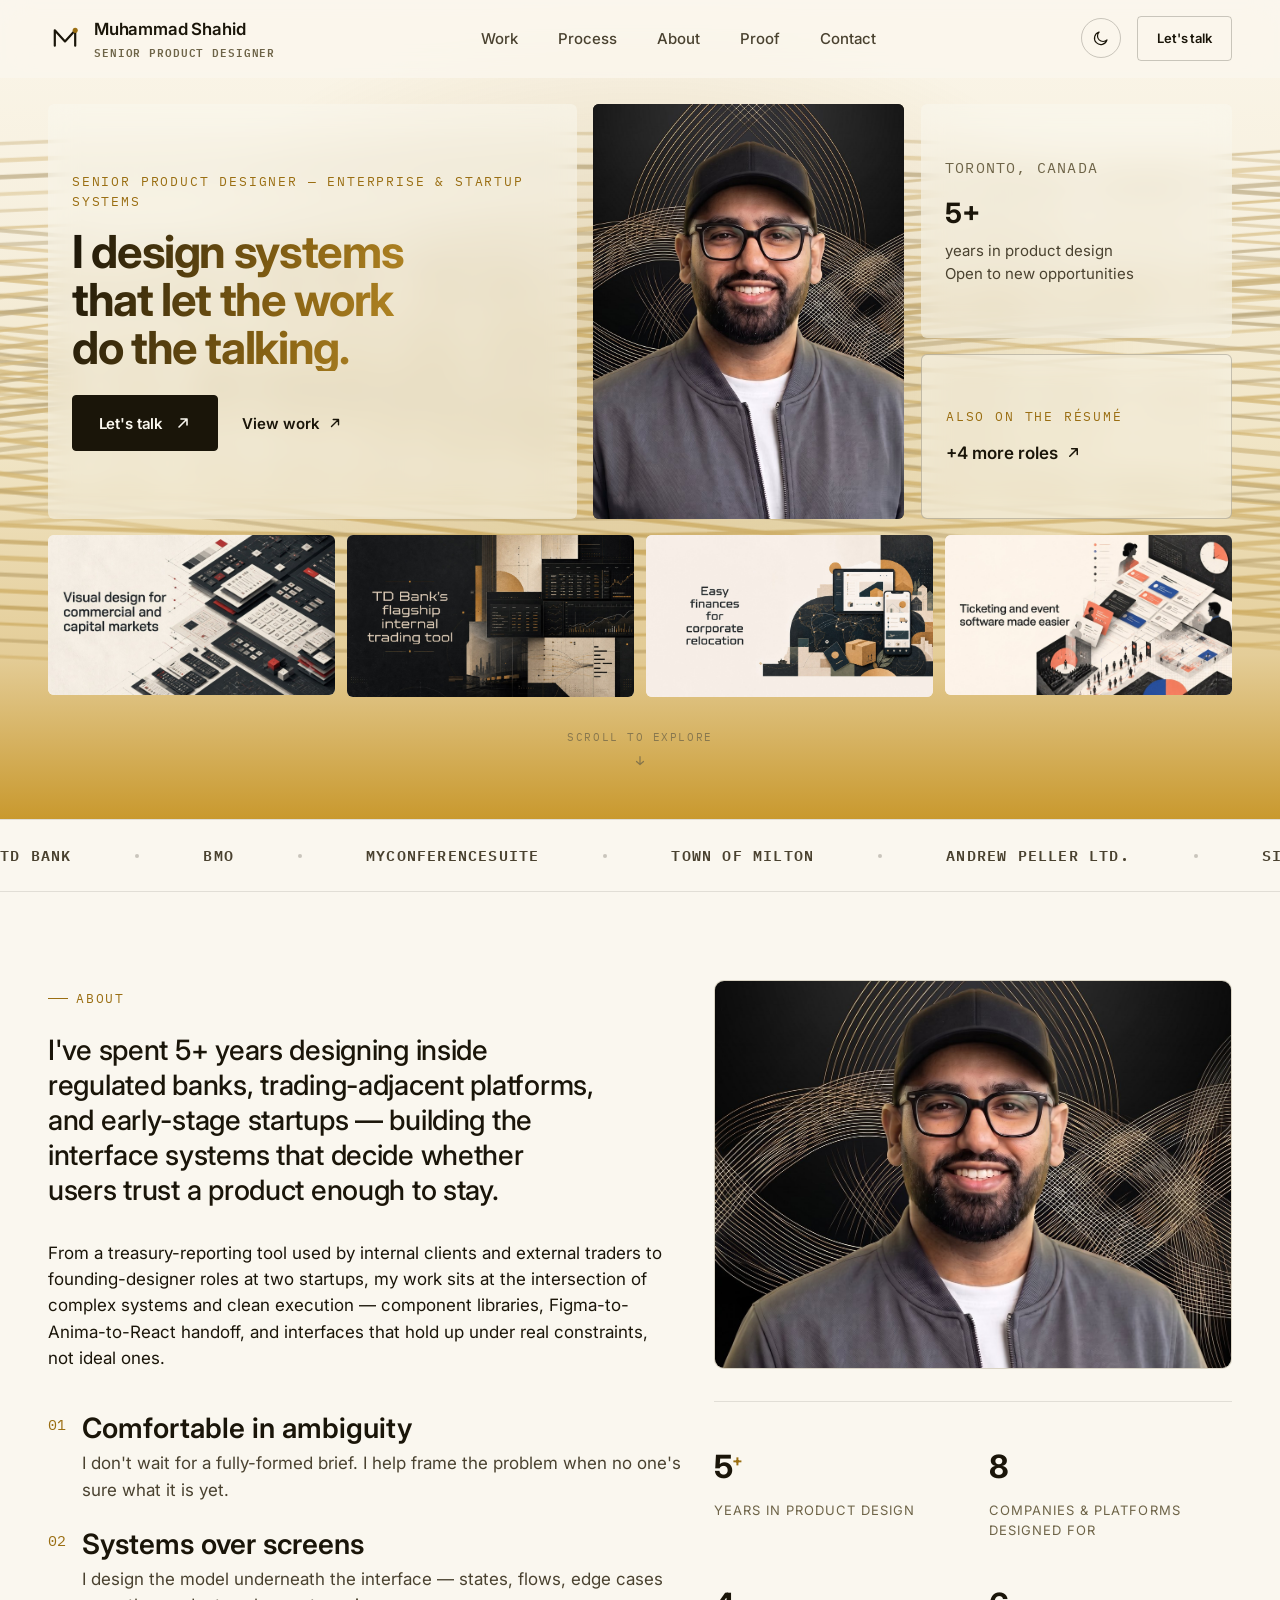
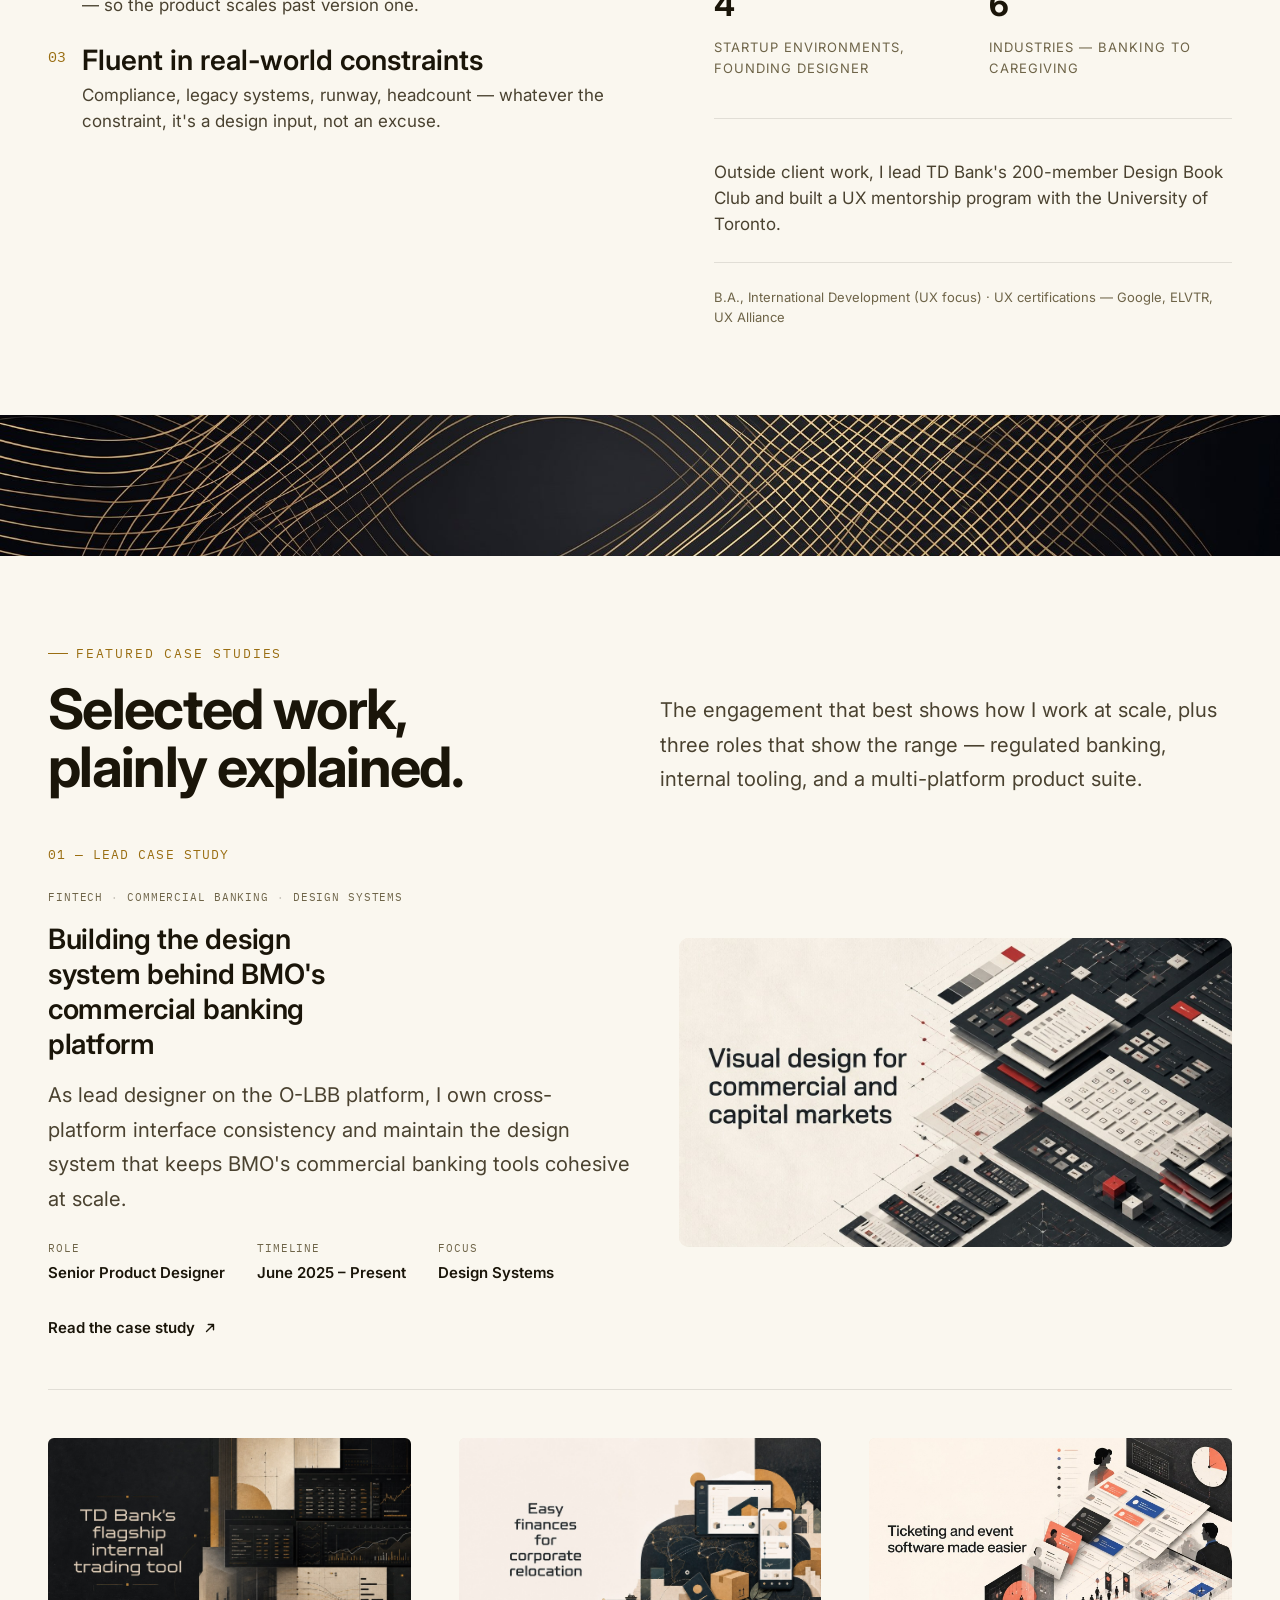
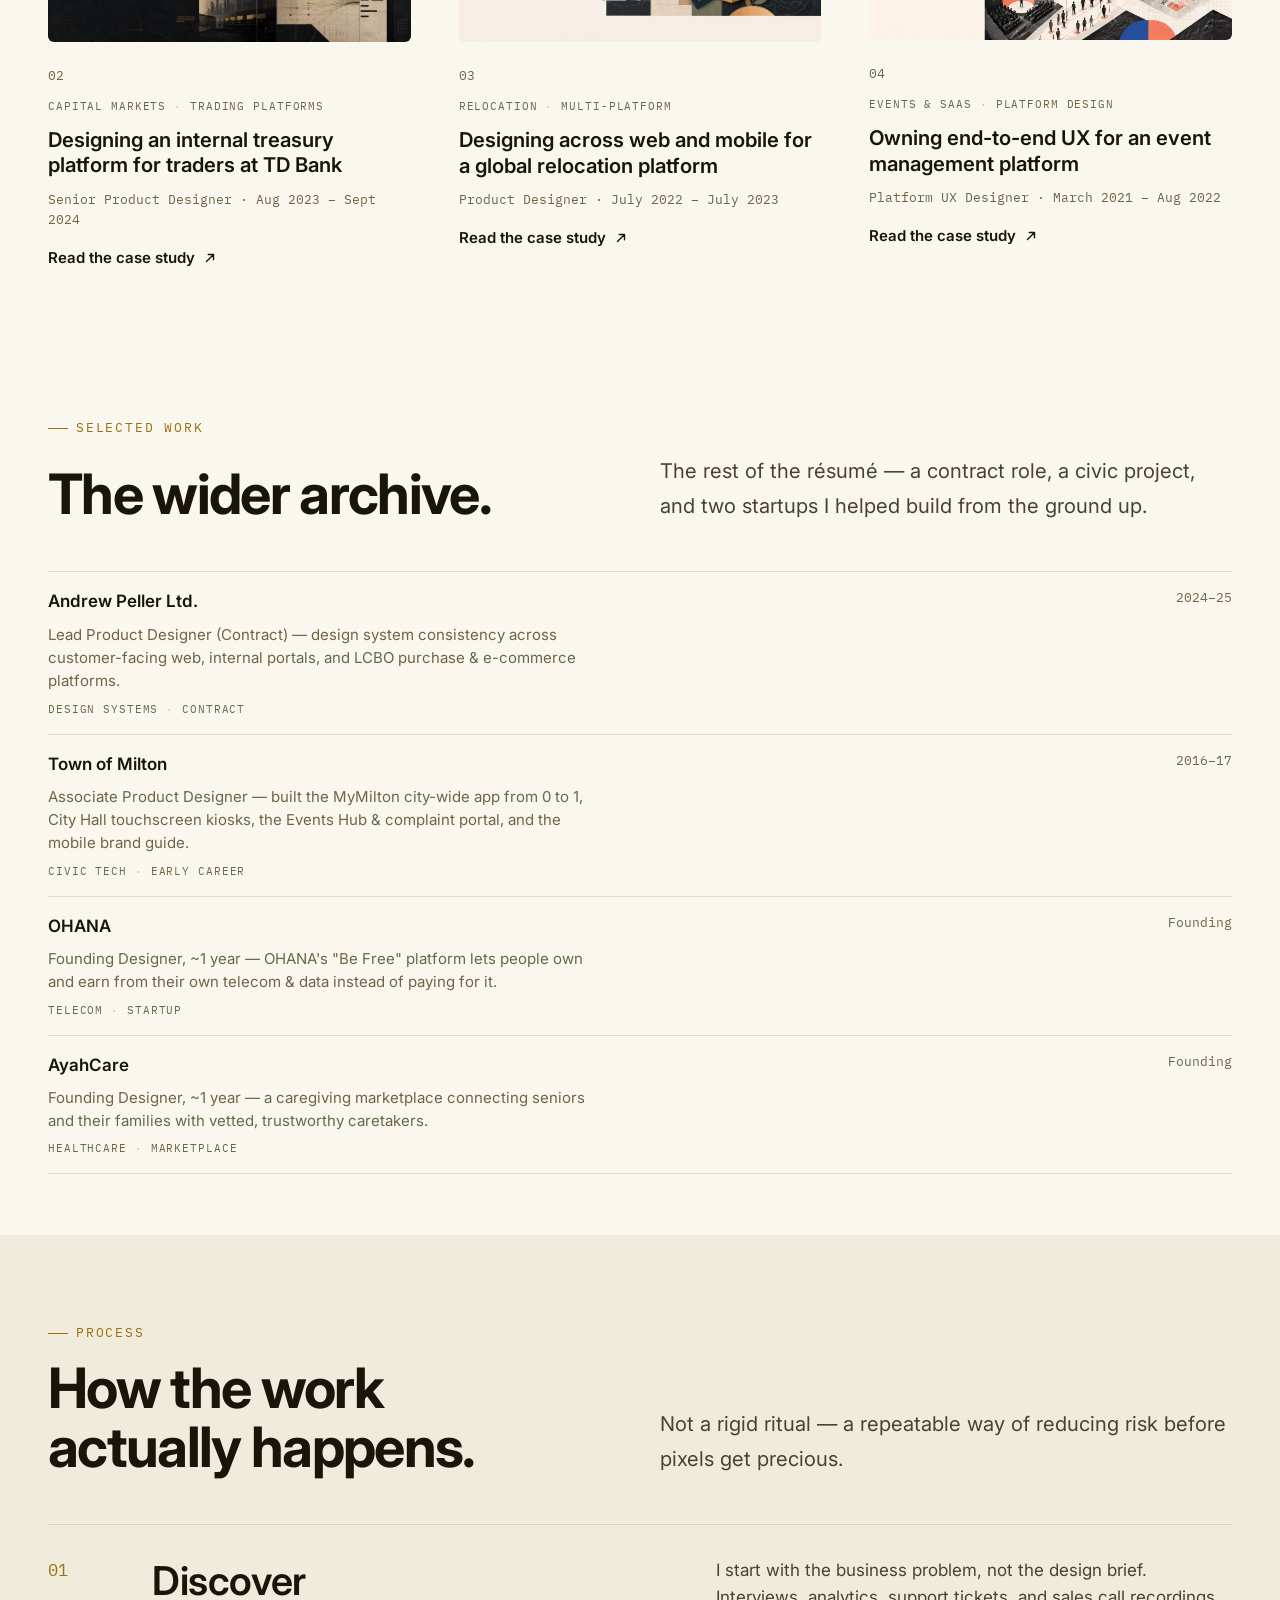
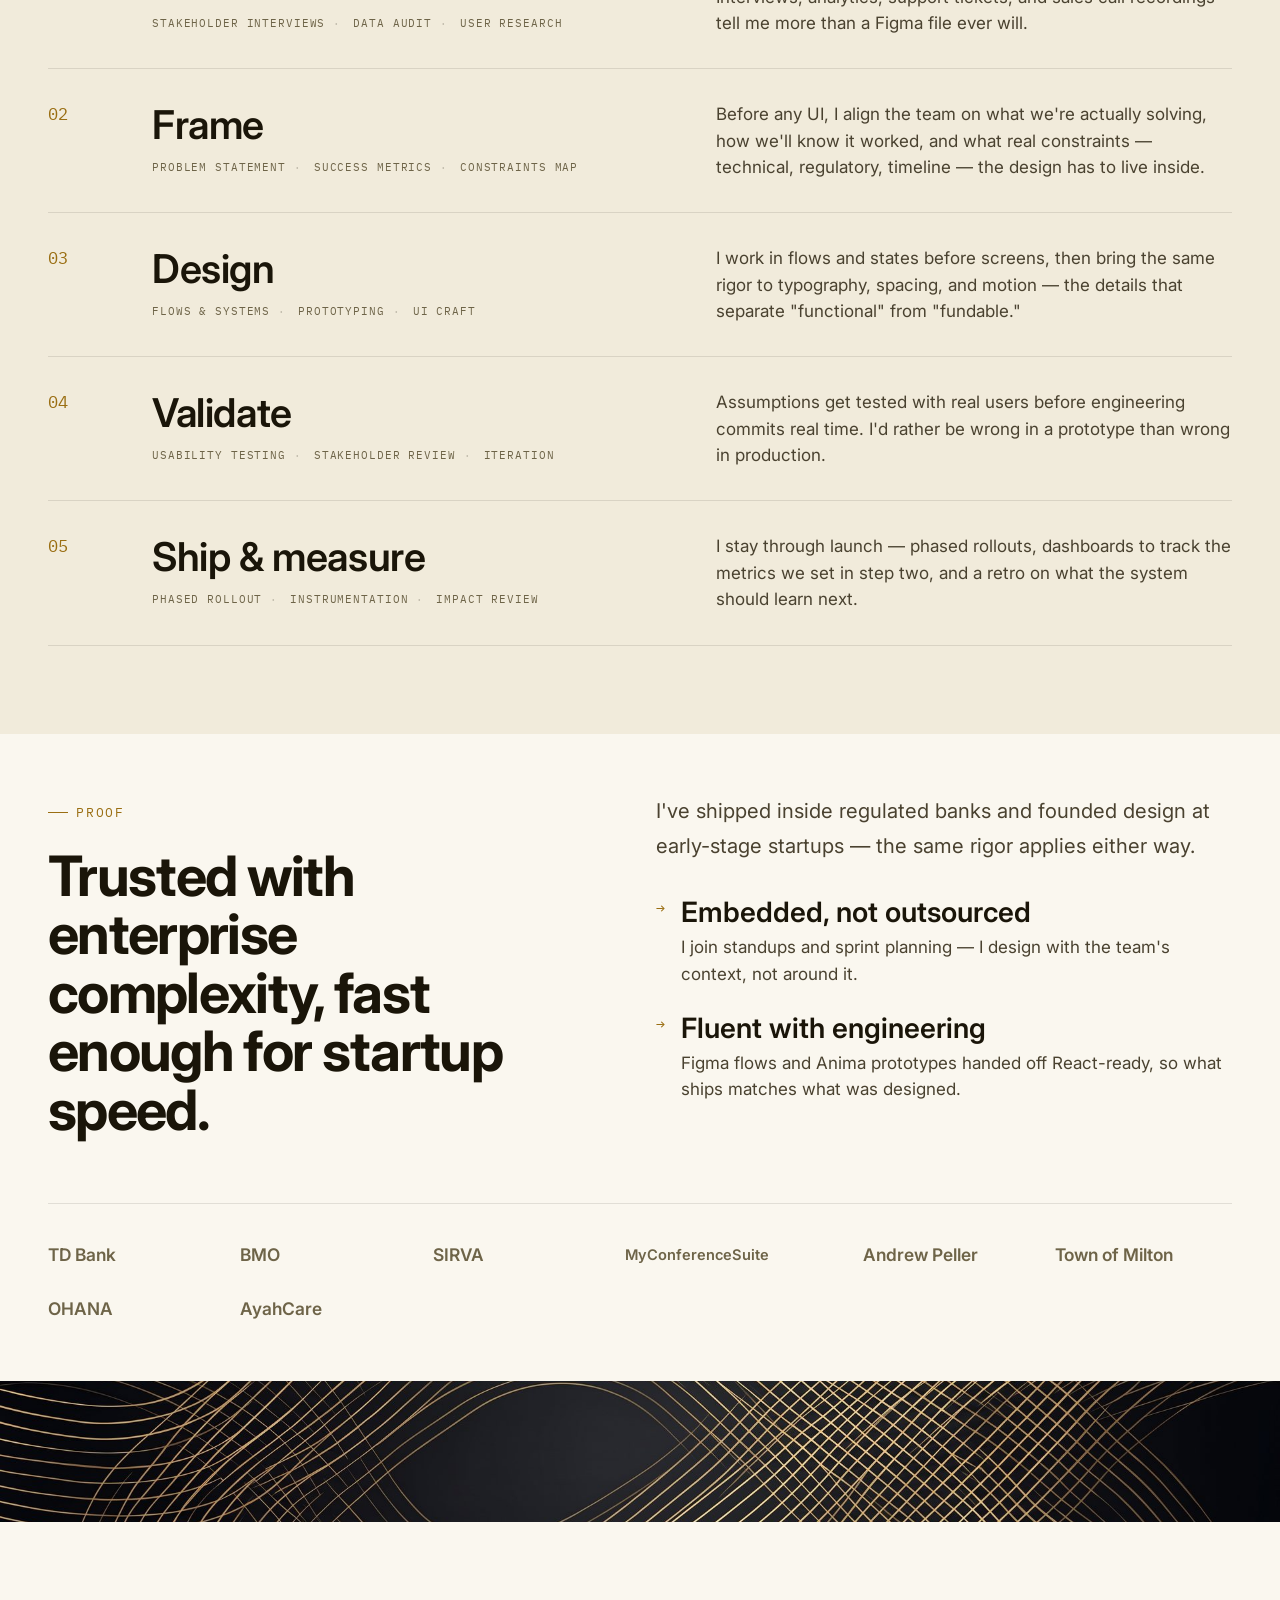
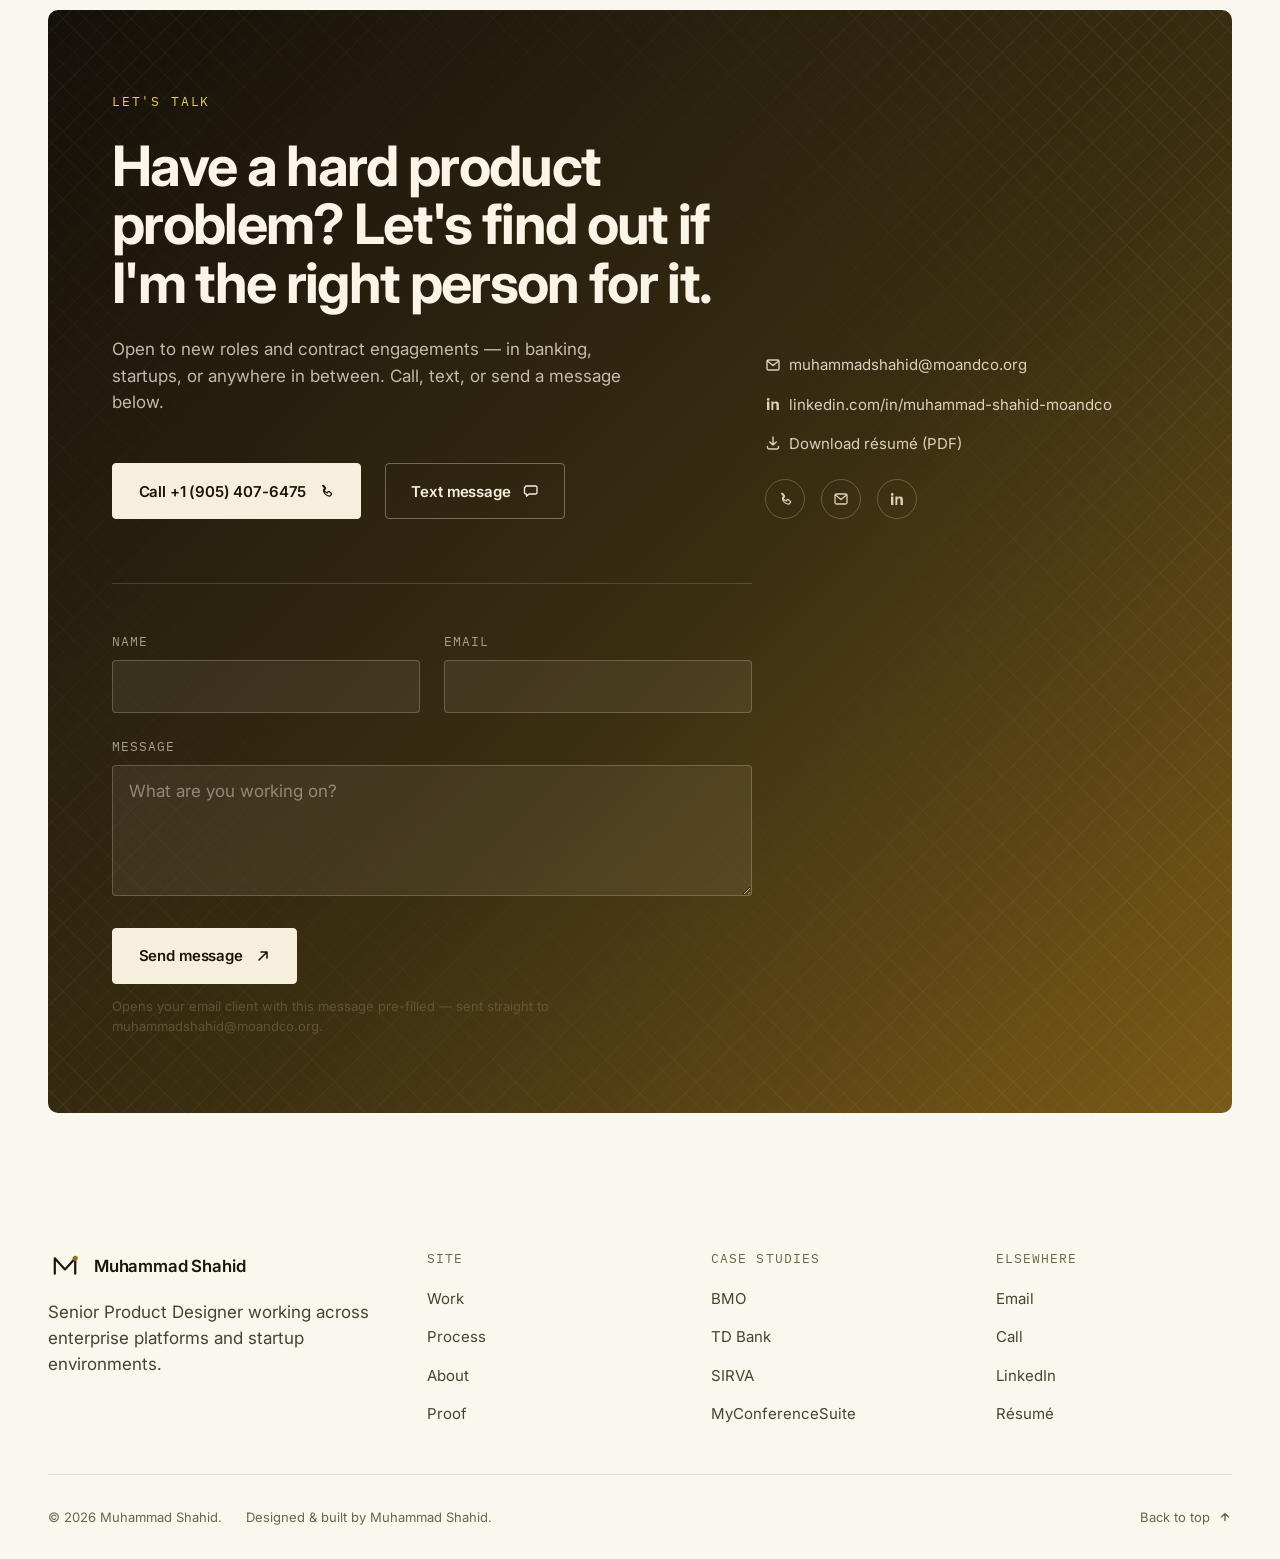
==== commit 41d76608: "Link company logos in Proof section to their official homepages TD Bank, BMO, SIRVA, MyConferenceSui" ====
--- a/index.html
+++ b/index.html
@@ -498,13 +498,13 @@
       </div>
 
       <div class="grid logo-grid" style="margin-top:var(--space-9);" aria-label="Companies Muhammad has worked with">
-        <div class="logo-cell"><svg viewBox="0 0 140 24" aria-hidden="true"><text x="0" y="18" font-family="Inter, sans-serif" font-weight="600" font-size="19" fill="currentColor">TD Bank</text></svg></div>
-        <div class="logo-cell"><svg viewBox="0 0 140 24" aria-hidden="true"><text x="0" y="18" font-family="Inter, sans-serif" font-weight="600" font-size="19" fill="currentColor">BMO</text></svg></div>
-        <div class="logo-cell"><svg viewBox="0 0 140 24" aria-hidden="true"><text x="0" y="18" font-family="Inter, sans-serif" font-weight="600" font-size="19" fill="currentColor">SIRVA</text></svg></div>
-        <div class="logo-cell"><svg viewBox="0 0 190 24" aria-hidden="true"><text x="0" y="18" font-family="Inter, sans-serif" font-weight="600" font-size="16" fill="currentColor">MyConferenceSuite</text></svg></div>
-        <div class="logo-cell"><svg viewBox="0 0 140 24" aria-hidden="true"><text x="0" y="18" font-family="Inter, sans-serif" font-weight="600" font-size="19" fill="currentColor">Andrew Peller</text></svg></div>
-        <div class="logo-cell"><svg viewBox="0 0 140 24" aria-hidden="true"><text x="0" y="18" font-family="Inter, sans-serif" font-weight="600" font-size="19" fill="currentColor">Town of Milton</text></svg></div>
-        <div class="logo-cell"><svg viewBox="0 0 140 24" aria-hidden="true"><text x="0" y="18" font-family="Inter, sans-serif" font-weight="600" font-size="19" fill="currentColor">OHANA</text></svg></div>
+        <a class="logo-cell" href="https://www.td.com/ca/en" target="_blank" rel="noopener" aria-label="TD Bank (opens in a new tab)"><svg viewBox="0 0 140 24" aria-hidden="true"><text x="0" y="18" font-family="Inter, sans-serif" font-weight="600" font-size="19" fill="currentColor">TD Bank</text></svg></a>
+        <a class="logo-cell" href="https://www.bmo.com/en-ca/main/" target="_blank" rel="noopener" aria-label="BMO (opens in a new tab)"><svg viewBox="0 0 140 24" aria-hidden="true"><text x="0" y="18" font-family="Inter, sans-serif" font-weight="600" font-size="19" fill="currentColor">BMO</text></svg></a>
+        <a class="logo-cell" href="https://www.sirva.com/" target="_blank" rel="noopener" aria-label="SIRVA (opens in a new tab)"><svg viewBox="0 0 140 24" aria-hidden="true"><text x="0" y="18" font-family="Inter, sans-serif" font-weight="600" font-size="19" fill="currentColor">SIRVA</text></svg></a>
+        <a class="logo-cell" href="https://myconferencesuite.com/" target="_blank" rel="noopener" aria-label="MyConferenceSuite (opens in a new tab)"><svg viewBox="0 0 190 24" aria-hidden="true"><text x="0" y="18" font-family="Inter, sans-serif" font-weight="600" font-size="16" fill="currentColor">MyConferenceSuite</text></svg></a>
+        <a class="logo-cell" href="https://www.andrewpeller.com/" target="_blank" rel="noopener" aria-label="Andrew Peller (opens in a new tab)"><svg viewBox="0 0 140 24" aria-hidden="true"><text x="0" y="18" font-family="Inter, sans-serif" font-weight="600" font-size="19" fill="currentColor">Andrew Peller</text></svg></a>
+        <a class="logo-cell" href="https://www.milton.ca/" target="_blank" rel="noopener" aria-label="Town of Milton (opens in a new tab)"><svg viewBox="0 0 140 24" aria-hidden="true"><text x="0" y="18" font-family="Inter, sans-serif" font-weight="600" font-size="19" fill="currentColor">Town of Milton</text></svg></a>
+        <a class="logo-cell" href="https://ohanaoath.com/" target="_blank" rel="noopener" aria-label="OHANA (opens in a new tab)"><svg viewBox="0 0 140 24" aria-hidden="true"><text x="0" y="18" font-family="Inter, sans-serif" font-weight="600" font-size="19" fill="currentColor">OHANA</text></svg></a>
         <div class="logo-cell"><svg viewBox="0 0 140 24" aria-hidden="true"><text x="0" y="18" font-family="Inter, sans-serif" font-weight="600" font-size="19" fill="currentColor">AyahCare</text></svg></div>
       </div>
     </div>
--- a/css/styles.css
+++ b/css/styles.css
@@ -666,7 +666,7 @@
 }
 .hero-tile--preview:hover img, .hero-tile--preview:focus-visible img { transform: scale(1.02); }
 
-.hero-tile--meta { padding: var(--space-5); }
+.hero-tile--meta { padding: var(--space-5); display: flex; flex-direction: column; justify-content: center; }
 .hero-tile--meta p { font-size: var(--fs-body-s); color: var(--c-ink-soft); }
 .hero-meta-location {
   font-family: var(--font-mono);
@@ -683,6 +683,9 @@
   padding: var(--space-5);
   border: 1px solid var(--c-border-strong);
   border-radius: var(--radius-m);
+  display: flex;
+  flex-direction: column;
+  justify-content: center;
 }
 .hero-tile-archive-label {
   display: flex;
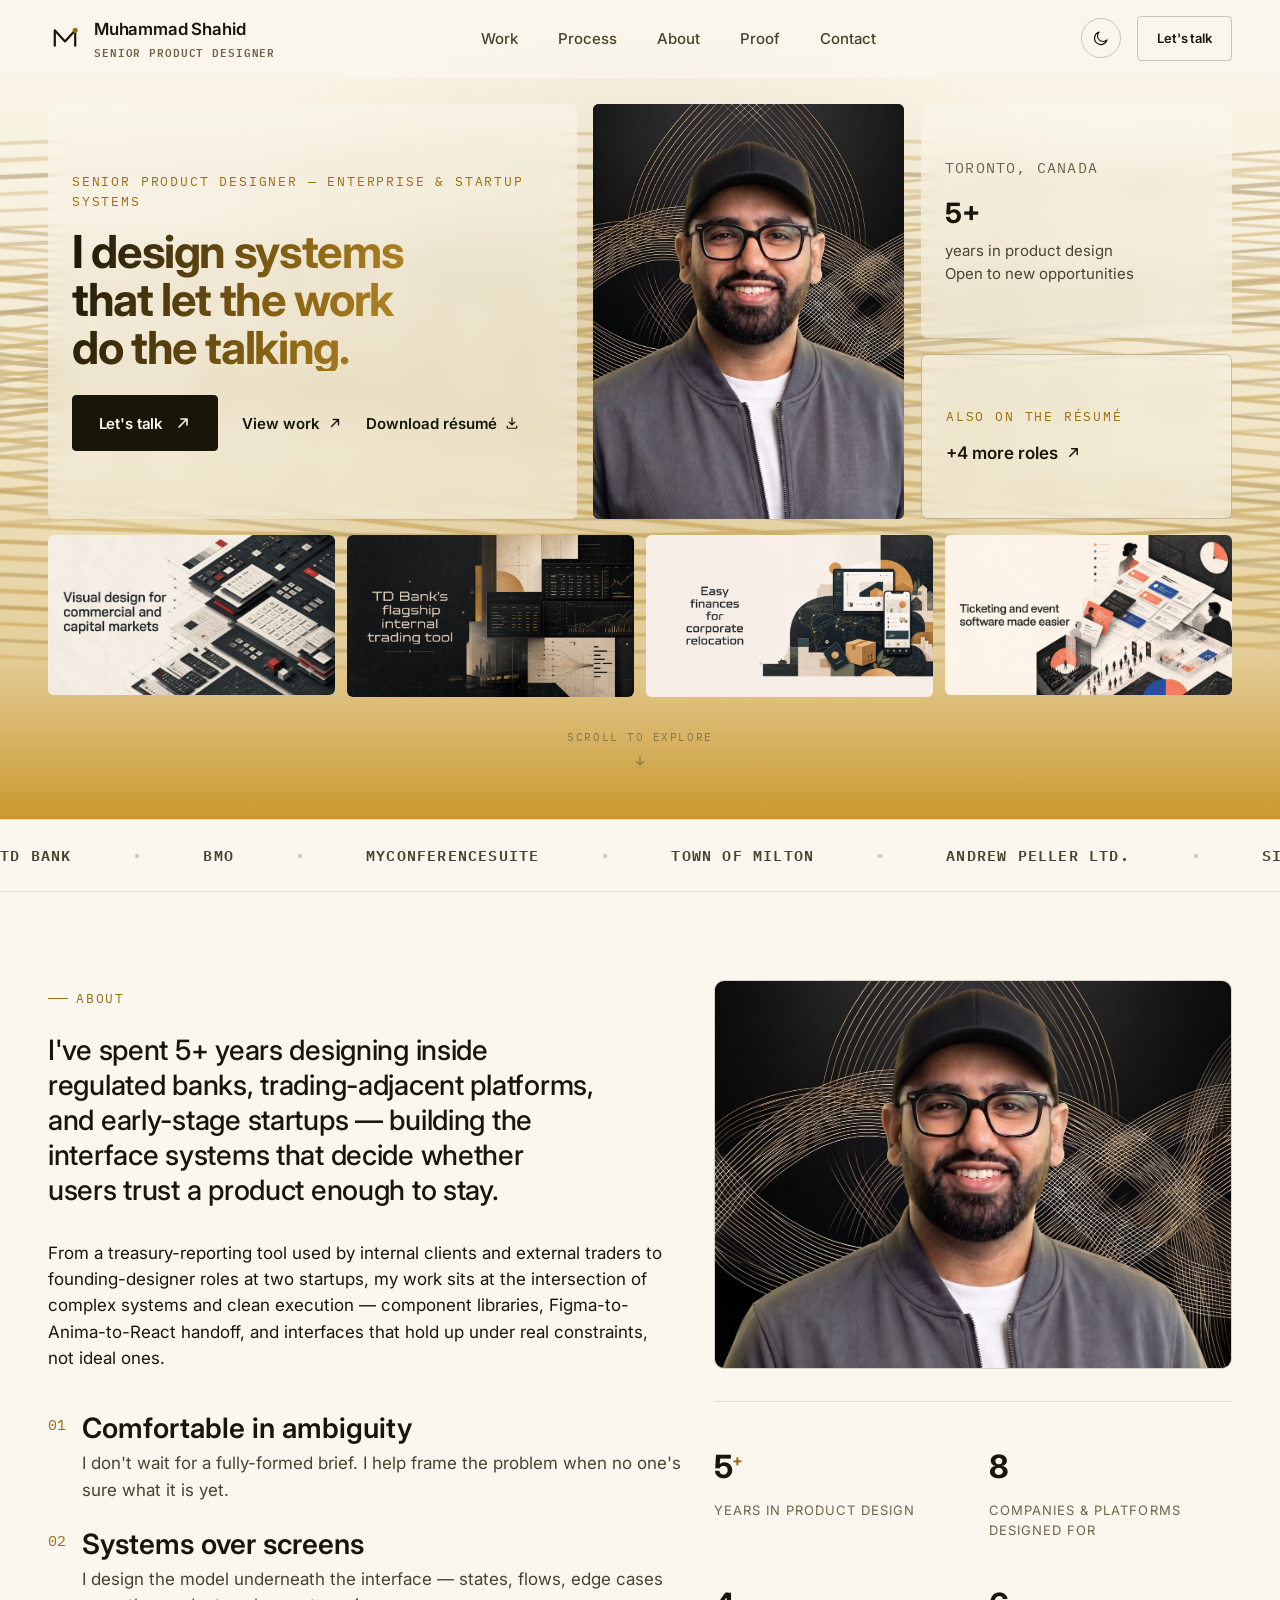
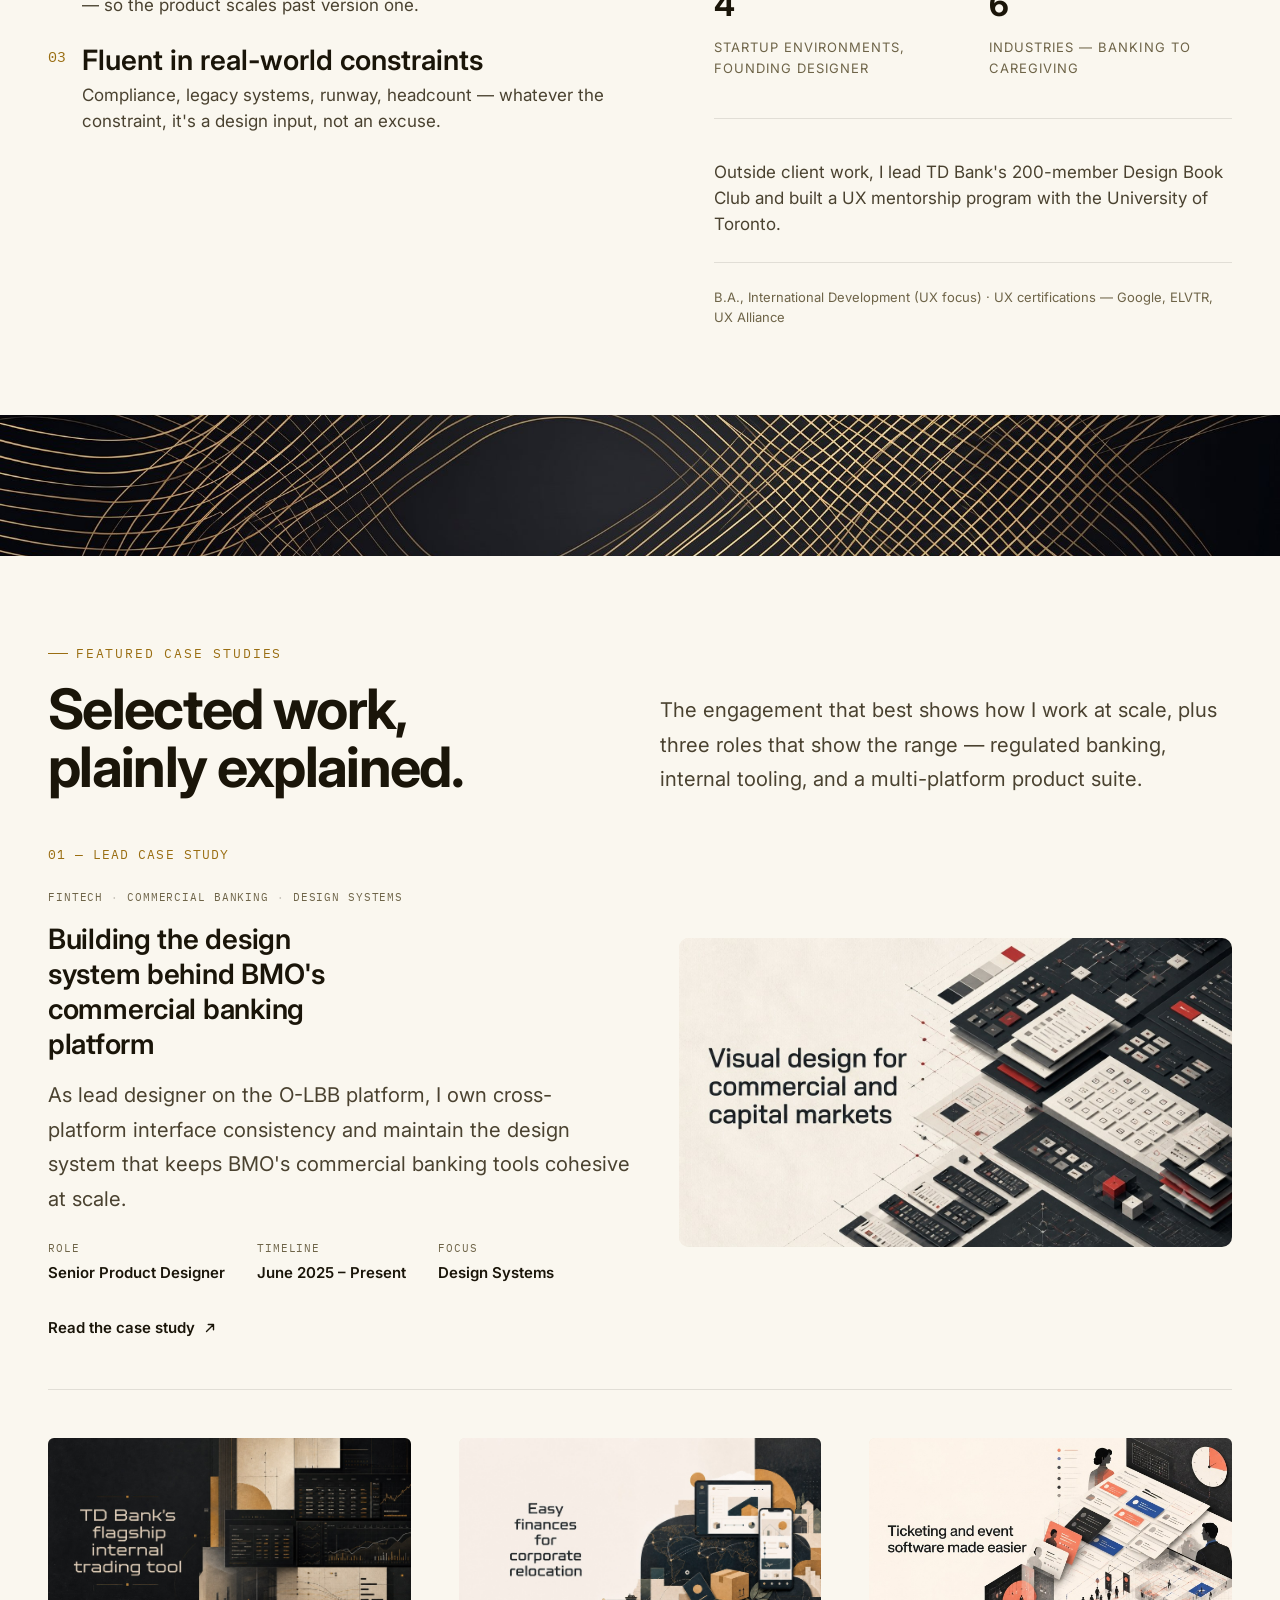
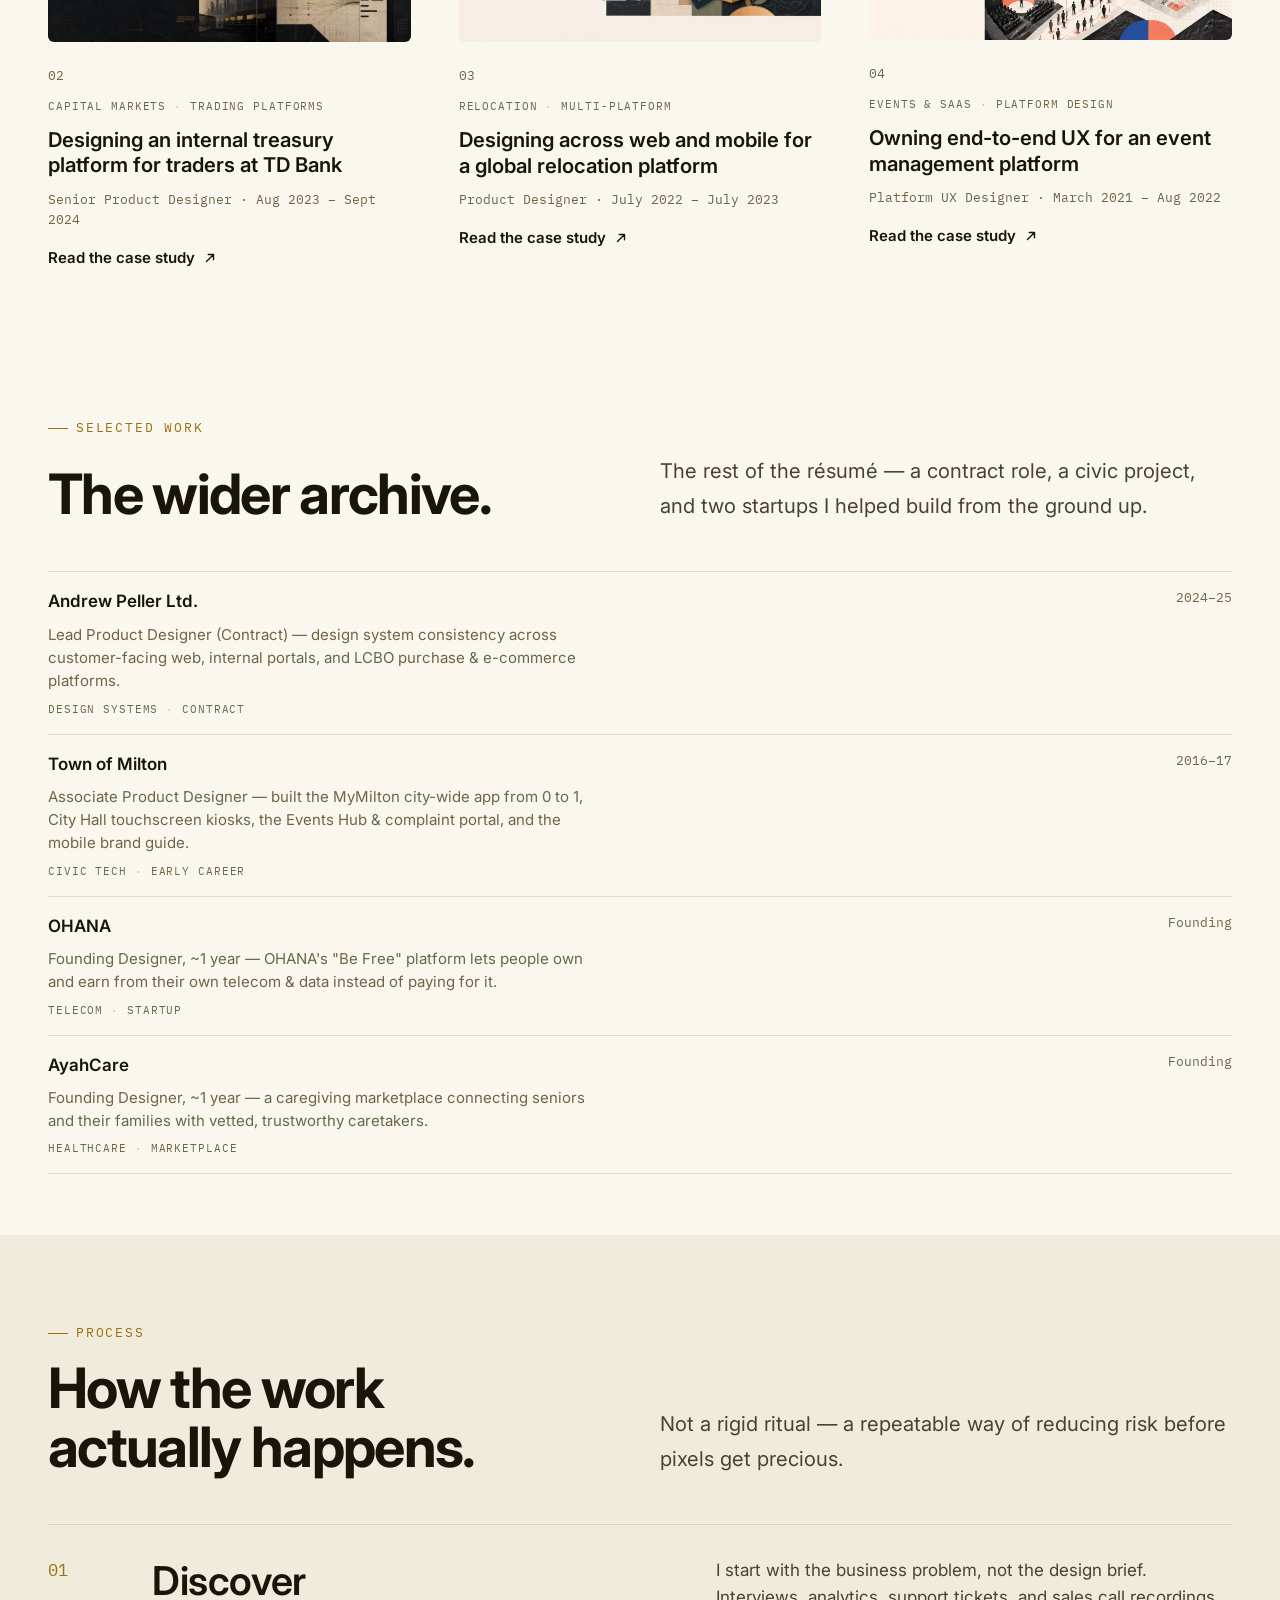
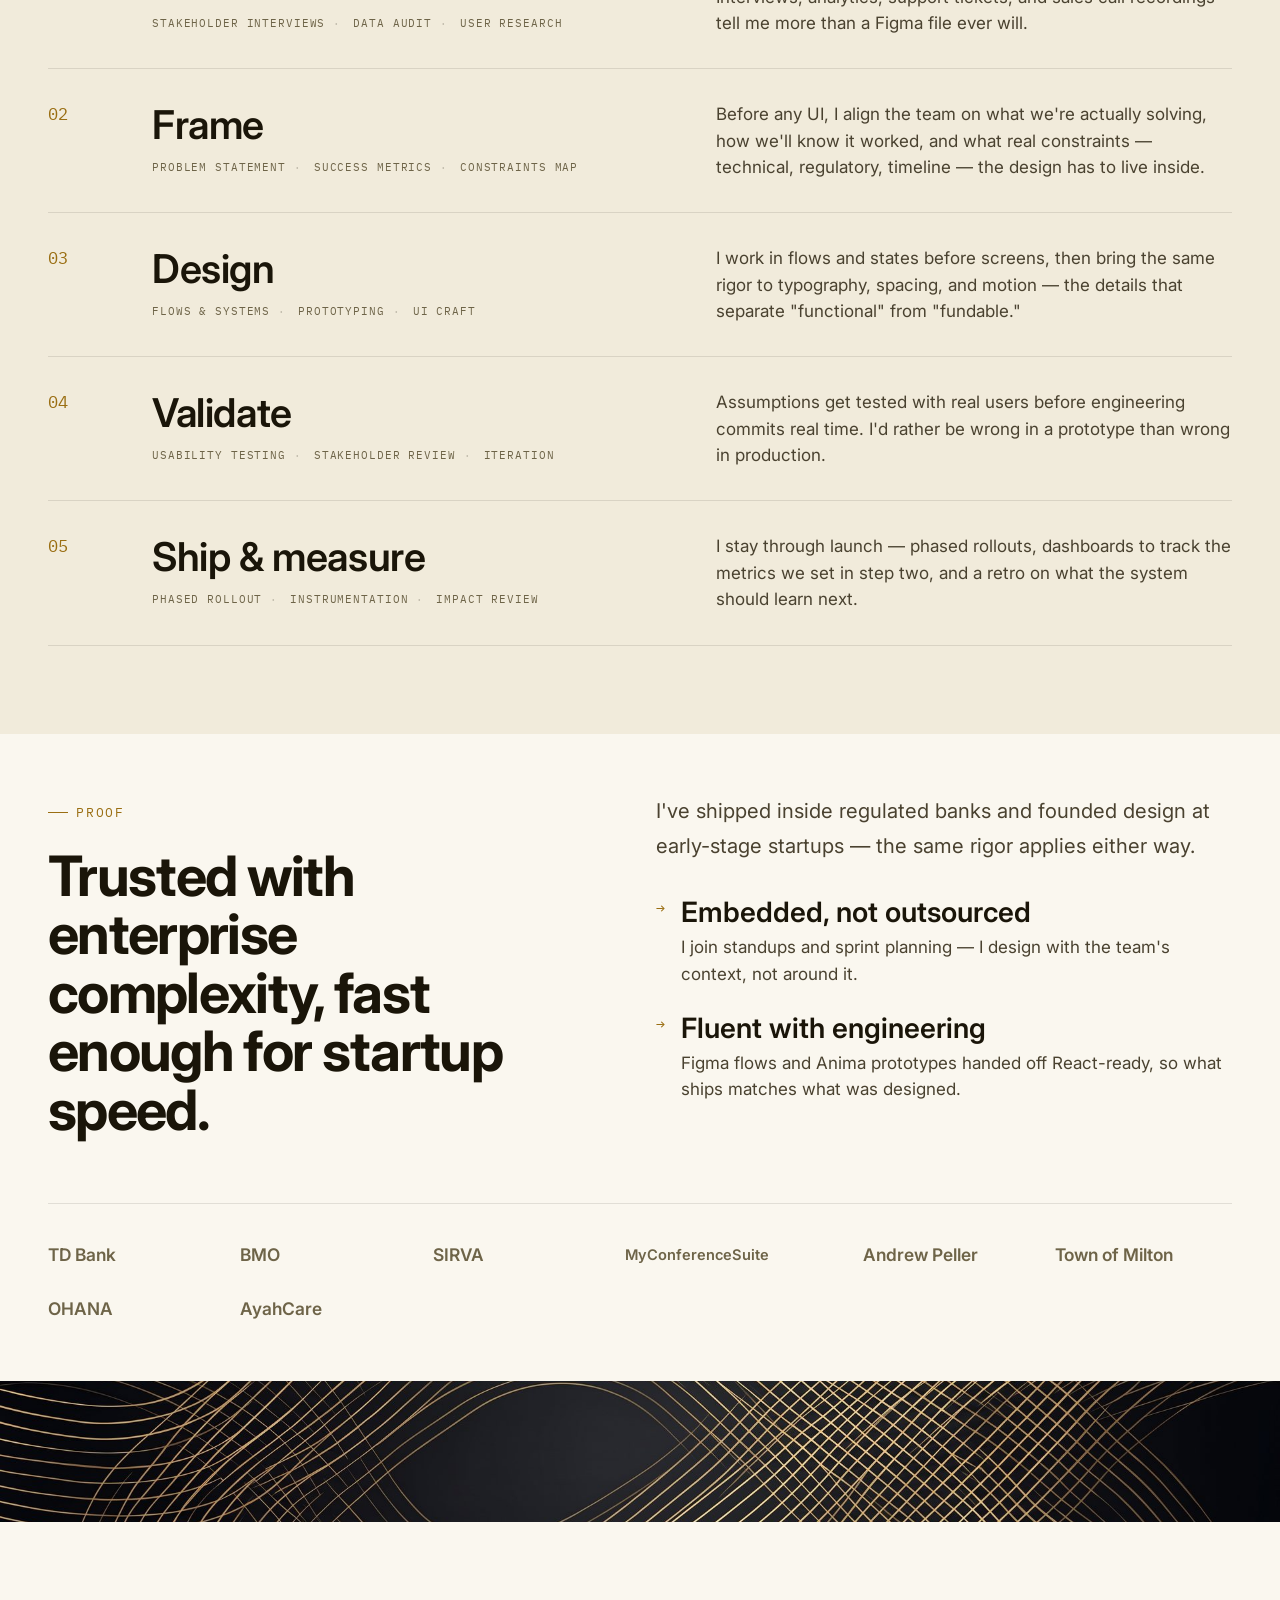
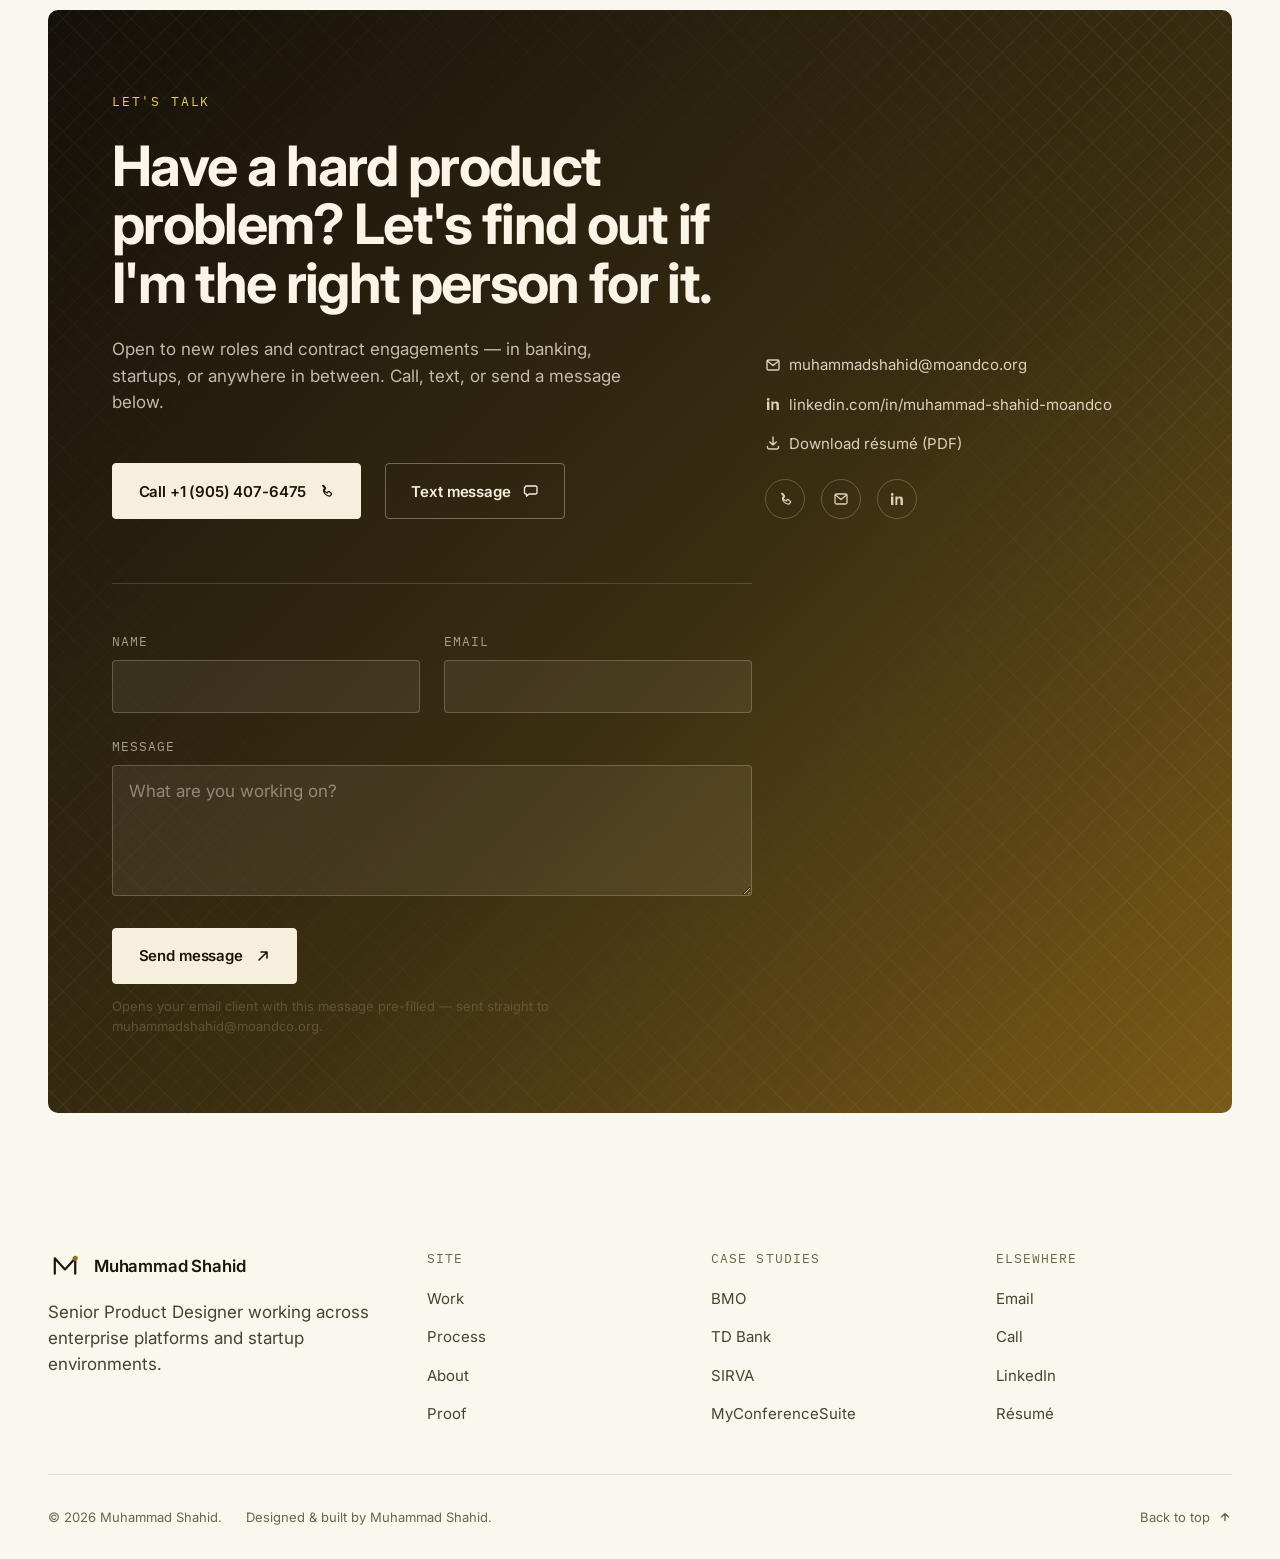
==== commit c4aef047: "Add résumé download to hero CTA row, update BMO link to personal banking Hero now offers a third act" ====
--- a/index.html
+++ b/index.html
@@ -157,6 +157,10 @@
               View work
               <svg viewBox="0 0 16 16" fill="none" aria-hidden="true"><path d="M4 12 12 4M6 4h6v6" stroke="currentColor" stroke-width="1.6" stroke-linecap="round" stroke-linejoin="round"/></svg>
             </a>
+            <a class="text-link" href="assets/muhammad-shahid-resume.pdf" download>
+              Download résumé
+              <svg viewBox="0 0 16 16" fill="none" aria-hidden="true"><path d="M8 2v8m0 0L4.8 7M8 10l3.2-3" stroke="currentColor" stroke-width="1.4" stroke-linecap="round" stroke-linejoin="round"/><path d="M2.5 11.5v1a1.5 1.5 0 0 0 1.5 1.5h8a1.5 1.5 0 0 0 1.5-1.5v-1" stroke="currentColor" stroke-width="1.4" stroke-linecap="round"/></svg>
+            </a>
           </div>
         </div>
 
@@ -499,7 +503,7 @@
 
       <div class="grid logo-grid" style="margin-top:var(--space-9);" aria-label="Companies Muhammad has worked with">
         <a class="logo-cell" href="https://www.td.com/ca/en" target="_blank" rel="noopener" aria-label="TD Bank (opens in a new tab)"><svg viewBox="0 0 140 24" aria-hidden="true"><text x="0" y="18" font-family="Inter, sans-serif" font-weight="600" font-size="19" fill="currentColor">TD Bank</text></svg></a>
-        <a class="logo-cell" href="https://www.bmo.com/en-ca/main/" target="_blank" rel="noopener" aria-label="BMO (opens in a new tab)"><svg viewBox="0 0 140 24" aria-hidden="true"><text x="0" y="18" font-family="Inter, sans-serif" font-weight="600" font-size="19" fill="currentColor">BMO</text></svg></a>
+        <a class="logo-cell" href="https://www.bmo.com/en-ca/main/personal/" target="_blank" rel="noopener" aria-label="BMO (opens in a new tab)"><svg viewBox="0 0 140 24" aria-hidden="true"><text x="0" y="18" font-family="Inter, sans-serif" font-weight="600" font-size="19" fill="currentColor">BMO</text></svg></a>
         <a class="logo-cell" href="https://www.sirva.com/" target="_blank" rel="noopener" aria-label="SIRVA (opens in a new tab)"><svg viewBox="0 0 140 24" aria-hidden="true"><text x="0" y="18" font-family="Inter, sans-serif" font-weight="600" font-size="19" fill="currentColor">SIRVA</text></svg></a>
         <a class="logo-cell" href="https://myconferencesuite.com/" target="_blank" rel="noopener" aria-label="MyConferenceSuite (opens in a new tab)"><svg viewBox="0 0 190 24" aria-hidden="true"><text x="0" y="18" font-family="Inter, sans-serif" font-weight="600" font-size="16" fill="currentColor">MyConferenceSuite</text></svg></a>
         <a class="logo-cell" href="https://www.andrewpeller.com/" target="_blank" rel="noopener" aria-label="Andrew Peller (opens in a new tab)"><svg viewBox="0 0 140 24" aria-hidden="true"><text x="0" y="18" font-family="Inter, sans-serif" font-weight="600" font-size="19" fill="currentColor">Andrew Peller</text></svg></a>
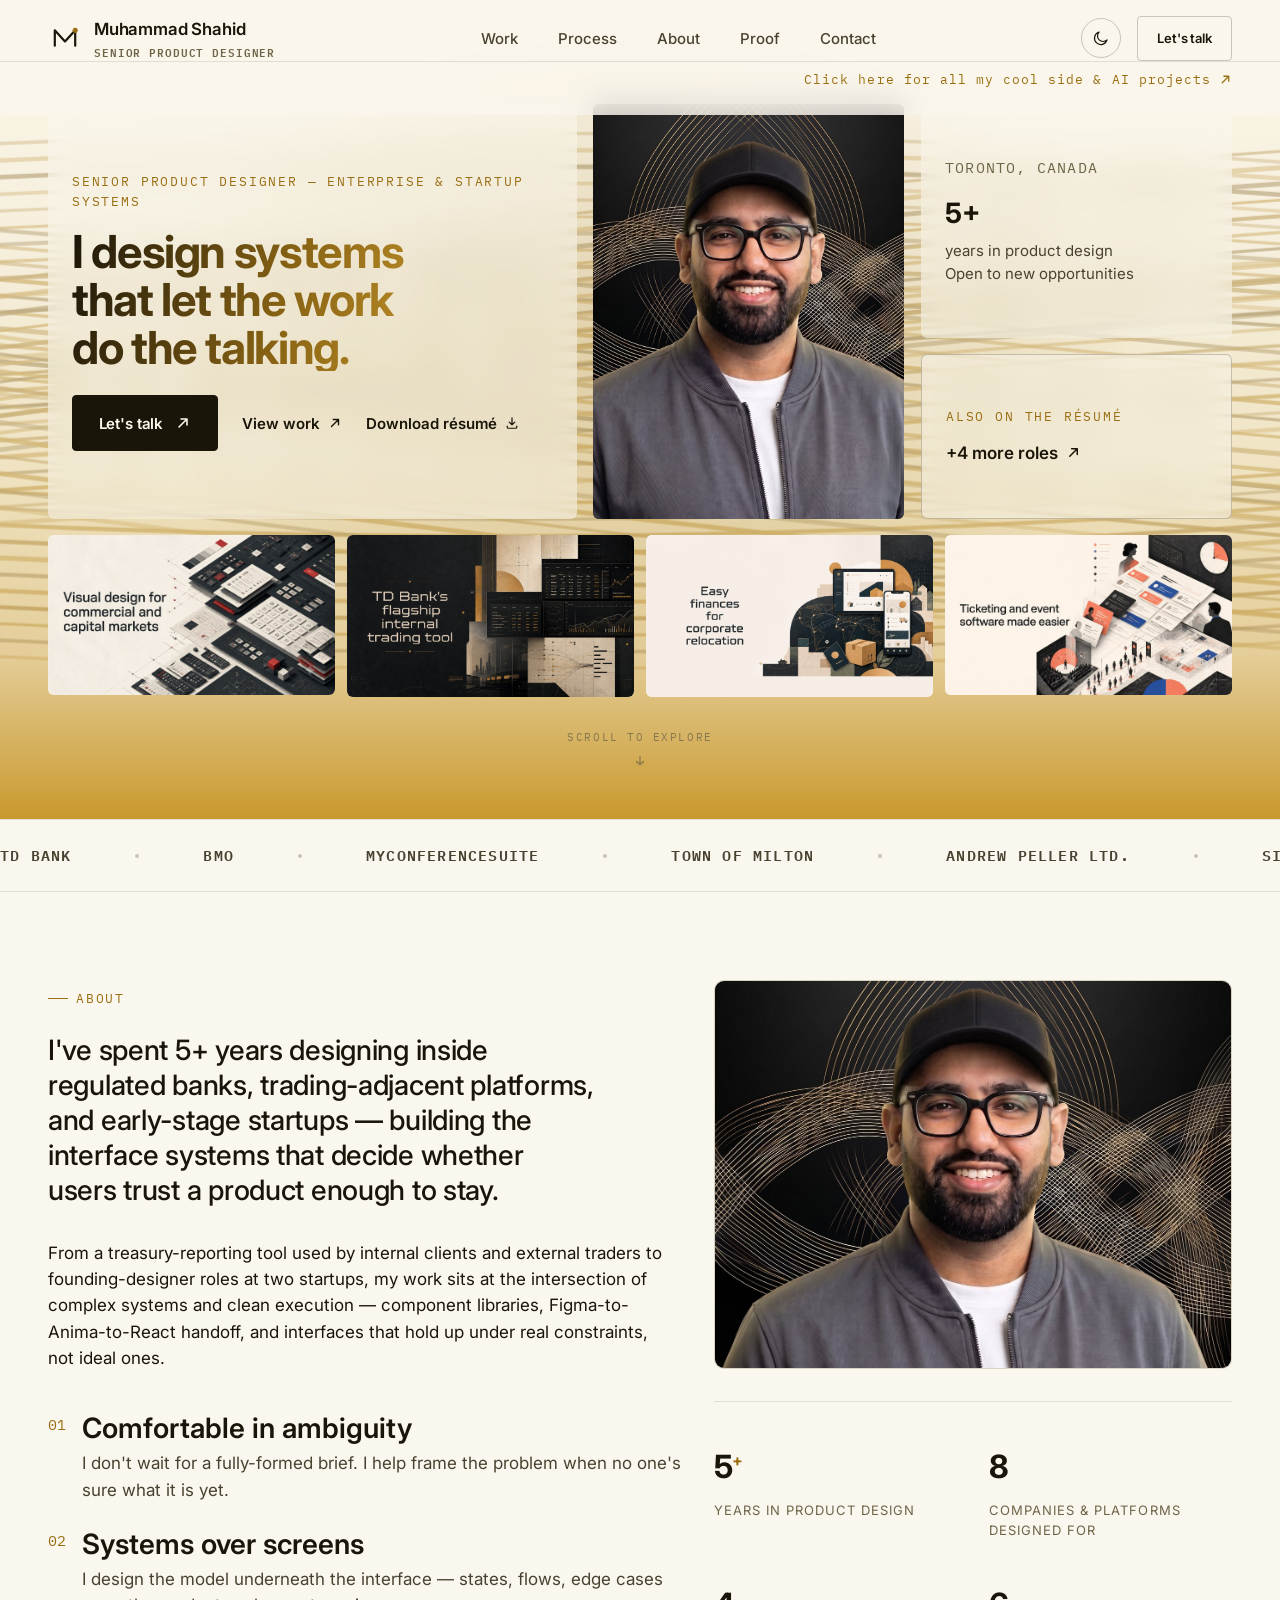
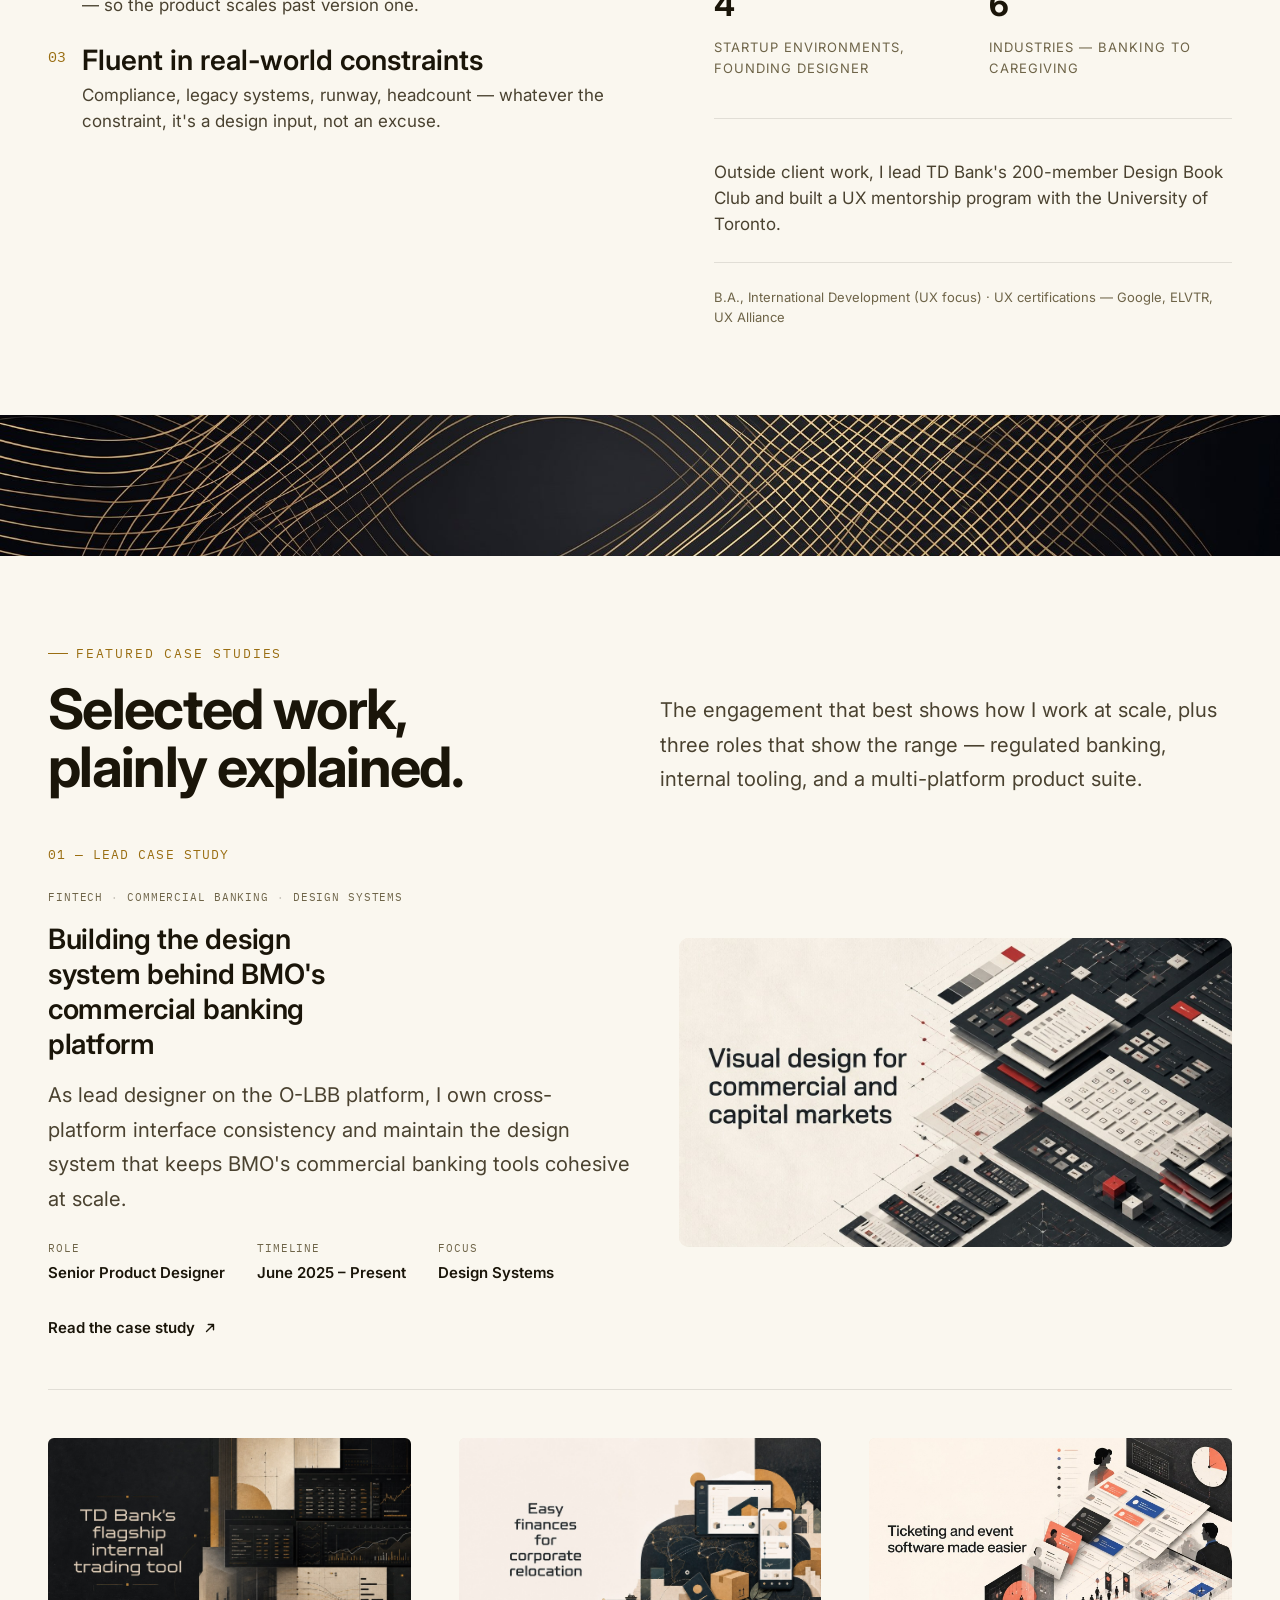
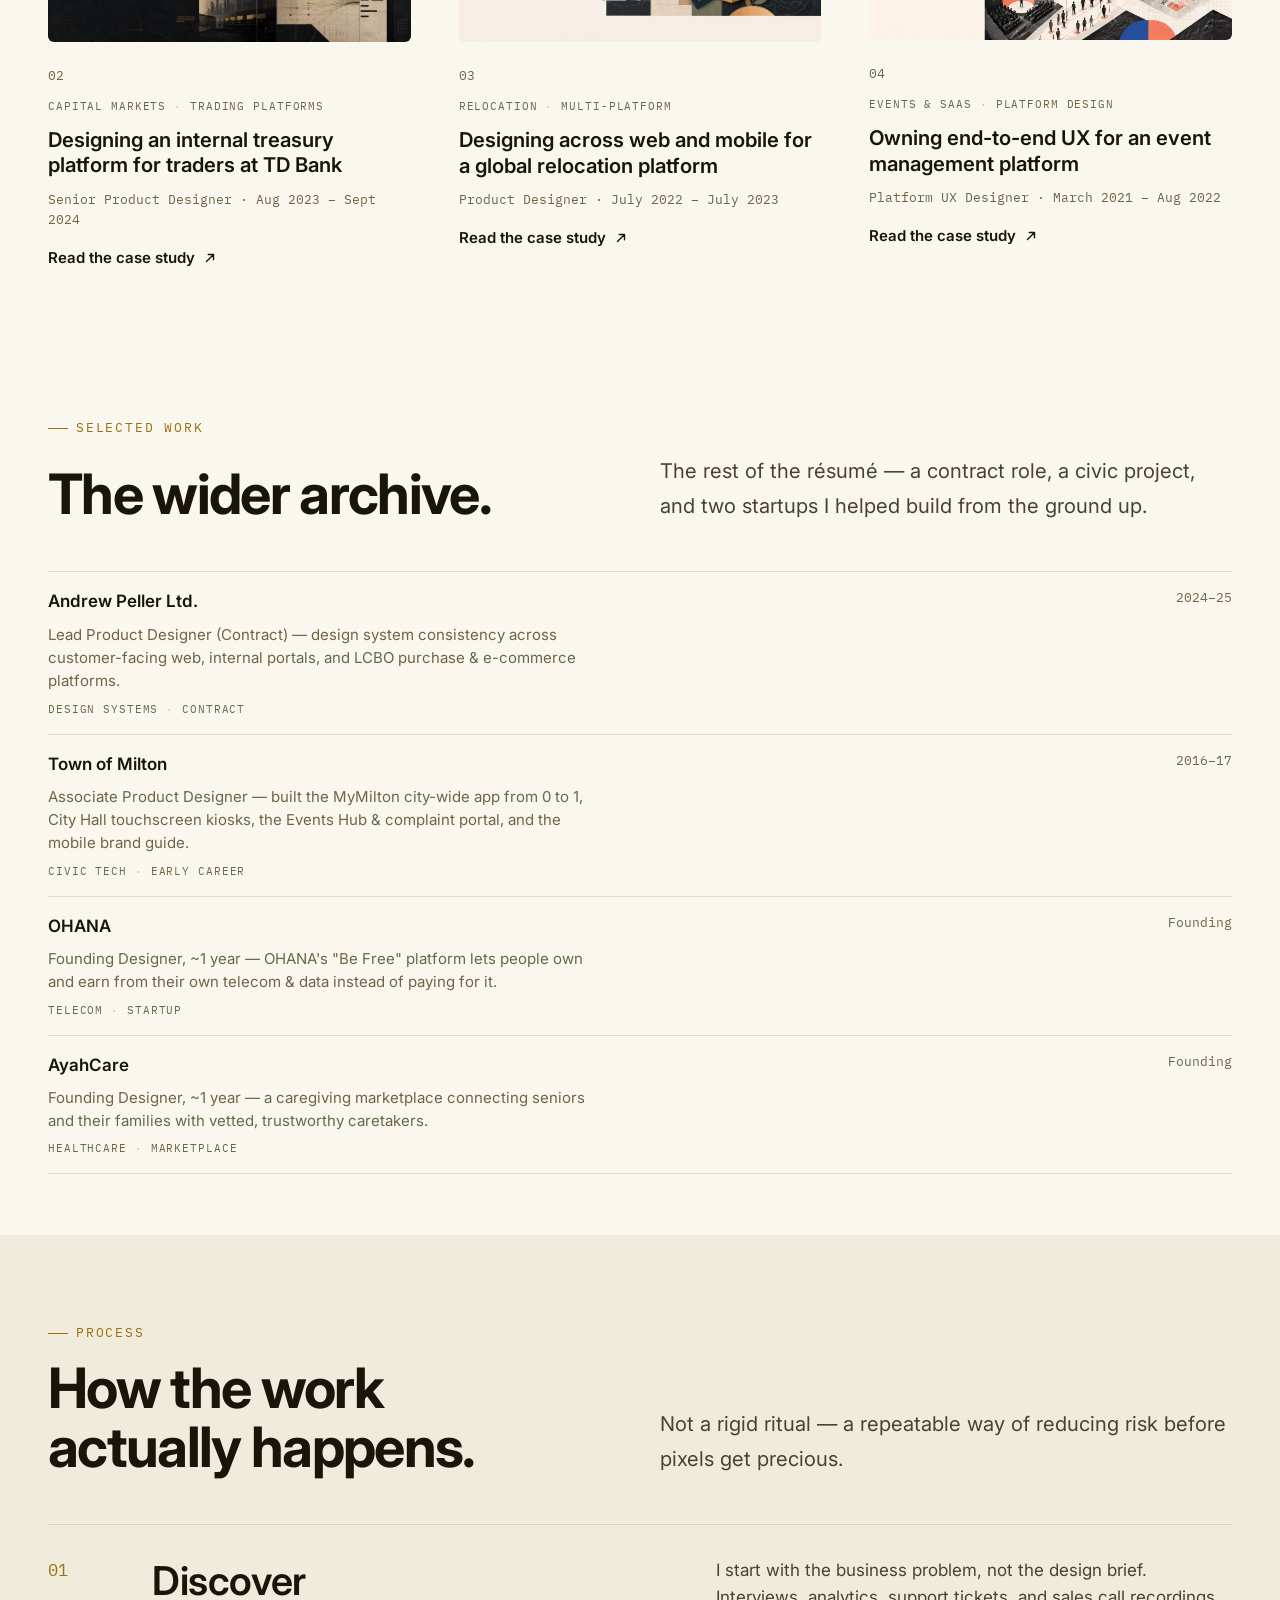
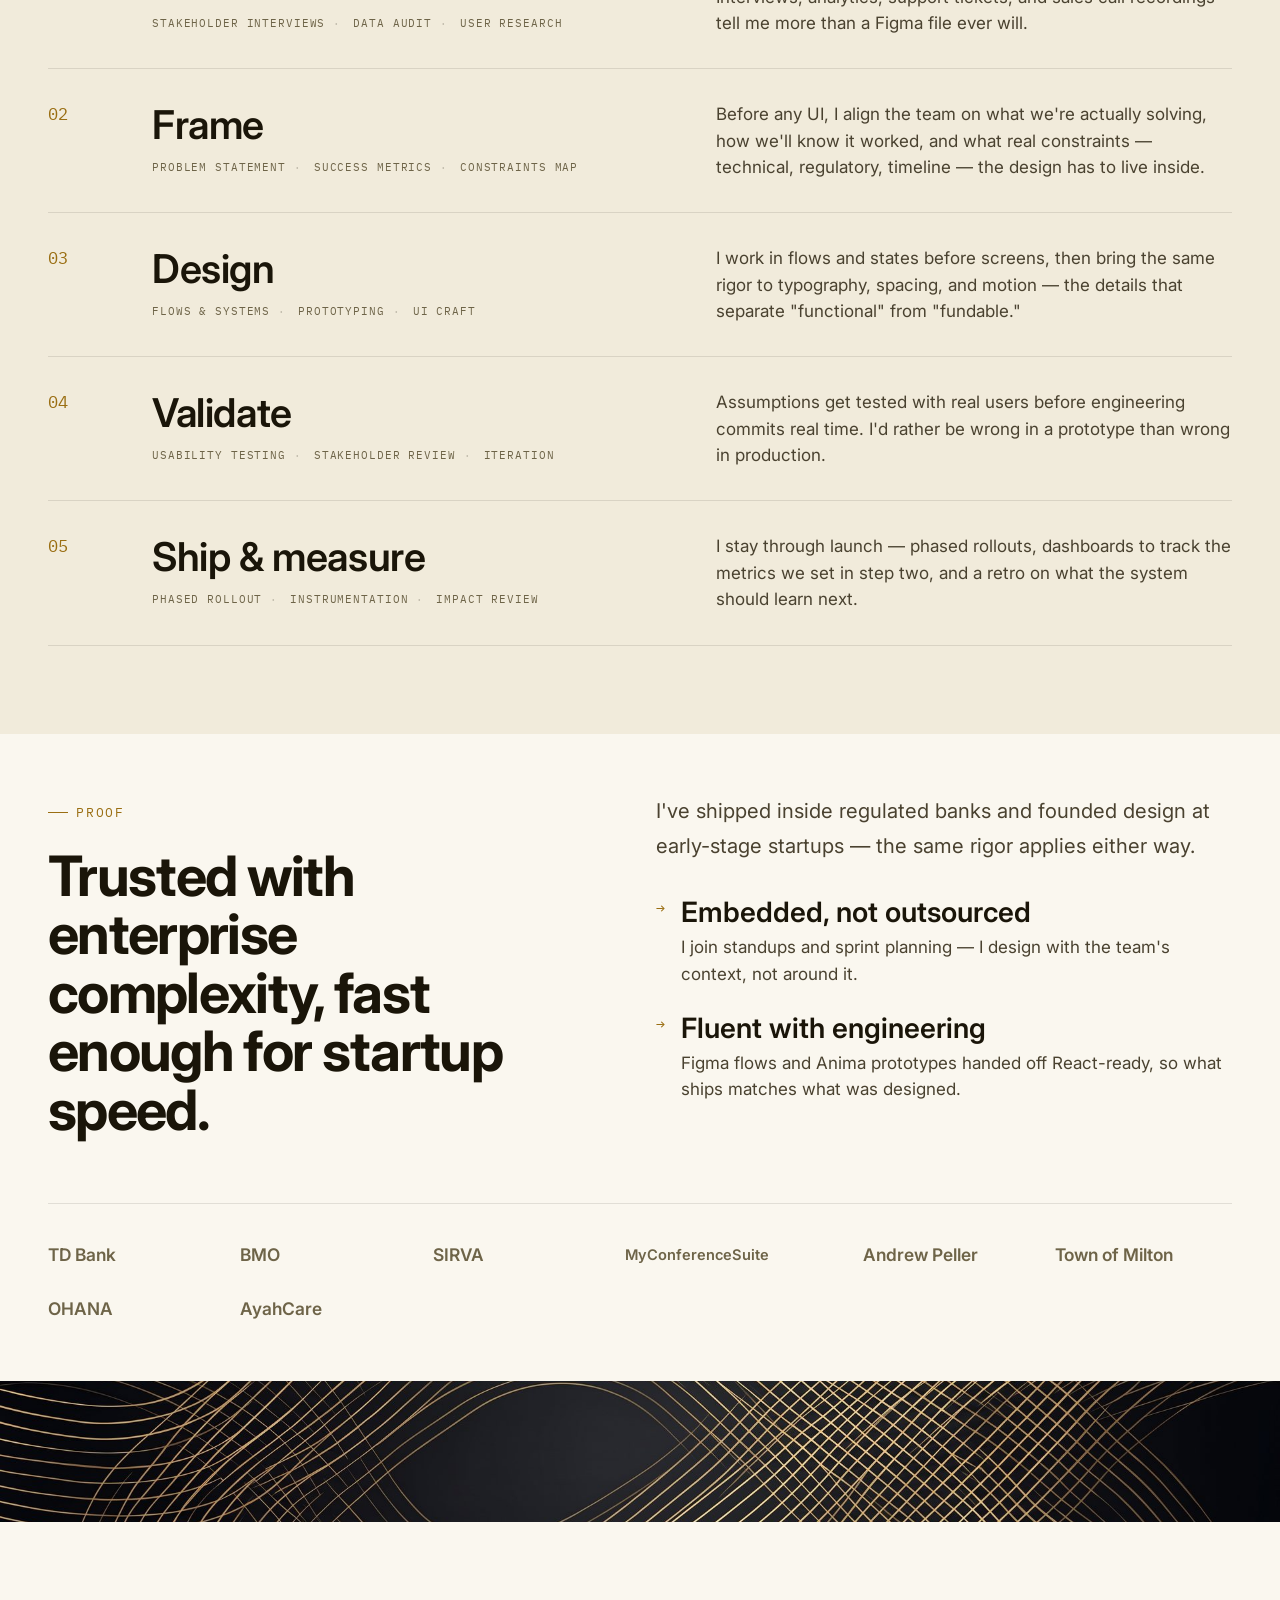
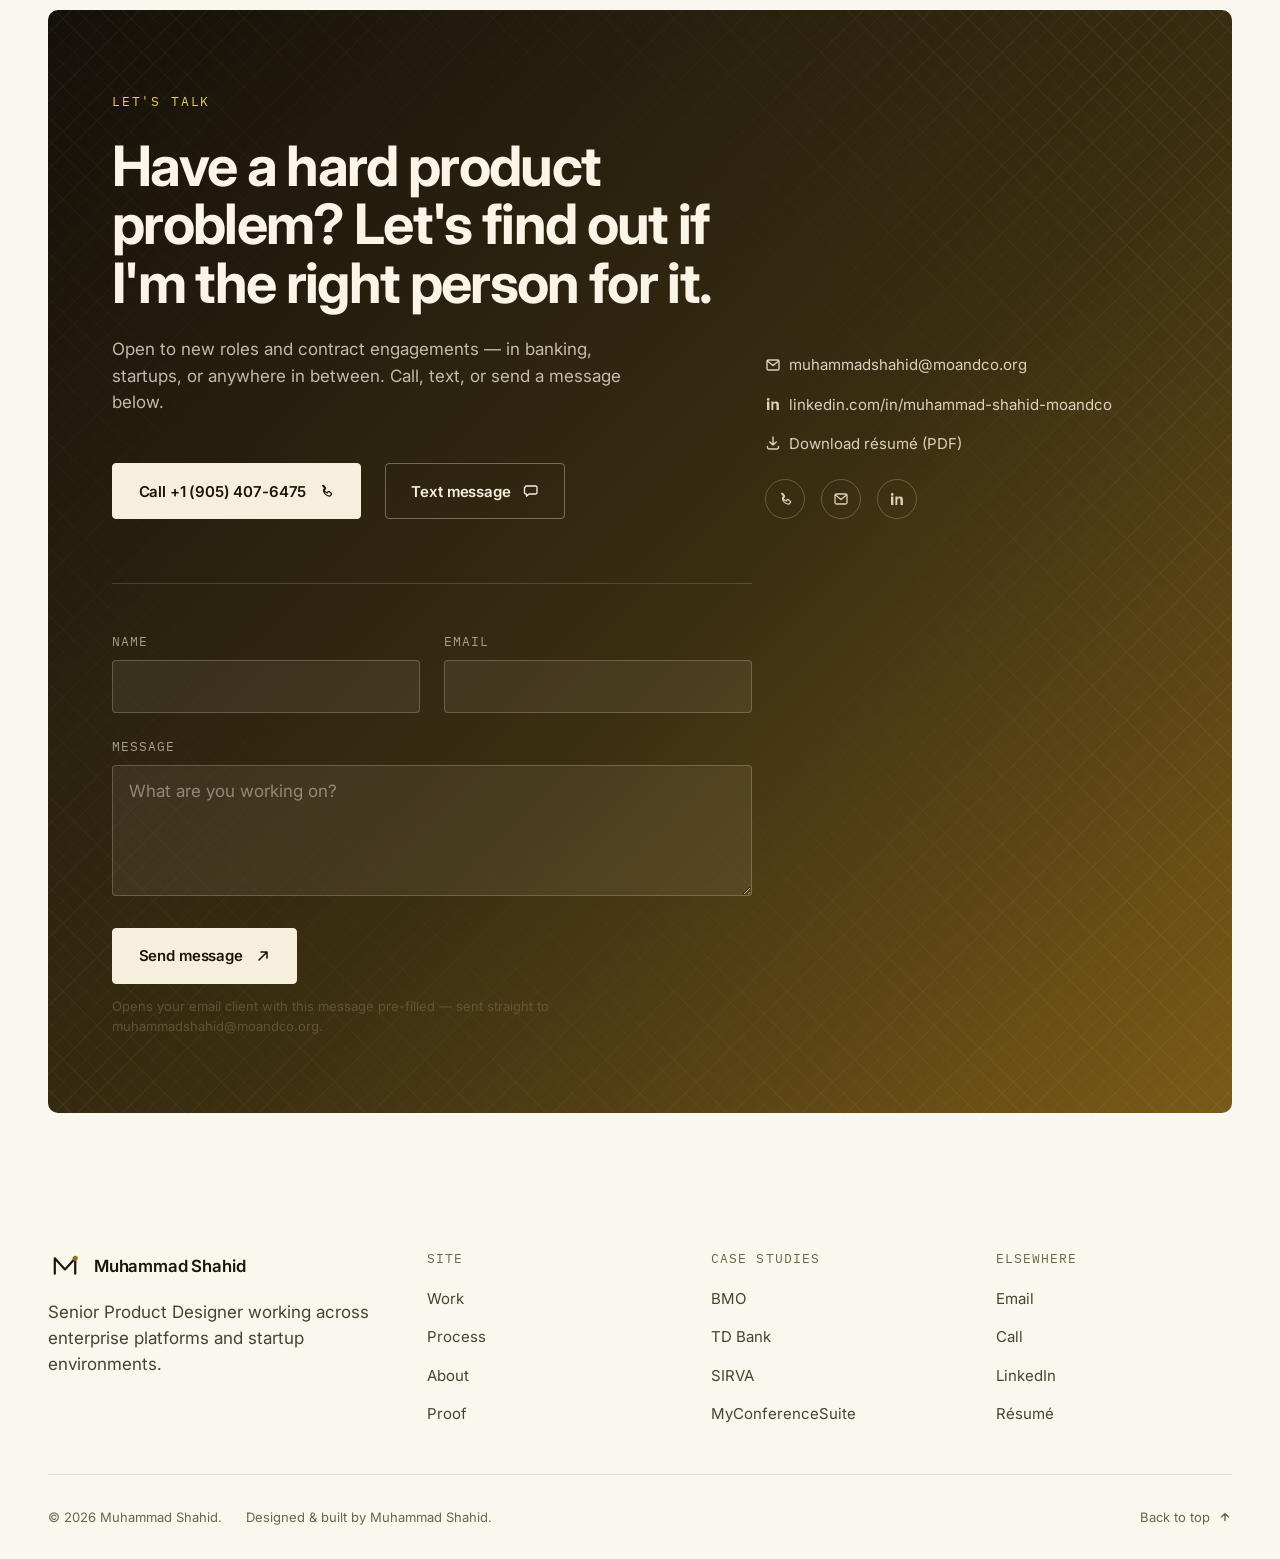
==== commit 6a44ee4a: "Add side-projects landing page and nav banner linking to it New side-projects.html lists three live " ====
--- a/index.html
+++ b/index.html
@@ -44,6 +44,14 @@
       </button>
       <a class="btn btn-ghost nav-cta" href="#contact" data-magnetic>Let's talk</a>
       <button class="nav-toggle" type="button" data-nav-toggle aria-expanded="false" aria-controls="mobile-panel" aria-label="Open menu"><span></span></button>
+    </div>
+  </div>
+  <div class="nav-banner-row">
+    <div class="wrap">
+      <a class="nav-banner-link" href="side-projects.html">
+        Click here for all my cool side &amp; AI projects
+        <svg viewBox="0 0 16 16" fill="none" aria-hidden="true"><path d="M4 12 12 4M6 4h6v6" stroke="currentColor" stroke-width="1.6" stroke-linecap="round" stroke-linejoin="round"/></svg>
+      </a>
     </div>
   </div>
   <div class="nav-progress" data-nav-progress></div>
--- a/css/styles.css
+++ b/css/styles.css
@@ -472,6 +472,26 @@
   width: 0%;
 }
 
+/* Slim utility strip below the main nav row — a standing pointer to work
+   outside client engagements, kept quiet (mono type, hairline rule) so it
+   reads as a footnote, not a promo banner. */
+.nav-banner-row { border-top: 1px solid var(--c-border); }
+.nav-banner-row .wrap { display: flex; justify-content: flex-end; padding-block: var(--space-2); }
+.nav-banner-link {
+  display: inline-flex;
+  align-items: center;
+  gap: var(--space-2);
+  font-family: var(--font-mono);
+  font-size: var(--fs-body-xs);
+  letter-spacing: var(--tracking-wide);
+  color: var(--c-accent);
+  text-align: right;
+  transition: color var(--dur-base) var(--ease-premium);
+}
+.nav-banner-link svg { width: 13px; height: 13px; flex-shrink: 0; transition: transform var(--dur-base) var(--ease-premium); }
+.nav-banner-link:hover, .nav-banner-link:focus-visible { color: var(--c-ink); }
+.nav-banner-link:hover svg, .nav-banner-link:focus-visible svg { transform: translate(3px, -3px); }
+
 .mobile-panel {
   position: fixed;
   inset: 0;
@@ -1076,7 +1096,7 @@
 .back-to-top:hover svg { transform: translateY(-3px); }
 
 /* ---------- 18. Case study detail page ---------- */
-.cs-hero { padding-top: clamp(6rem, 8vw, 7.5rem); padding-bottom: var(--space-7); }
+.cs-hero { padding-top: max(clamp(6rem, 8vw, 7.5rem), calc(var(--nav-h, 5rem) + var(--space-5))); padding-bottom: var(--space-7); }
 .cs-hero-top { display: flex; justify-content: space-between; align-items: center; margin-bottom: var(--space-8); }
 .cs-hero-meta { display: grid; grid-template-columns: repeat(4, 1fr); gap: var(--space-6); margin-top: var(--space-8); padding-top: var(--space-6); border-top: 1px solid var(--c-border); }
 .cs-hero-meta dt { font-family: var(--font-mono); font-size: var(--fs-body-xs); text-transform: uppercase; letter-spacing: var(--tracking-wide); color: var(--c-ink-faint); }
@@ -1162,3 +1182,38 @@
 }
 .no-scroll { overflow: hidden; }
 [data-cursor-glow] { position: fixed; width: 420px; height: 420px; border-radius: 50%; pointer-events: none; z-index: 1; opacity: 0; transition: opacity var(--dur-base); background: radial-gradient(circle, var(--c-accent-soft), transparent 70%); filter: blur(10px); mix-blend-mode: var(--glow-blend, normal); }
+
+/* ---------- 21. Side projects ---------- */
+.project-list { display: flex; flex-direction: column; }
+.project-card {
+  display: block;
+  padding-block: var(--space-7);
+  border-top: 1px solid var(--c-border);
+  text-decoration: none;
+  color: inherit;
+}
+.project-list .project-card:last-child { border-bottom: 1px solid var(--c-border); }
+.project-card-head {
+  display: flex;
+  justify-content: space-between;
+  align-items: center;
+  gap: var(--space-4);
+  flex-wrap: wrap;
+  margin-bottom: var(--space-4);
+}
+.project-tags { display: flex; gap: var(--space-2); flex-wrap: wrap; }
+.project-cta { flex-shrink: 0; }
+.project-card h3 { max-width: 34ch; transition: color var(--dur-base) var(--ease-premium); }
+.project-card:hover h3, .project-card:focus-visible h3 { color: var(--c-accent); }
+.project-card:hover .project-cta, .project-card:focus-visible .project-cta { color: var(--c-accent); }
+.project-card:hover .project-cta svg, .project-card:focus-visible .project-cta svg { transform: translate(3px, -3px); }
+.project-card p { margin-top: var(--space-3); max-width: 60ch; }
+.project-url {
+  display: block;
+  margin-top: var(--space-5);
+  font-family: var(--font-mono);
+  font-size: var(--fs-body-xs);
+  letter-spacing: var(--tracking-wide);
+  text-transform: uppercase;
+  color: var(--c-ink-faint);
+}
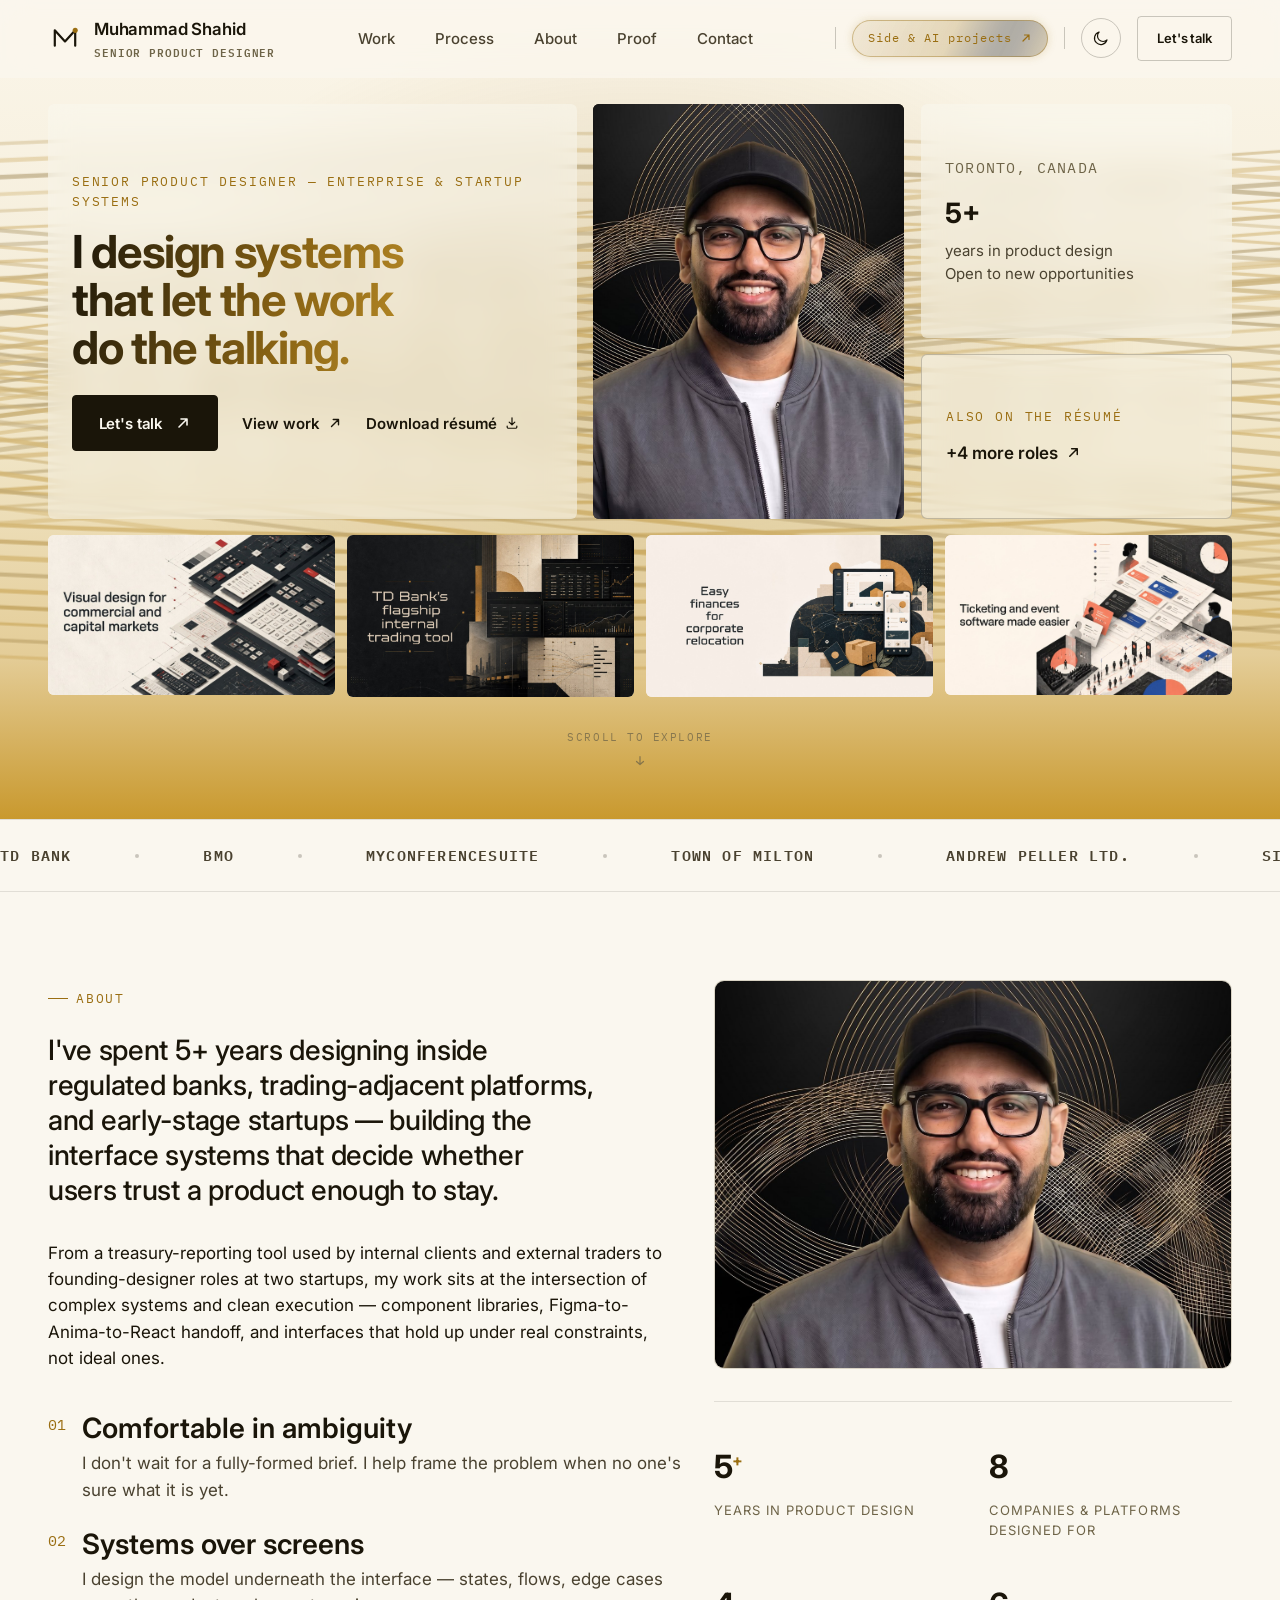
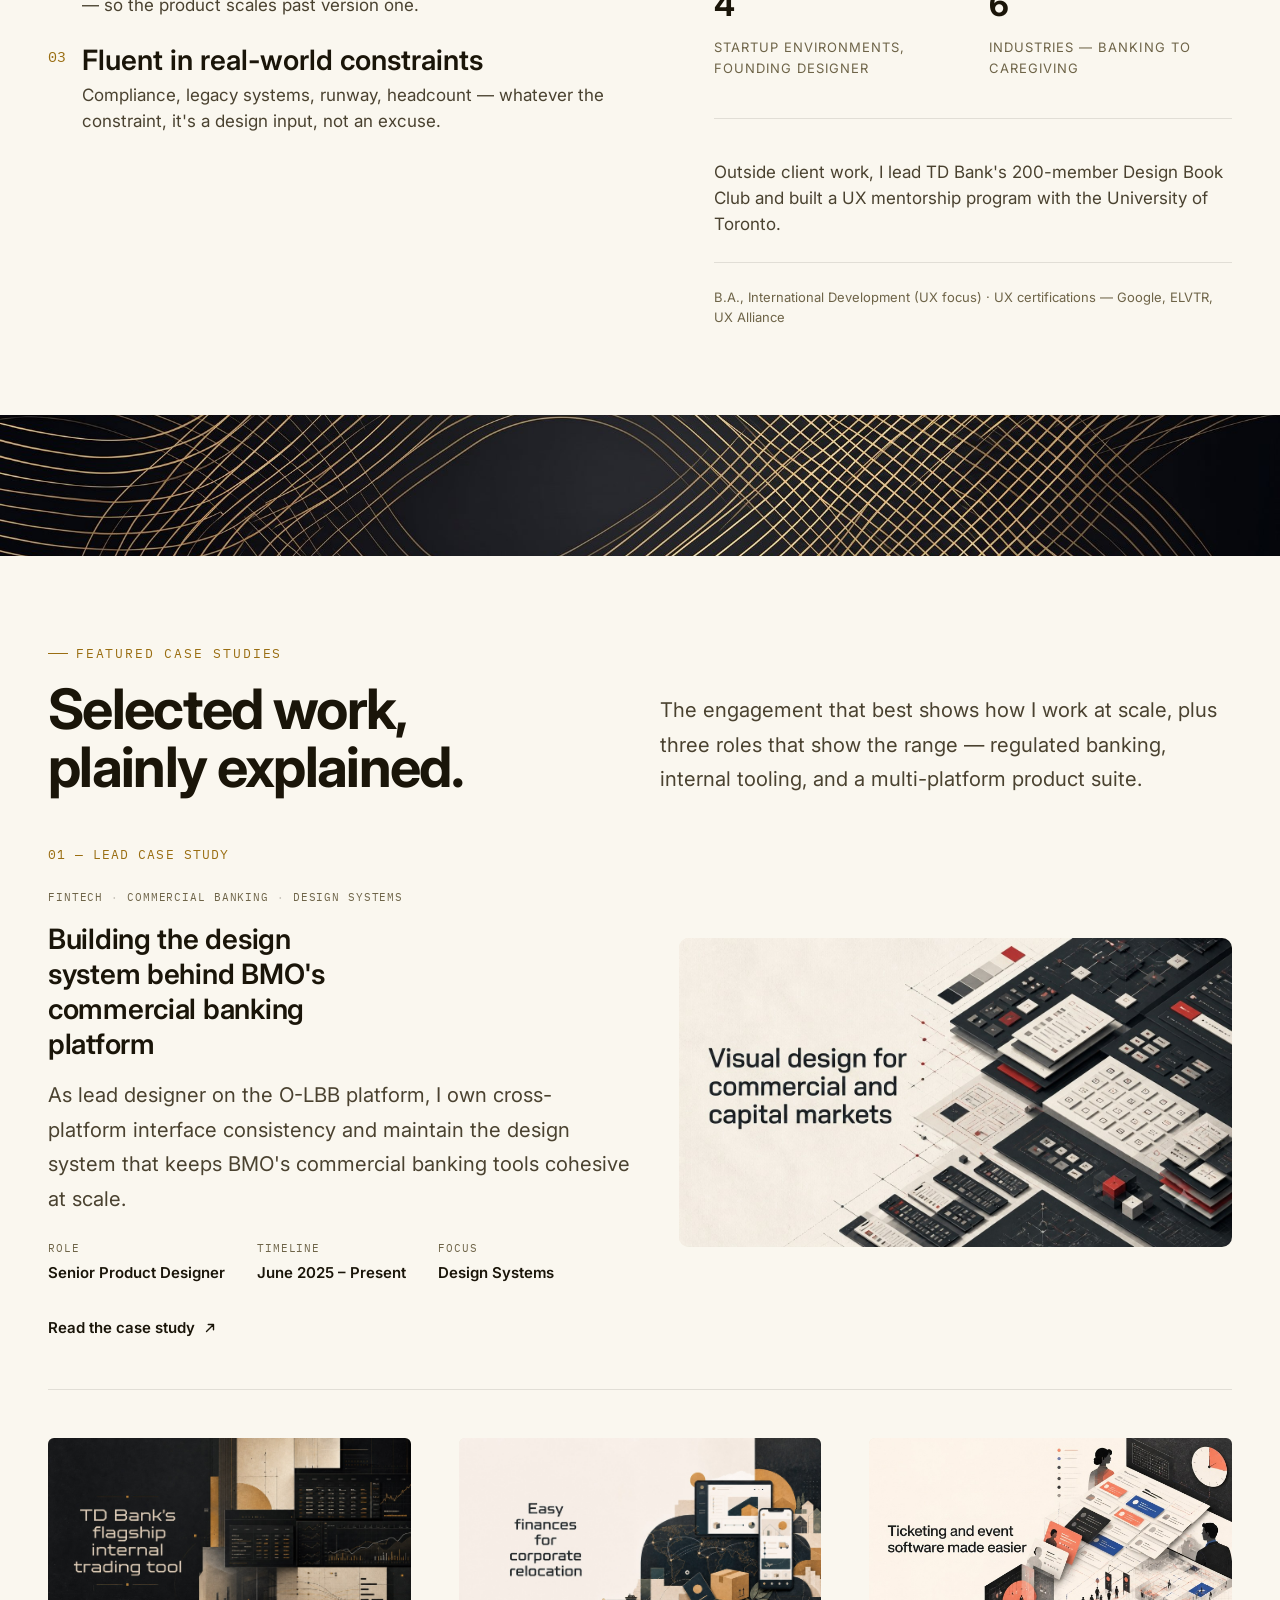
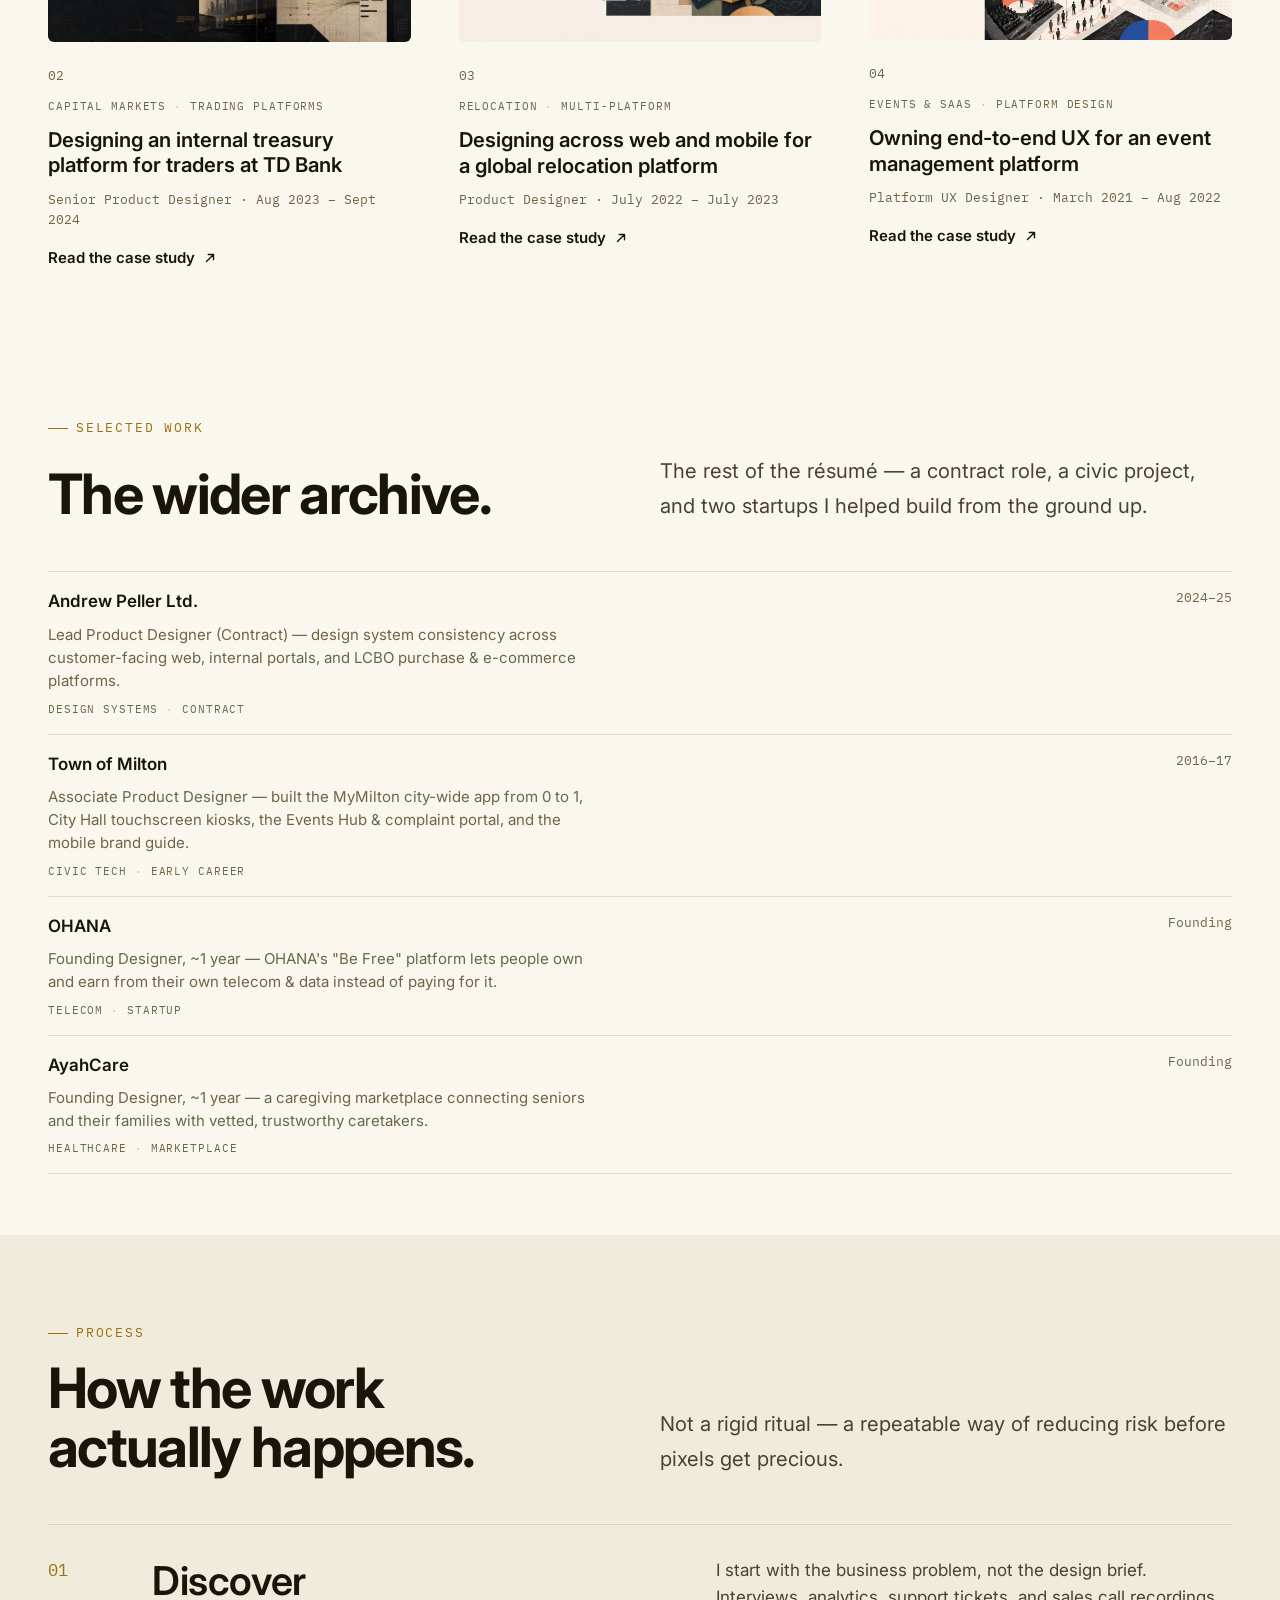
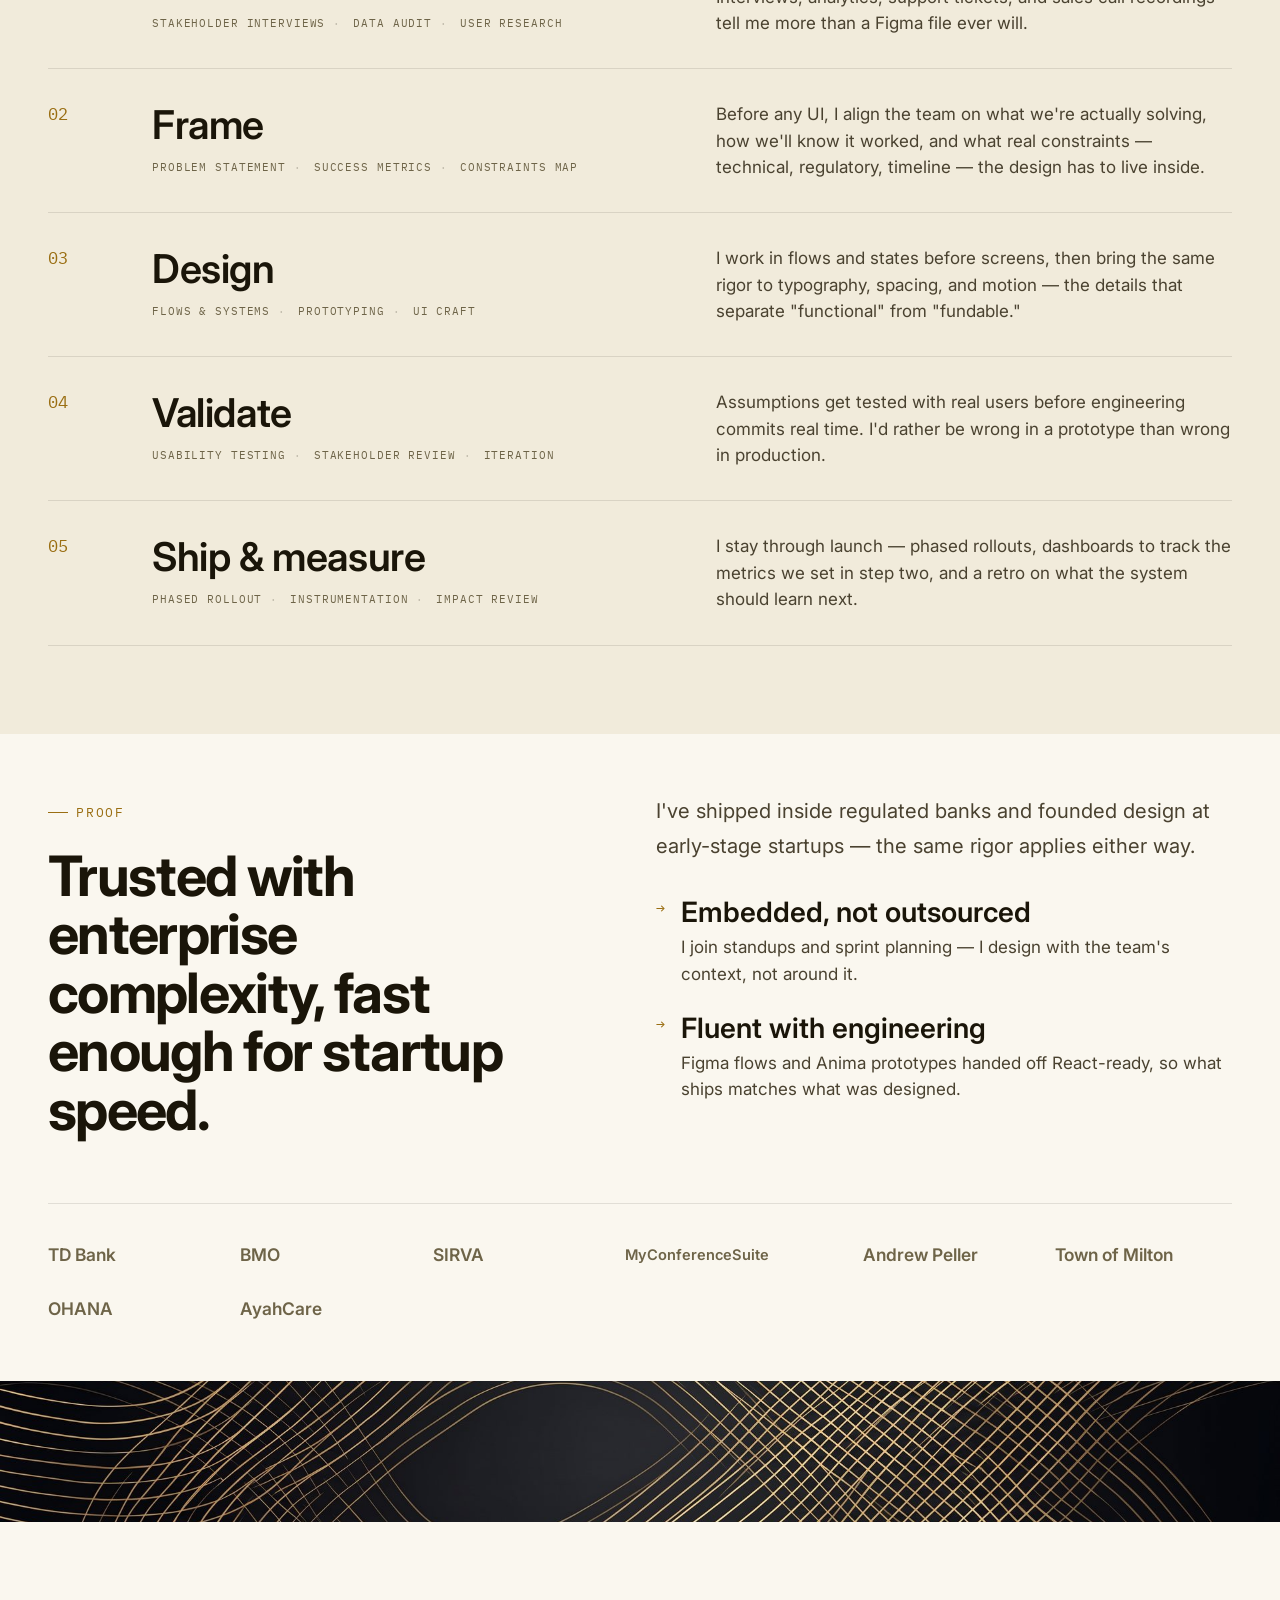
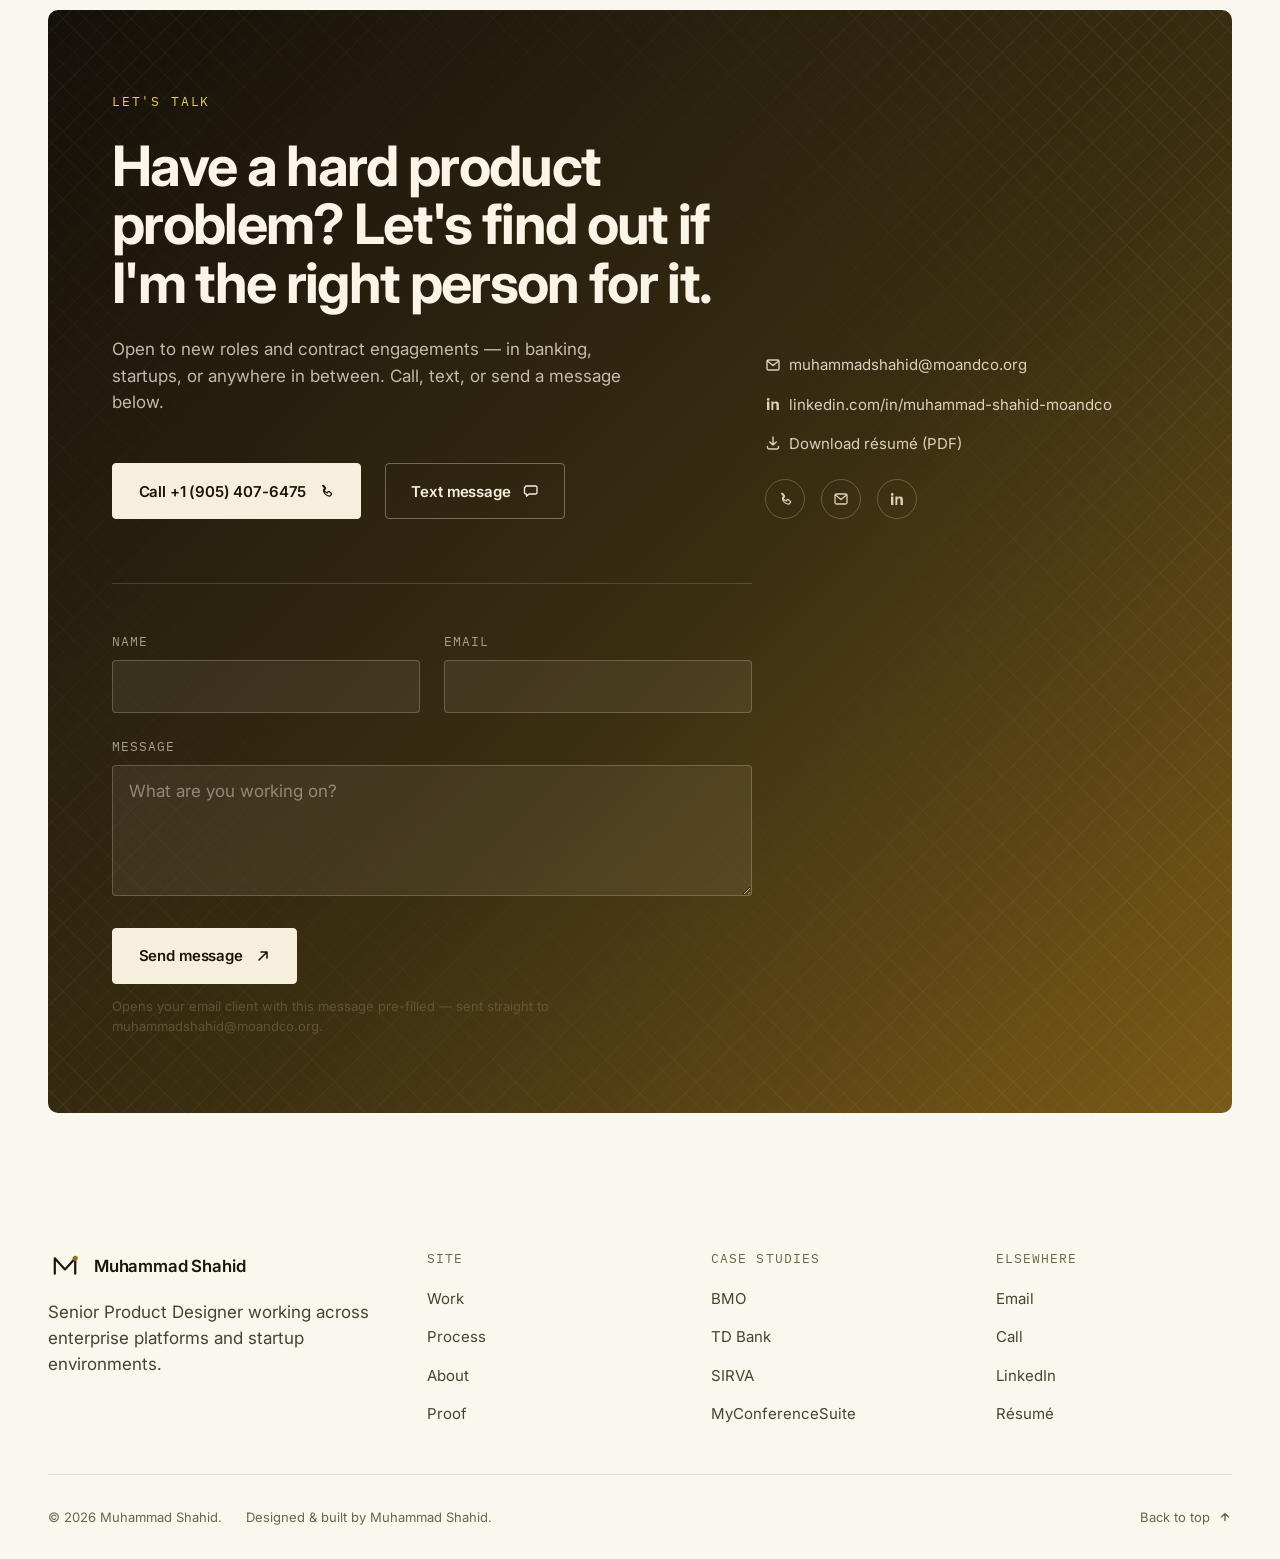
==== commit cb635608: "Integrate side/AI-projects pill into the nav row (Divider-Segmented) Replaces the separate full-widt" ====
--- a/index.html
+++ b/index.html
@@ -38,20 +38,18 @@
     </nav>
 
     <div class="nav-actions">
+      <div class="nav-banner-divider" aria-hidden="true"></div>
+      <a class="nav-banner-link" href="side-projects.html" aria-label="Side &amp; AI projects">
+        <span class="nav-banner-label">Side &amp; AI projects</span>
+        <svg viewBox="0 0 16 16" fill="none" aria-hidden="true"><path d="M4 12 12 4M6 4h6v6" stroke="currentColor" stroke-width="1.6" stroke-linecap="round" stroke-linejoin="round"/></svg>
+      </a>
+      <div class="nav-banner-divider" aria-hidden="true"></div>
       <button class="theme-toggle" type="button" data-theme-toggle aria-pressed="false" aria-label="Toggle dark mode">
         <svg class="icon-moon" viewBox="0 0 24 24" fill="none" aria-hidden="true"><path d="M20 14.5A8.5 8.5 0 1 1 9.5 4a7 7 0 0 0 10.5 10.5Z" stroke="currentColor" stroke-width="1.6" stroke-linejoin="round"/></svg>
         <svg class="icon-sun" viewBox="0 0 24 24" fill="none" aria-hidden="true"><circle cx="12" cy="12" r="4.2" stroke="currentColor" stroke-width="1.6"/><path d="M12 2.5v2.4M12 19.1v2.4M4.6 4.6l1.7 1.7M17.7 17.7l1.7 1.7M2.5 12h2.4M19.1 12h2.4M4.6 19.4l1.7-1.7M17.7 6.3l1.7-1.7" stroke="currentColor" stroke-width="1.6" stroke-linecap="round"/></svg>
       </button>
       <a class="btn btn-ghost nav-cta" href="#contact" data-magnetic>Let's talk</a>
       <button class="nav-toggle" type="button" data-nav-toggle aria-expanded="false" aria-controls="mobile-panel" aria-label="Open menu"><span></span></button>
-    </div>
-  </div>
-  <div class="nav-banner-row">
-    <div class="wrap">
-      <a class="nav-banner-link" href="side-projects.html">
-        Click here for all my cool side &amp; AI projects
-        <svg viewBox="0 0 16 16" fill="none" aria-hidden="true"><path d="M4 12 12 4M6 4h6v6" stroke="currentColor" stroke-width="1.6" stroke-linecap="round" stroke-linejoin="round"/></svg>
-      </a>
     </div>
   </div>
   <div class="nav-progress" data-nav-progress></div>
@@ -64,6 +62,7 @@
     <a href="#about">About</a>
     <a href="#proof">Proof</a>
     <a href="#contact">Contact</a>
+    <a class="mobile-nav-accent" href="side-projects.html">Side &amp; AI projects</a>
   </nav>
   <div class="mobile-foot">
     <a class="text-link" href="mailto:muhammadshahid@moandco.org">muhammadshahid@moandco.org</a>
--- a/css/styles.css
+++ b/css/styles.css
@@ -472,25 +472,55 @@
   width: 0%;
 }
 
-/* Slim utility strip below the main nav row — a standing pointer to work
-   outside client engagements, kept quiet (mono type, hairline rule) so it
-   reads as a footnote, not a promo banner. */
-.nav-banner-row { border-top: 1px solid var(--c-border); }
-.nav-banner-row .wrap { display: flex; justify-content: flex-end; padding-block: var(--space-2); }
+/* Side/AI-projects pill, integrated directly into the nav row (not a
+   separate banner strip) — flanked by hairline dividers so it reads as
+   its own segment between the primary nav links and the icon cluster.
+   Transparent base with a gold/black band sweeping slowly through it
+   (JARVIS-style). Hidden alongside .nav-links below 780px, where its
+   mobile-panel equivalent (.mobile-nav-accent) takes over instead. */
+.nav-banner-divider { width: 1px; height: 22px; background: var(--c-border-strong); flex-shrink: 0; }
 .nav-banner-link {
   display: inline-flex;
   align-items: center;
   gap: var(--space-2);
+  padding: 0.5rem 0.95rem;
+  border-radius: var(--radius-pill);
+  border: 1px solid color-mix(in srgb, var(--c-accent) 40%, transparent);
+  background: linear-gradient(115deg,
+    transparent 0%,
+    color-mix(in srgb, var(--c-accent) 24%, transparent) 38%,
+    rgba(0, 0, 0, 0.3) 50%,
+    color-mix(in srgb, var(--c-accent) 24%, transparent) 62%,
+    transparent 100%);
+  background-size: 240% 100%;
+  background-position: 200% 0;
+  box-shadow: 0 0 10px 0 color-mix(in srgb, var(--c-accent) 20%, transparent);
   font-family: var(--font-mono);
-  font-size: var(--fs-body-xs);
+  font-size: 0.75rem;
   letter-spacing: var(--tracking-wide);
   color: var(--c-accent);
-  text-align: right;
-  transition: color var(--dur-base) var(--ease-premium);
-}
-.nav-banner-link svg { width: 13px; height: 13px; flex-shrink: 0; transition: transform var(--dur-base) var(--ease-premium); }
-.nav-banner-link:hover, .nav-banner-link:focus-visible { color: var(--c-ink); }
+  white-space: nowrap;
+  animation: nav-banner-shimmer 5s ease-in-out infinite;
+  transition: color var(--dur-base) var(--ease-premium), border-color var(--dur-base) var(--ease-premium), box-shadow var(--dur-base) var(--ease-premium);
+}
+.nav-banner-link svg { width: 12px; height: 12px; flex-shrink: 0; transition: transform var(--dur-base) var(--ease-premium); }
+.nav-banner-link:hover, .nav-banner-link:focus-visible {
+  color: var(--c-ink);
+  border-color: color-mix(in srgb, var(--c-accent) 70%, transparent);
+  box-shadow: 0 0 16px 1px color-mix(in srgb, var(--c-accent) 30%, transparent);
+}
 .nav-banner-link:hover svg, .nav-banner-link:focus-visible svg { transform: translate(3px, -3px); }
+@keyframes nav-banner-shimmer {
+  0%, 100% { background-position: 200% 0; }
+  50% { background-position: -40% 0; }
+}
+@media (prefers-reduced-motion: reduce) {
+  .nav-banner-link { animation: none; background-position: 30% 0; }
+}
+
+/* Gold accent variant of the big mobile-panel nav links, for the
+   side/AI-projects entry that replaces the pill below 780px. */
+.mobile-panel a.mobile-nav-accent { color: var(--c-accent); }
 
 .mobile-panel {
   position: fixed;
@@ -1154,13 +1184,21 @@
   .logo-grid { grid-template-columns: repeat(2, 1fr); }
 }
 
-@media (max-width: 780px) {
+/* The nav collapses to the hamburger/mobile-panel pattern earlier than
+   the rest of the mobile layout kicks in — nav-links plus the integrated
+   side/AI-projects pill don't have room to coexist on one line below
+   this, and the row has no wrap of its own above 780px to fall back on. */
+@media (max-width: 1180px) {
   .nav-links { display: none; }
+  .nav-banner-divider, .nav-banner-link { display: none; }
   .nav-toggle { display: block; }
   .nav-row { flex-wrap: wrap; row-gap: var(--space-2); gap: var(--space-3); }
   .nav-actions { gap: var(--space-2); }
   .brand-mark { width: 28px; height: 28px; }
   .nav-cta { padding: 0.55rem 0.85rem; }
+}
+
+@media (max-width: 780px) {
   .about-grid { grid-template-columns: 1fr; }
   .contact-grid { grid-template-columns: 1fr; }
   .contact-form-row { grid-template-columns: 1fr; }
@@ -1181,7 +1219,84 @@
   overflow: hidden; clip: rect(0,0,0,0); white-space: nowrap; border: 0;
 }
 .no-scroll { overflow: hidden; }
-[data-cursor-glow] { position: fixed; width: 420px; height: 420px; border-radius: 50%; pointer-events: none; z-index: 1; opacity: 0; transition: opacity var(--dur-base); background: radial-gradient(circle, var(--c-accent-soft), transparent 70%); filter: blur(10px); mix-blend-mode: var(--glow-blend, normal); }
+/* ---------- 22. Custom cursor — TRON-style light disc ----------
+   Desktop-only (pointer:fine), motion-respecting. Two independent fixed
+   elements: a small dot that tracks the pointer exactly, and a ring that
+   eases toward it a beat behind, giving the disc weight as it glides.
+   Both transform-only (GPU-composited) and pointer-events:none so they
+   never interfere with real interaction. */
+body.custom-cursor-active,
+body.custom-cursor-active a,
+body.custom-cursor-active button,
+body.custom-cursor-active [data-magnetic] { cursor: none; }
+body.custom-cursor-active input,
+body.custom-cursor-active textarea,
+body.custom-cursor-active select { cursor: auto; }
+
+.tron-cursor-dot,
+.tron-cursor-ring {
+  position: fixed;
+  top: 0; left: 0;
+  pointer-events: none;
+  z-index: 999;
+  opacity: 0;
+  will-change: transform;
+  transition: opacity var(--dur-base) var(--ease-premium);
+}
+.tron-cursor-dot {
+  width: 6px; height: 6px;
+  margin: -3px 0 0 -3px;
+  border-radius: 50%;
+  background: var(--c-accent);
+  box-shadow: 0 0 8px 1px var(--c-accent);
+}
+.tron-cursor-ring {
+  width: 36px; height: 36px;
+  margin: -18px 0 0 -18px;
+  border-radius: 50%;
+  transition: opacity var(--dur-base) var(--ease-premium), width var(--dur-slow) var(--ease-premium), height var(--dur-slow) var(--ease-premium), margin var(--dur-slow) var(--ease-premium), filter var(--dur-base) var(--ease-premium);
+}
+.tron-cursor-ring::before {
+  content: '';
+  position: absolute;
+  inset: 0;
+  border-radius: 50%;
+  border: 1.5px solid var(--c-accent);
+  box-shadow: 0 0 12px 0 var(--c-accent-soft), inset 0 0 10px 0 var(--c-accent-soft);
+  animation: tron-spin 6s linear infinite;
+}
+.tron-cursor-ring::after {
+  content: '';
+  position: absolute;
+  inset: 9px;
+  border-radius: 50%;
+  border: 1px dashed var(--c-accent);
+  opacity: 0.55;
+  animation: tron-spin-reverse 4s linear infinite;
+}
+.tron-cursor-ring.is-hover { width: 58px; height: 58px; margin: -29px 0 0 -29px; }
+.tron-cursor-ring.is-hover::before { animation-duration: 2.2s; box-shadow: 0 0 20px 2px var(--c-accent), inset 0 0 14px 0 var(--c-accent-soft); }
+.tron-cursor-ring.is-hover::after { animation-duration: 1.6s; }
+.tron-cursor-ring.is-down { filter: brightness(1.35); }
+@keyframes tron-spin { to { transform: rotate(360deg); } }
+@keyframes tron-spin-reverse { to { transform: rotate(-360deg); } }
+
+.tron-cursor-pulse {
+  position: fixed;
+  top: 0; left: 0;
+  width: 36px; height: 36px;
+  margin: -18px 0 0 -18px;
+  border-radius: 50%;
+  border: 1.5px solid var(--c-accent);
+  pointer-events: none;
+  z-index: 998;
+  opacity: 0.85;
+  animation: tron-pulse 550ms var(--ease-out) forwards;
+}
+@keyframes tron-pulse { to { transform: scale(2.6); opacity: 0; } }
+@media (prefers-reduced-motion: reduce) {
+  .tron-cursor-dot, .tron-cursor-ring, .tron-cursor-pulse { display: none; }
+}
 
 /* ---------- 21. Side projects ---------- */
 .project-list { display: flex; flex-direction: column; }
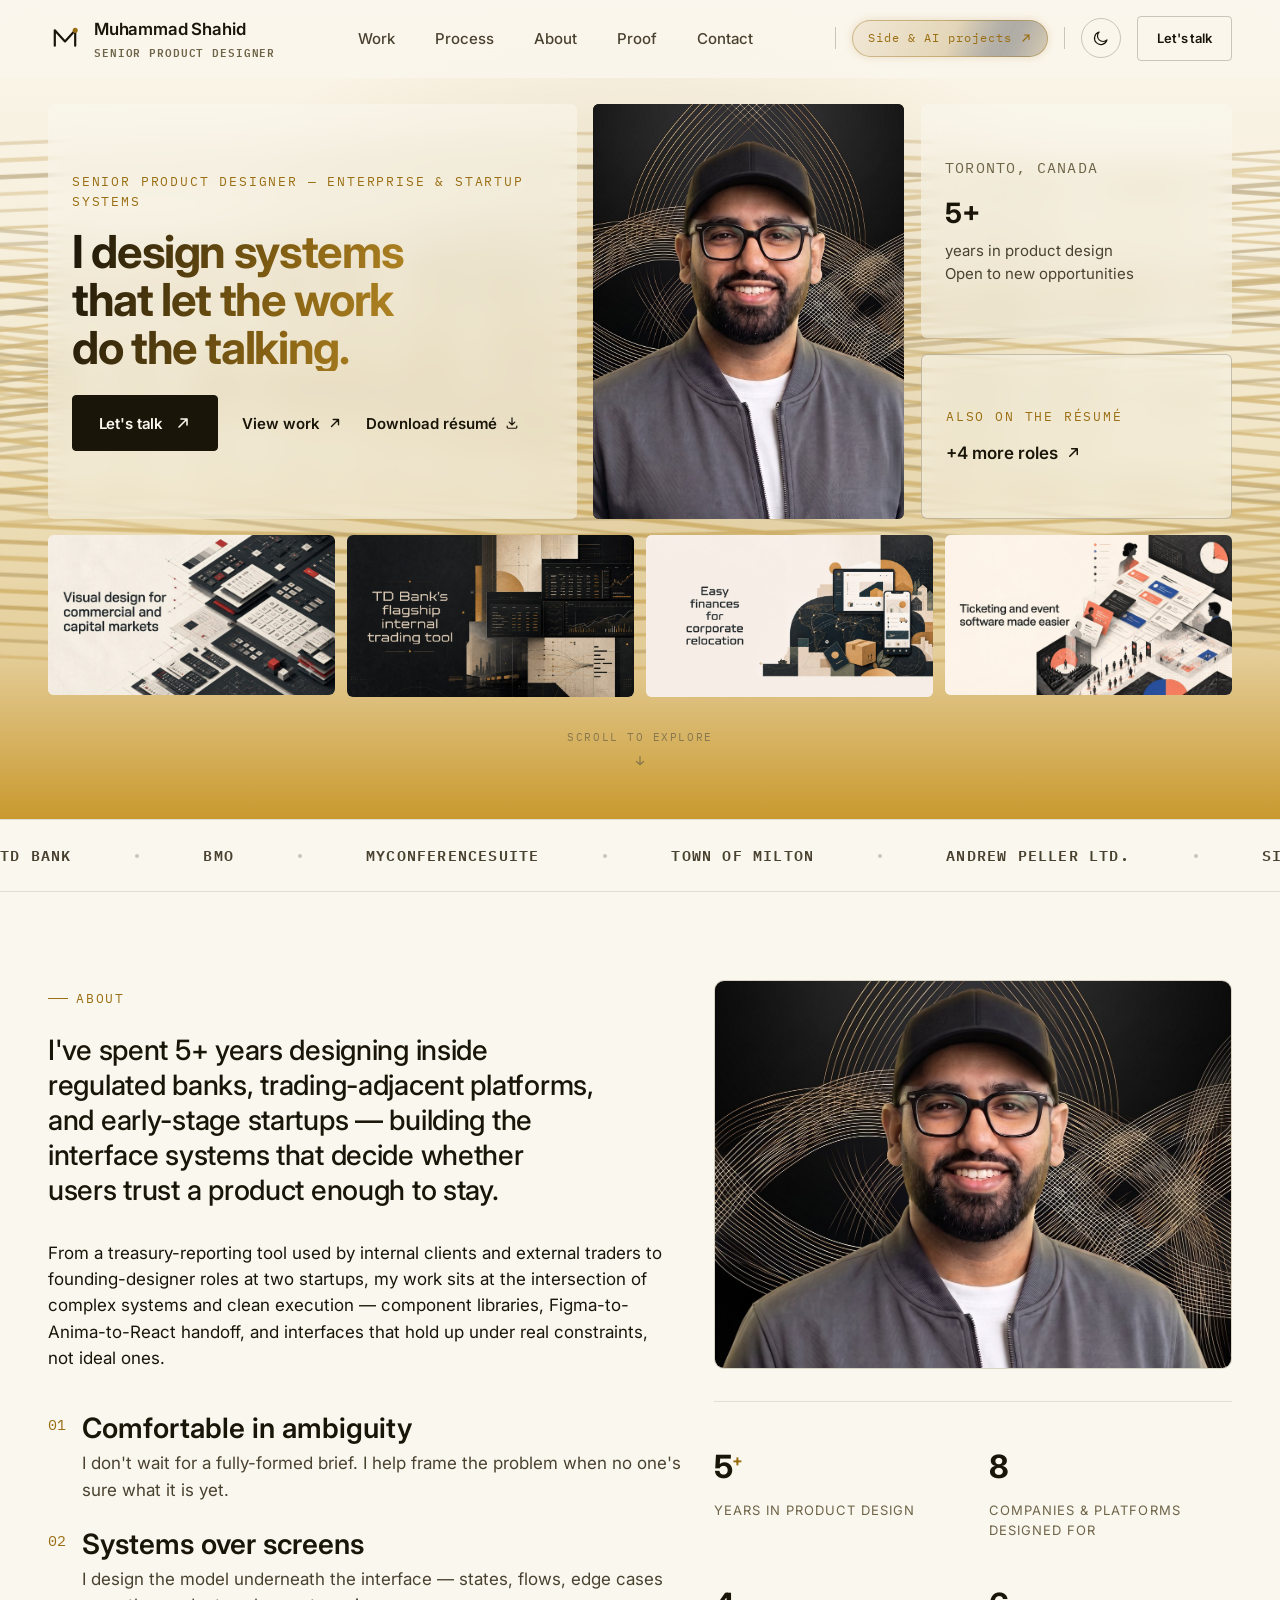
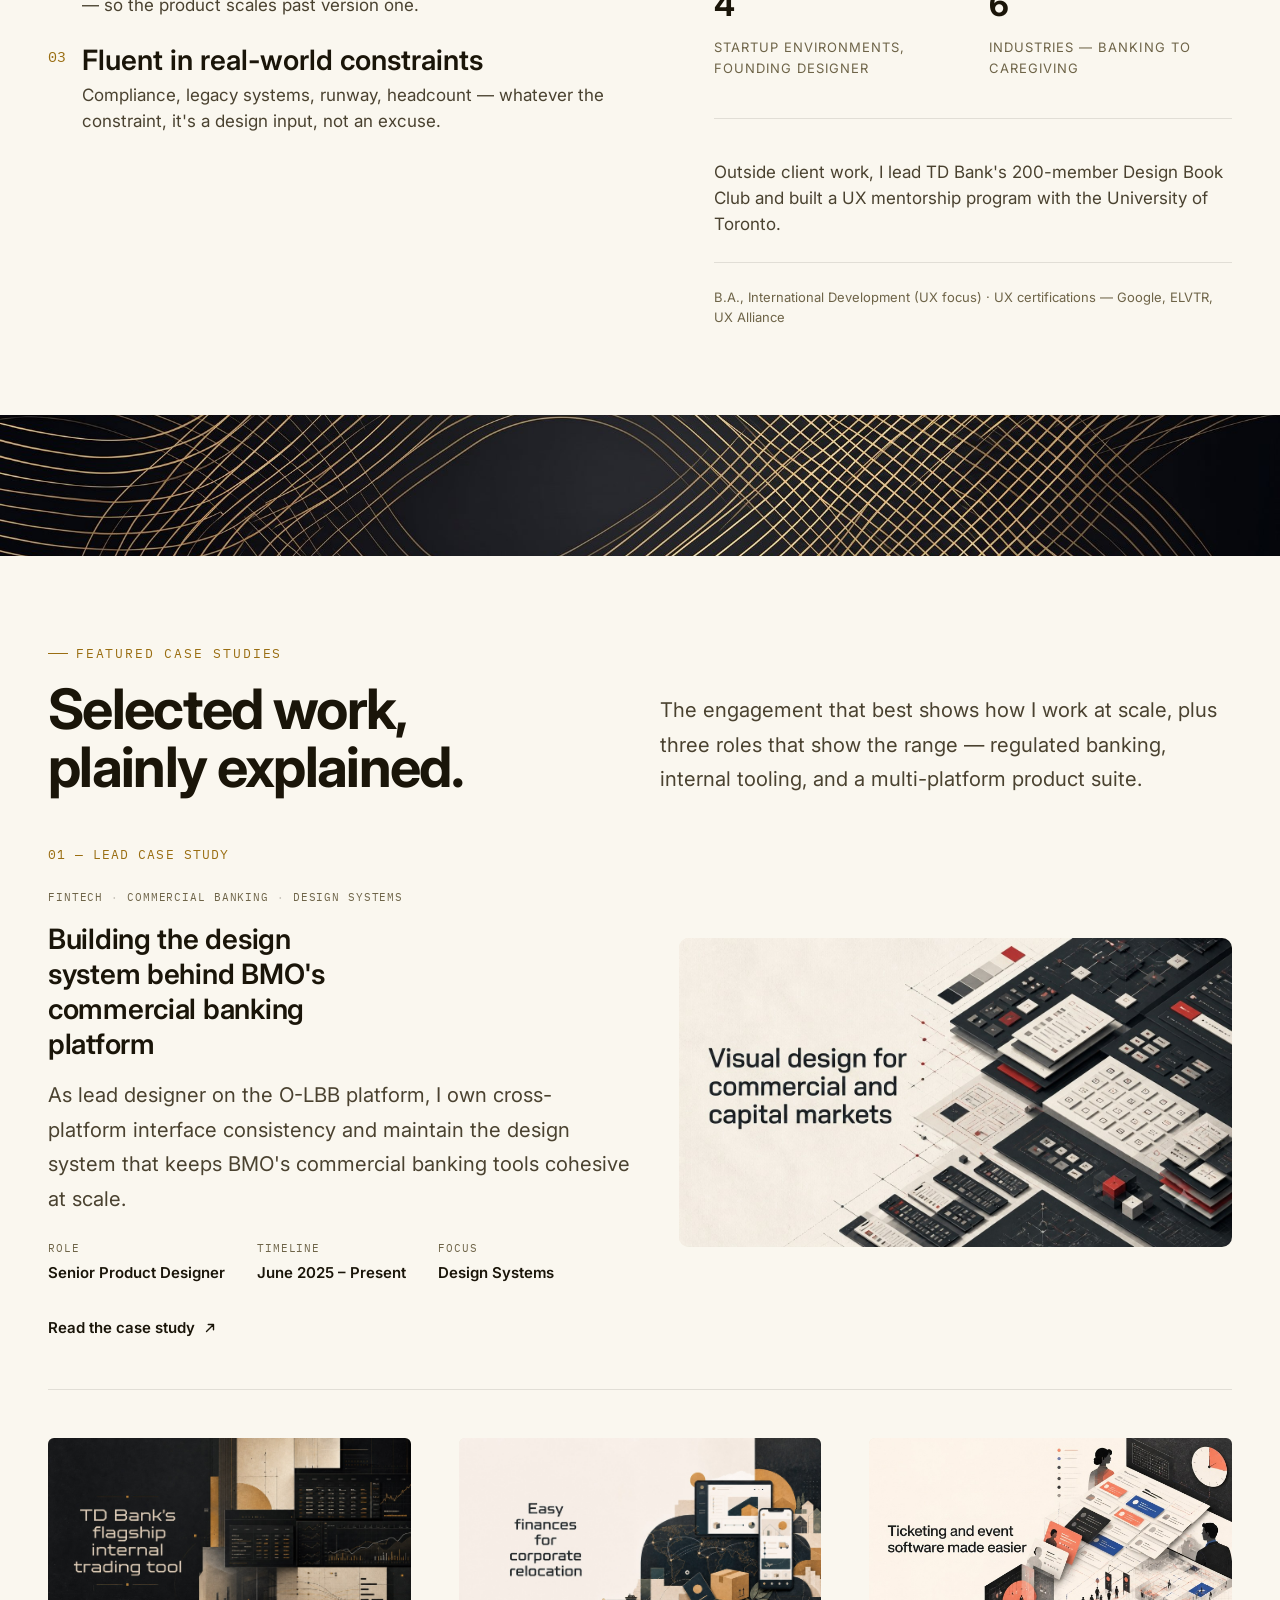
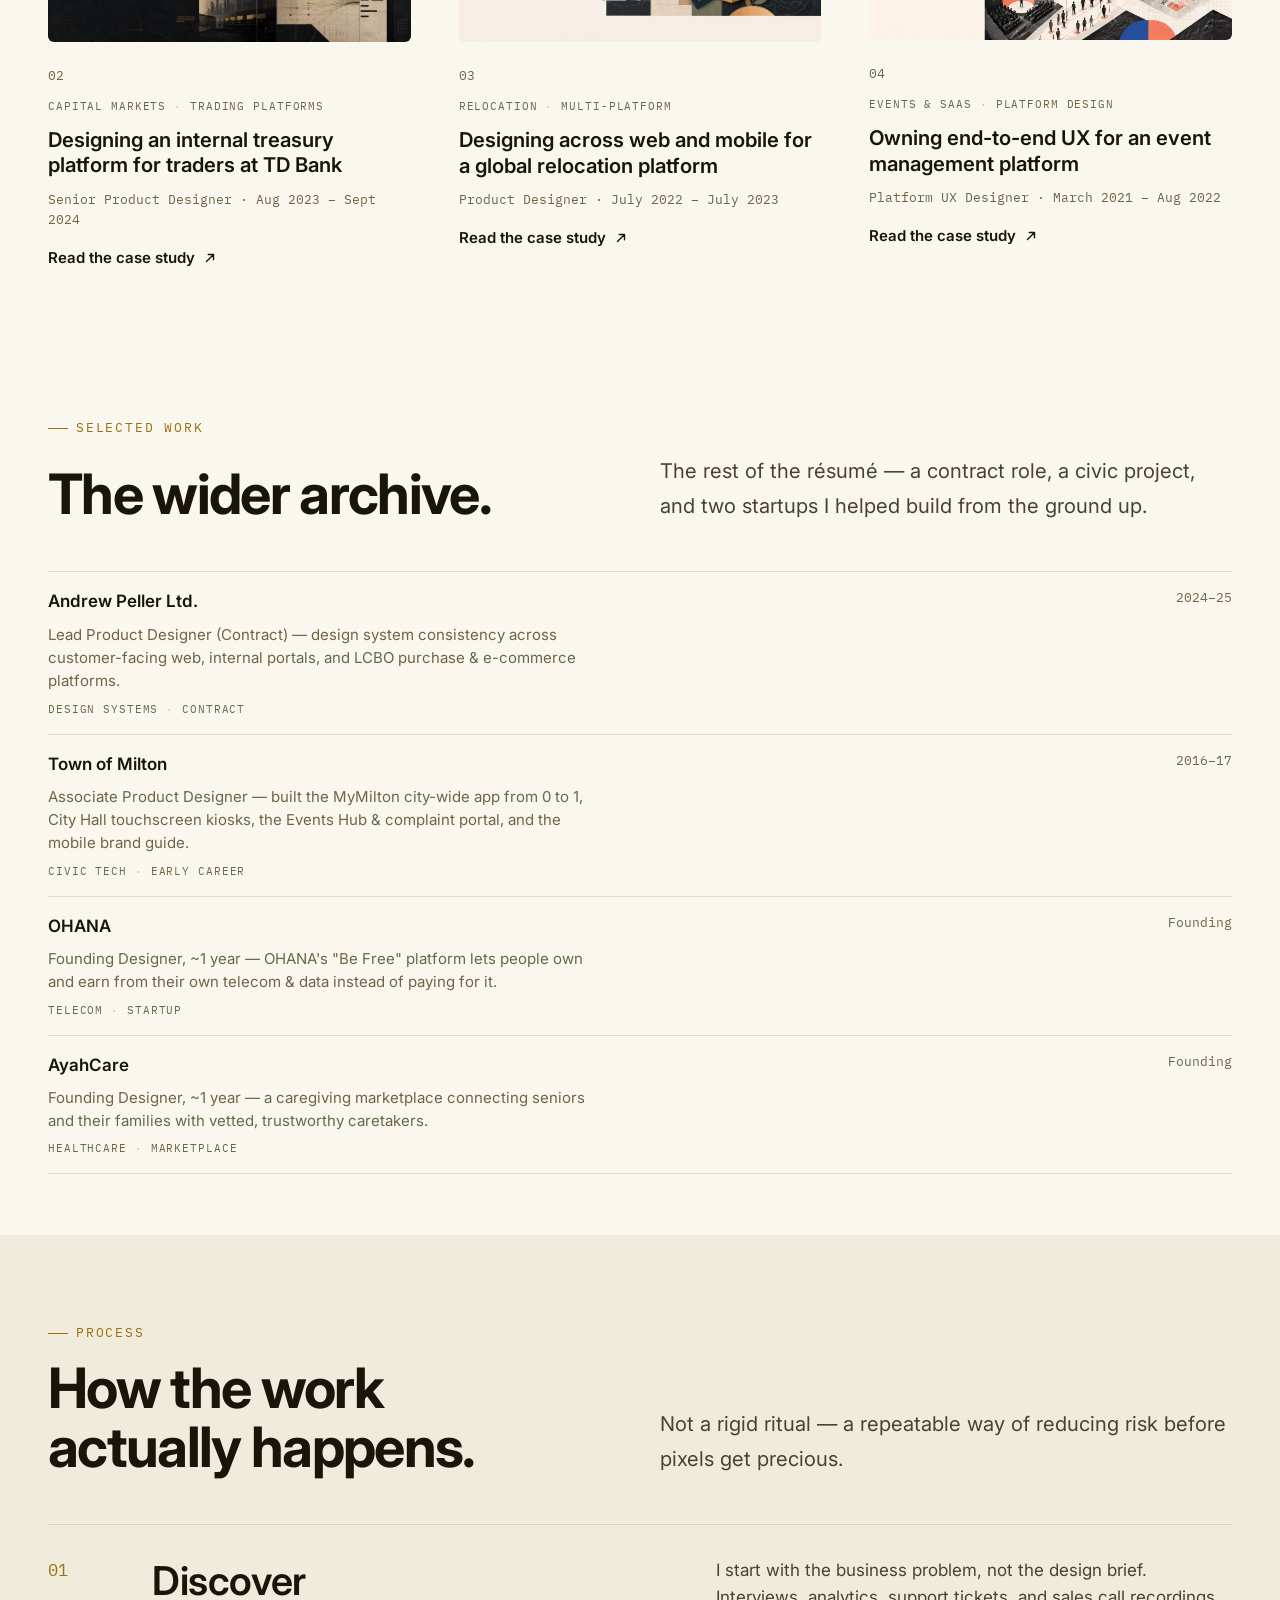
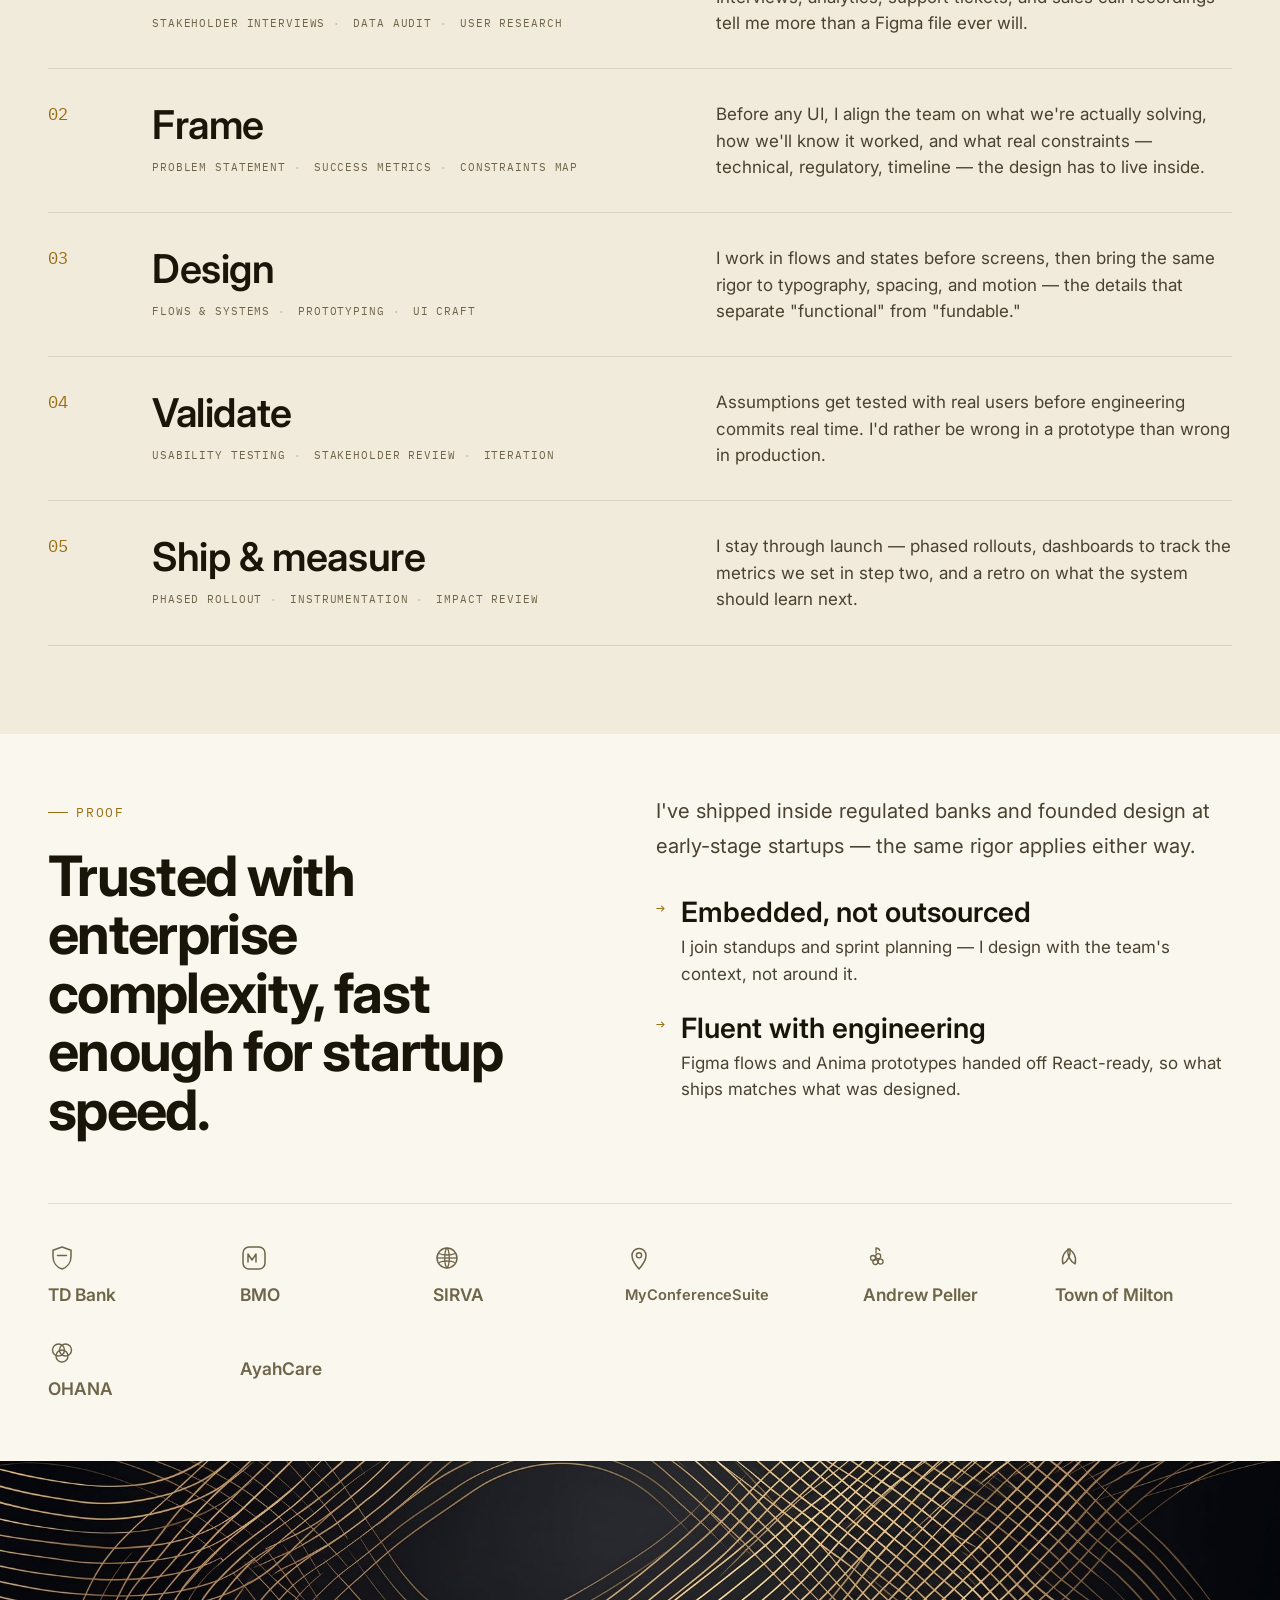
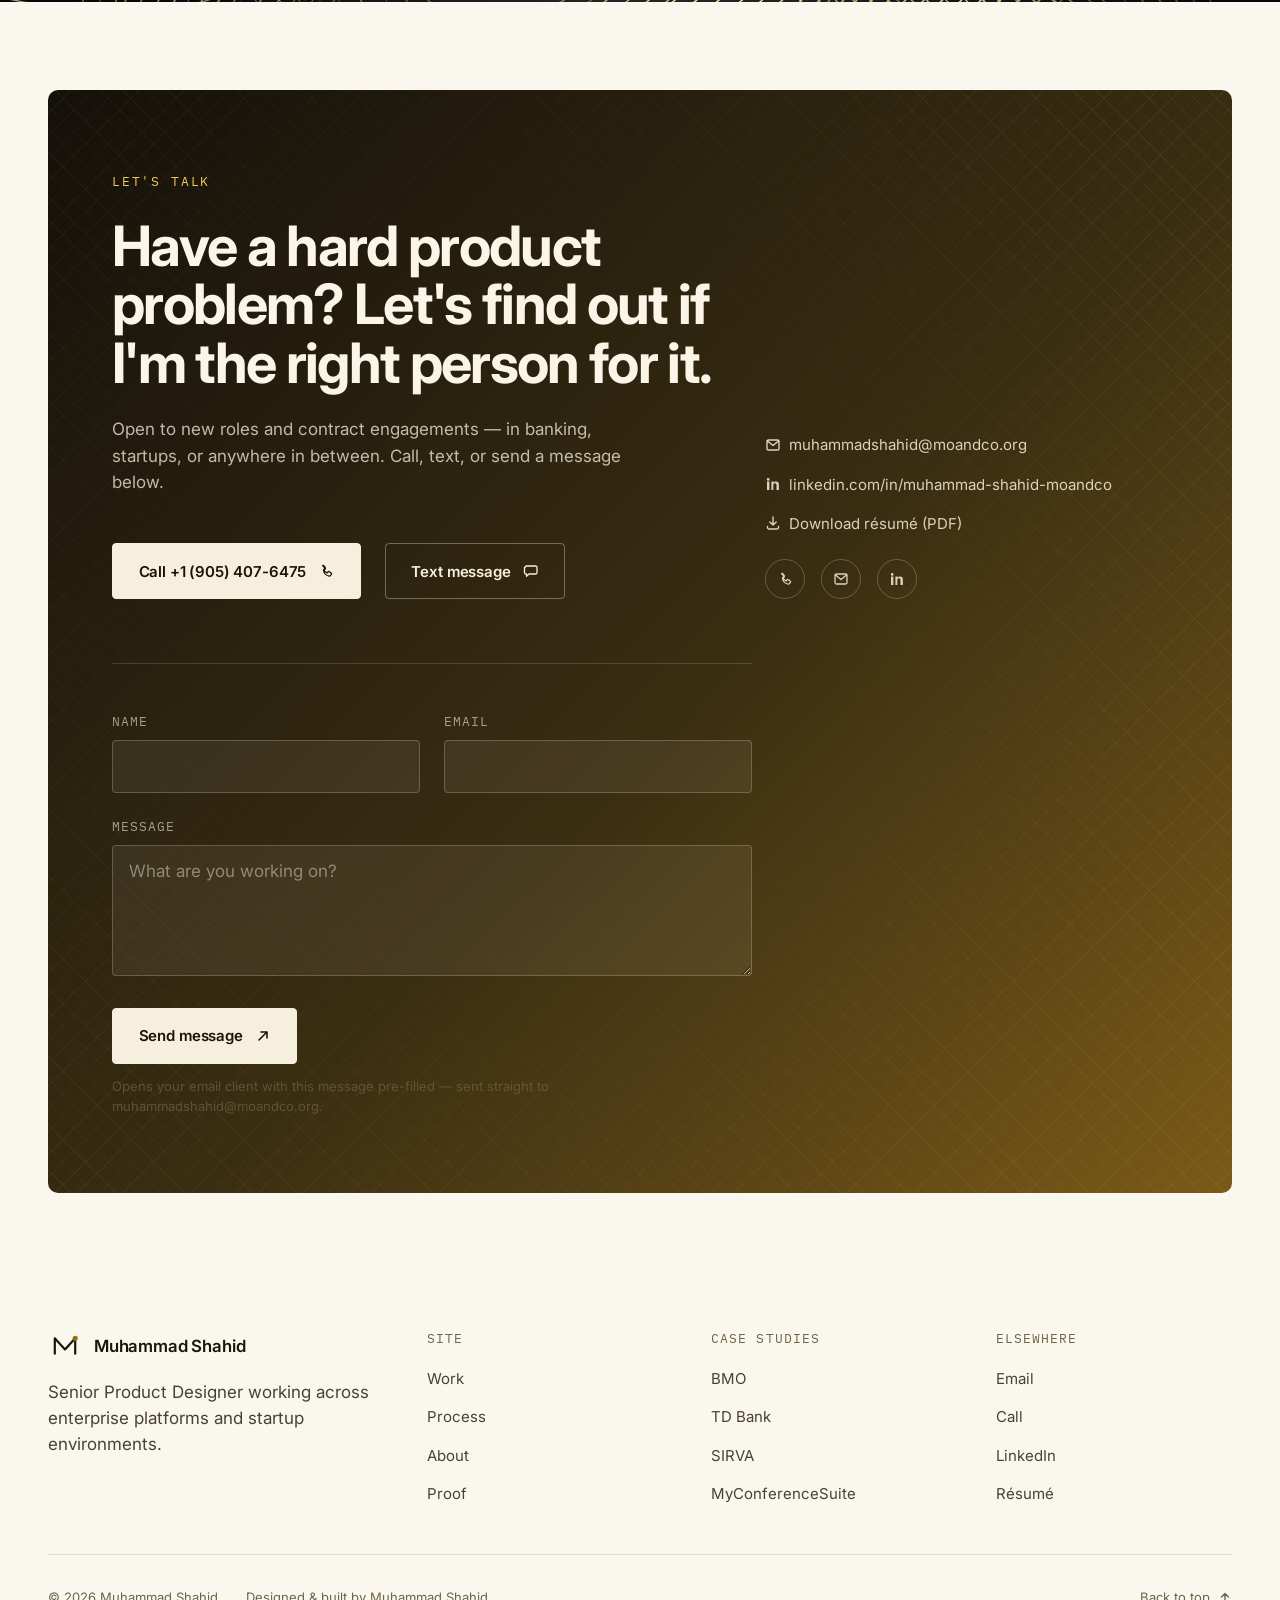
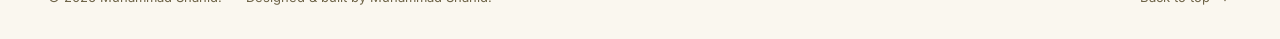
==== commit 7f9e2e66: "Add a brand mark above each Proof section logo link Hand-drawn, single-color line marks in the site'" ====
--- a/index.html
+++ b/index.html
@@ -509,14 +509,35 @@
       </div>
 
       <div class="grid logo-grid" style="margin-top:var(--space-9);" aria-label="Companies Muhammad has worked with">
-        <a class="logo-cell" href="https://www.td.com/ca/en" target="_blank" rel="noopener" aria-label="TD Bank (opens in a new tab)"><svg viewBox="0 0 140 24" aria-hidden="true"><text x="0" y="18" font-family="Inter, sans-serif" font-weight="600" font-size="19" fill="currentColor">TD Bank</text></svg></a>
-        <a class="logo-cell" href="https://www.bmo.com/en-ca/main/personal/" target="_blank" rel="noopener" aria-label="BMO (opens in a new tab)"><svg viewBox="0 0 140 24" aria-hidden="true"><text x="0" y="18" font-family="Inter, sans-serif" font-weight="600" font-size="19" fill="currentColor">BMO</text></svg></a>
-        <a class="logo-cell" href="https://www.sirva.com/" target="_blank" rel="noopener" aria-label="SIRVA (opens in a new tab)"><svg viewBox="0 0 140 24" aria-hidden="true"><text x="0" y="18" font-family="Inter, sans-serif" font-weight="600" font-size="19" fill="currentColor">SIRVA</text></svg></a>
-        <a class="logo-cell" href="https://myconferencesuite.com/" target="_blank" rel="noopener" aria-label="MyConferenceSuite (opens in a new tab)"><svg viewBox="0 0 190 24" aria-hidden="true"><text x="0" y="18" font-family="Inter, sans-serif" font-weight="600" font-size="16" fill="currentColor">MyConferenceSuite</text></svg></a>
-        <a class="logo-cell" href="https://www.andrewpeller.com/" target="_blank" rel="noopener" aria-label="Andrew Peller (opens in a new tab)"><svg viewBox="0 0 140 24" aria-hidden="true"><text x="0" y="18" font-family="Inter, sans-serif" font-weight="600" font-size="19" fill="currentColor">Andrew Peller</text></svg></a>
-        <a class="logo-cell" href="https://www.milton.ca/" target="_blank" rel="noopener" aria-label="Town of Milton (opens in a new tab)"><svg viewBox="0 0 140 24" aria-hidden="true"><text x="0" y="18" font-family="Inter, sans-serif" font-weight="600" font-size="19" fill="currentColor">Town of Milton</text></svg></a>
-        <a class="logo-cell" href="https://ohanaoath.com/" target="_blank" rel="noopener" aria-label="OHANA (opens in a new tab)"><svg viewBox="0 0 140 24" aria-hidden="true"><text x="0" y="18" font-family="Inter, sans-serif" font-weight="600" font-size="19" fill="currentColor">OHANA</text></svg></a>
-        <div class="logo-cell"><svg viewBox="0 0 140 24" aria-hidden="true"><text x="0" y="18" font-family="Inter, sans-serif" font-weight="600" font-size="19" fill="currentColor">AyahCare</text></svg></div>
+        <a class="logo-cell" href="https://www.td.com/ca/en" target="_blank" rel="noopener" aria-label="TD Bank (opens in a new tab)">
+          <svg class="logo-mark" viewBox="0 0 28 28" fill="none" aria-hidden="true"><path d="M14 3l9 3.2v6.3c0 6-3.7 10.8-9 12.5-5.3-1.7-9-6.5-9-12.5V6.2L14 3Z" stroke="currentColor" stroke-width="1.5" stroke-linejoin="round"/><path d="M9.5 11.5h9" stroke="currentColor" stroke-width="1.5" stroke-linecap="round"/></svg>
+          <svg class="logo-wordmark" viewBox="0 0 140 24" aria-hidden="true"><text x="0" y="18" font-family="Inter, sans-serif" font-weight="600" font-size="19" fill="currentColor">TD Bank</text></svg>
+        </a>
+        <a class="logo-cell" href="https://www.bmo.com/en-ca/main/personal/" target="_blank" rel="noopener" aria-label="BMO (opens in a new tab)">
+          <svg class="logo-mark" viewBox="0 0 28 28" fill="none" aria-hidden="true"><rect x="3" y="3" width="22" height="22" rx="6" stroke="currentColor" stroke-width="1.5"/><path d="M8 18V10l4 6 4-6v8" stroke="currentColor" stroke-width="1.5" stroke-linecap="round" stroke-linejoin="round"/></svg>
+          <svg class="logo-wordmark" viewBox="0 0 140 24" aria-hidden="true"><text x="0" y="18" font-family="Inter, sans-serif" font-weight="600" font-size="19" fill="currentColor">BMO</text></svg>
+        </a>
+        <a class="logo-cell" href="https://www.sirva.com/" target="_blank" rel="noopener" aria-label="SIRVA (opens in a new tab)">
+          <svg class="logo-mark" viewBox="0 0 28 28" fill="none" aria-hidden="true"><circle cx="14" cy="14" r="10" stroke="currentColor" stroke-width="1.5"/><path d="M4 14h20" stroke="currentColor" stroke-width="1.3"/><path d="M14 4c3 3 3 17 0 20M14 4c-3 3-3 17 0 20" stroke="currentColor" stroke-width="1.3"/><path d="M6 9.5c4 2 12 2 16 0M6 18.5c4-2 12-2 16 0" stroke="currentColor" stroke-width="1.3"/></svg>
+          <svg class="logo-wordmark" viewBox="0 0 140 24" aria-hidden="true"><text x="0" y="18" font-family="Inter, sans-serif" font-weight="600" font-size="19" fill="currentColor">SIRVA</text></svg>
+        </a>
+        <a class="logo-cell" href="https://myconferencesuite.com/" target="_blank" rel="noopener" aria-label="MyConferenceSuite (opens in a new tab)">
+          <svg class="logo-mark" viewBox="0 0 28 28" fill="none" aria-hidden="true"><path d="M14 25s7-7.8 7-13.5A7 7 0 0 0 7 11.5C7 17.2 14 25 14 25Z" stroke="currentColor" stroke-width="1.5" stroke-linejoin="round"/><circle cx="14" cy="11.3" r="2.6" stroke="currentColor" stroke-width="1.4"/></svg>
+          <svg class="logo-wordmark" viewBox="0 0 190 24" aria-hidden="true"><text x="0" y="18" font-family="Inter, sans-serif" font-weight="600" font-size="16" fill="currentColor">MyConferenceSuite</text></svg>
+        </a>
+        <a class="logo-cell" href="https://www.andrewpeller.com/" target="_blank" rel="noopener" aria-label="Andrew Peller (opens in a new tab)">
+          <svg class="logo-mark" viewBox="0 0 28 28" fill="none" aria-hidden="true"><path d="M13 9V4M13 4c1.6 0 3.1.9 3.7 2.4" stroke="currentColor" stroke-width="1.3" stroke-linecap="round"/><circle cx="10" cy="14" r="2.5" stroke="currentColor" stroke-width="1.3"/><circle cx="15.2" cy="12.2" r="2.5" stroke="currentColor" stroke-width="1.3"/><circle cx="12.4" cy="18" r="2.5" stroke="currentColor" stroke-width="1.3"/><circle cx="17.6" cy="17.6" r="2.5" stroke="currentColor" stroke-width="1.3"/></svg>
+          <svg class="logo-wordmark" viewBox="0 0 140 24" aria-hidden="true"><text x="0" y="18" font-family="Inter, sans-serif" font-weight="600" font-size="19" fill="currentColor">Andrew Peller</text></svg>
+        </a>
+        <a class="logo-cell" href="https://www.milton.ca/" target="_blank" rel="noopener" aria-label="Town of Milton (opens in a new tab)">
+          <svg class="logo-mark" viewBox="0 0 28 28" fill="none" aria-hidden="true"><path d="M8 20C6 14 9 7 15 5c1 6-2 12-7 15Z" stroke="currentColor" stroke-width="1.4" stroke-linejoin="round"/><path d="M20 20c2-6-1-13-7-15-1 6 2 12 7 15Z" stroke="currentColor" stroke-width="1.4" stroke-linejoin="round"/></svg>
+          <svg class="logo-wordmark" viewBox="0 0 140 24" aria-hidden="true"><text x="0" y="18" font-family="Inter, sans-serif" font-weight="600" font-size="19" fill="currentColor">Town of Milton</text></svg>
+        </a>
+        <a class="logo-cell" href="https://ohanaoath.com/" target="_blank" rel="noopener" aria-label="OHANA (opens in a new tab)">
+          <svg class="logo-mark" viewBox="0 0 28 28" fill="none" aria-hidden="true"><circle cx="10.5" cy="12" r="6" stroke="currentColor" stroke-width="1.4"/><circle cx="17.5" cy="12" r="6" stroke="currentColor" stroke-width="1.4"/><circle cx="14" cy="18" r="6" stroke="currentColor" stroke-width="1.4"/></svg>
+          <svg class="logo-wordmark" viewBox="0 0 140 24" aria-hidden="true"><text x="0" y="18" font-family="Inter, sans-serif" font-weight="600" font-size="19" fill="currentColor">OHANA</text></svg>
+        </a>
+        <div class="logo-cell"><svg class="logo-wordmark" viewBox="0 0 140 24" aria-hidden="true"><text x="0" y="18" font-family="Inter, sans-serif" font-weight="600" font-size="19" fill="currentColor">AyahCare</text></svg></div>
       </div>
     </div>
   </section>
--- a/css/styles.css
+++ b/css/styles.css
@@ -598,15 +598,28 @@
   opacity: var(--weave-opacity);
   pointer-events: none;
 }
-.hero-weave-bg .hero-weave-svg {
+/* Full-page variant: fixed to the viewport (not a section), sitting
+   behind all normal in-flow content via a negative z-index, so it reads
+   as ambient motion for as long as the visitor is on the page — not
+   just something that happens once during a hero section's scroll. */
+.page-weave-bg {
+  position: fixed;
+  inset: 0;
+  z-index: -1;
+  overflow: hidden;
+  opacity: var(--weave-opacity);
+  pointer-events: none;
+}
+.hero-weave-bg .hero-weave-svg,
+.page-weave-bg .hero-weave-svg {
   --wv1: var(--weave-gold-1); --wv2: var(--weave-gold-2);
   --wv3: var(--weave-gold-3); --wv4: var(--weave-gold-2);
   width: 100%;
   height: 100%;
   display: block;
 }
-.hero-weave-bg .wv-a { animation: weave-drift-a var(--weave-flow-speed) var(--ease-in-out) infinite; will-change: transform; }
-.hero-weave-bg .wv-b { animation: weave-drift-b var(--weave-flow-speed) var(--ease-in-out) infinite; will-change: transform; }
+.hero-weave-bg .wv-a, .page-weave-bg .wv-a { animation: weave-drift-a var(--weave-flow-speed) var(--ease-in-out) infinite; will-change: transform; }
+.hero-weave-bg .wv-b, .page-weave-bg .wv-b { animation: weave-drift-b var(--weave-flow-speed) var(--ease-in-out) infinite; will-change: transform; }
 @keyframes weave-drift-a {
   0%, 100% { transform: translate(-70px, -8px); }
   50%      { transform: translate( 70px,  8px); }
@@ -689,6 +702,54 @@
     background-clip: text;
     color: transparent;
   }
+}
+
+/* Typewriter reveal — see the JS comment for the accessibility pattern.
+   The visible span uses the same gold gradient text-fill as the homepage
+   hero headline, so each newly-typed character already reads as "lit up"
+   rather than plain, giving the build-up its "gradient sweep" character
+   without a separate moving overlay that could reintroduce the jitter
+   this replaced. */
+@supports ((-webkit-background-clip: text) or (background-clip: text)) {
+  [data-typewriter-visible] {
+    background: var(--g-text);
+    -webkit-background-clip: text;
+    background-clip: text;
+    color: transparent;
+  }
+}
+.typewriter-caret {
+  display: inline-block;
+  width: 3px;
+  height: 0.85em;
+  margin-left: 2px;
+  background: var(--c-accent);
+  box-shadow: 0 0 8px 1px var(--c-accent);
+  vertical-align: text-bottom;
+  animation: typewriter-blink 0.9s step-end infinite;
+}
+.typewriter-caret.is-done { animation: none; opacity: 0; transition: opacity 400ms var(--ease-premium); }
+@keyframes typewriter-blink { 50% { opacity: 0; } }
+@media (prefers-reduced-motion: reduce) {
+  .typewriter-caret { display: none; }
+}
+
+/* Opt-in "keep this text on solid ground" panel — blocks the fixed
+   page-wide weave background (see .page-weave-bg) from showing through
+   text-heavy blocks, while leaving genuinely empty space (gutters,
+   section padding) free for it to read through. Matches the page's own
+   background exactly, so it's invisible as a "box": it just stops the
+   weave, nothing more. Padding and the compensating negative margin
+   share one clamped value so the box gains real breathing room around
+   its text without shifting that text's alignment against the rest of
+   the grid — and the clamp keeps it safely under the narrowest mobile
+   gutter (20px) so the box never pushes past the viewport edge. */
+.weave-text-panel {
+  --wtp-pad-x: clamp(0.875rem, 3.5vw, 1.75rem);
+  --wtp-pad-y: clamp(1.25rem, 3.5vw, 2rem);
+  background: var(--c-bg);
+  padding: var(--wtp-pad-y) var(--wtp-pad-x);
+  margin: calc(var(--wtp-pad-y) * -1) calc(var(--wtp-pad-x) * -1);
 }
 .hero-tile-actions { margin-top: var(--space-5); display: flex; align-items: center; gap: var(--space-5); flex-wrap: wrap; }
 
@@ -1029,10 +1090,14 @@
 }
 .logo-cell {
   display: flex;
-  align-items: center;
-}
-.logo-cell svg { height: 22px; width: auto; color: var(--c-ink-faint); transition: color var(--dur-base); }
-.logo-cell:hover svg { color: var(--c-ink); }
+  flex-direction: column;
+  align-items: flex-start;
+  gap: var(--space-3);
+}
+.logo-mark { height: 28px; width: 28px; color: var(--c-ink-faint); transition: color var(--dur-base); }
+.logo-cell:hover .logo-mark { color: var(--c-accent); }
+.logo-wordmark { height: 22px; width: auto; color: var(--c-ink-faint); transition: color var(--dur-base); }
+.logo-cell:hover .logo-wordmark { color: var(--c-ink); }
 
 .credibility-copy .about-list { margin-top: var(--space-6); }
 
@@ -1294,20 +1359,94 @@
   animation: tron-pulse 550ms var(--ease-out) forwards;
 }
 @keyframes tron-pulse { to { transform: scale(2.6); opacity: 0; } }
+
+/* De-res burst on click — small squares scatter outward from the
+   click point and shrink to nothing, like a TRON program derezzing
+   into voxels. The shockwave ring above is the flash; these are the
+   debris. Position is set via --x/--y (click point) and --dx/--dy
+   (per-fragment scatter distance), both assigned inline per fragment. */
+.tron-derez-pixel {
+  position: fixed;
+  top: 0; left: 0;
+  background: var(--c-accent);
+  box-shadow: 0 0 8px 1px var(--c-accent);
+  pointer-events: none;
+  z-index: 997;
+  animation: tron-derez 560ms cubic-bezier(0.16, 1, 0.3, 1) forwards;
+}
+@keyframes tron-derez {
+  0%   { transform: translate3d(var(--x), var(--y), 0) translate(-50%, -50%) scale(1) rotate(0deg); opacity: 1; }
+  35%  { opacity: 1; }
+  100% { transform: translate3d(calc(var(--x) + var(--dx)), calc(var(--y) + var(--dy)), 0) translate(-50%, -50%) scale(0.15) rotate(160deg); opacity: 0; }
+}
 @media (prefers-reduced-motion: reduce) {
-  .tron-cursor-dot, .tron-cursor-ring, .tron-cursor-pulse { display: none; }
+  .tron-cursor-dot, .tron-cursor-ring, .tron-cursor-pulse, .tron-derez-pixel { display: none; }
 }
 
 /* ---------- 21. Side projects ---------- */
 .project-list { display: flex; flex-direction: column; }
 .project-card {
+  position: relative;
   display: block;
   padding-block: var(--space-7);
+  padding-inline: clamp(0.875rem, 3.5vw, 1.75rem);
   border-top: 1px solid var(--c-border);
+  background: var(--c-bg);
   text-decoration: none;
   color: inherit;
+  overflow: hidden;
 }
 .project-list .project-card:last-child { border-bottom: 1px solid var(--c-border); }
+
+/* A gold scanline sweeps across each card once, the moment it reveals
+   on scroll — a "materializing" beat instead of a plain fade-in. Reuses
+   the existing .js-reveal/.is-visible reveal system, no JS changes. */
+.project-card::after {
+  content: '';
+  position: absolute;
+  inset: 0;
+  background: linear-gradient(100deg,
+    transparent 40%,
+    color-mix(in srgb, var(--c-accent) 16%, transparent) 50%,
+    transparent 60%);
+  transform: translateX(-140%);
+  opacity: 0;
+  pointer-events: none;
+}
+.js-reveal .project-card[data-reveal].is-visible::after {
+  animation: project-card-scan 1000ms var(--ease-out) 150ms forwards;
+}
+@keyframes project-card-scan {
+  0% { transform: translateX(-140%); opacity: 1; }
+  75% { opacity: 1; }
+  100% { transform: translateX(140%); opacity: 0; }
+}
+@media (prefers-reduced-motion: reduce) {
+  .project-card::after { display: none; }
+}
+
+/* A quiet corner-bracket HUD frame that draws in on hover — reinforces
+   the "select a project" feel without relying on the scan alone. */
+.project-card::before {
+  content: '';
+  position: absolute;
+  inset: 8px;
+  border: 1px solid color-mix(in srgb, var(--c-accent) 0%, transparent);
+  border-image: none;
+  opacity: 0;
+  pointer-events: none;
+  transition: opacity var(--dur-base) var(--ease-premium);
+  background:
+    linear-gradient(var(--c-accent), var(--c-accent)) left top / 14px 1px no-repeat,
+    linear-gradient(var(--c-accent), var(--c-accent)) left top / 1px 14px no-repeat,
+    linear-gradient(var(--c-accent), var(--c-accent)) right top / 14px 1px no-repeat,
+    linear-gradient(var(--c-accent), var(--c-accent)) right top / 1px 14px no-repeat,
+    linear-gradient(var(--c-accent), var(--c-accent)) left bottom / 14px 1px no-repeat,
+    linear-gradient(var(--c-accent), var(--c-accent)) left bottom / 1px 14px no-repeat,
+    linear-gradient(var(--c-accent), var(--c-accent)) right bottom / 14px 1px no-repeat,
+    linear-gradient(var(--c-accent), var(--c-accent)) right bottom / 1px 14px no-repeat;
+}
+.project-card:hover::before, .project-card:focus-visible::before { opacity: 0.8; }
 .project-card-head {
   display: flex;
   justify-content: space-between;
@@ -1332,3 +1471,32 @@
   text-transform: uppercase;
   color: var(--c-ink-faint);
 }
+
+/* Access notice for a live-but-gated project (e.g. Northstar), plus the
+   direct-contact actions that replace "just visit it" when a demo sits
+   behind a password. */
+.project-protected-note {
+  display: inline-flex;
+  align-items: flex-start;
+  gap: var(--space-2);
+  margin-top: var(--space-5);
+  padding: 0.6rem 0.9rem;
+  border: 1px solid var(--c-border-strong);
+  border-radius: var(--radius-m);
+  font-family: var(--font-mono);
+  font-size: var(--fs-body-xs);
+  letter-spacing: var(--tracking-wide);
+  text-transform: uppercase;
+  color: var(--c-ink-soft);
+}
+.project-protected-note svg { width: 14px; height: 14px; flex-shrink: 0; margin-top: 2px; color: var(--c-accent); }
+.project-contact-actions {
+  display: flex;
+  flex-wrap: wrap;
+  gap: var(--space-3);
+  margin-top: var(--space-4);
+}
+.project-contact-actions .btn {
+  padding: 0.7rem 1.15rem;
+  font-size: var(--fs-body-xs);
+}
